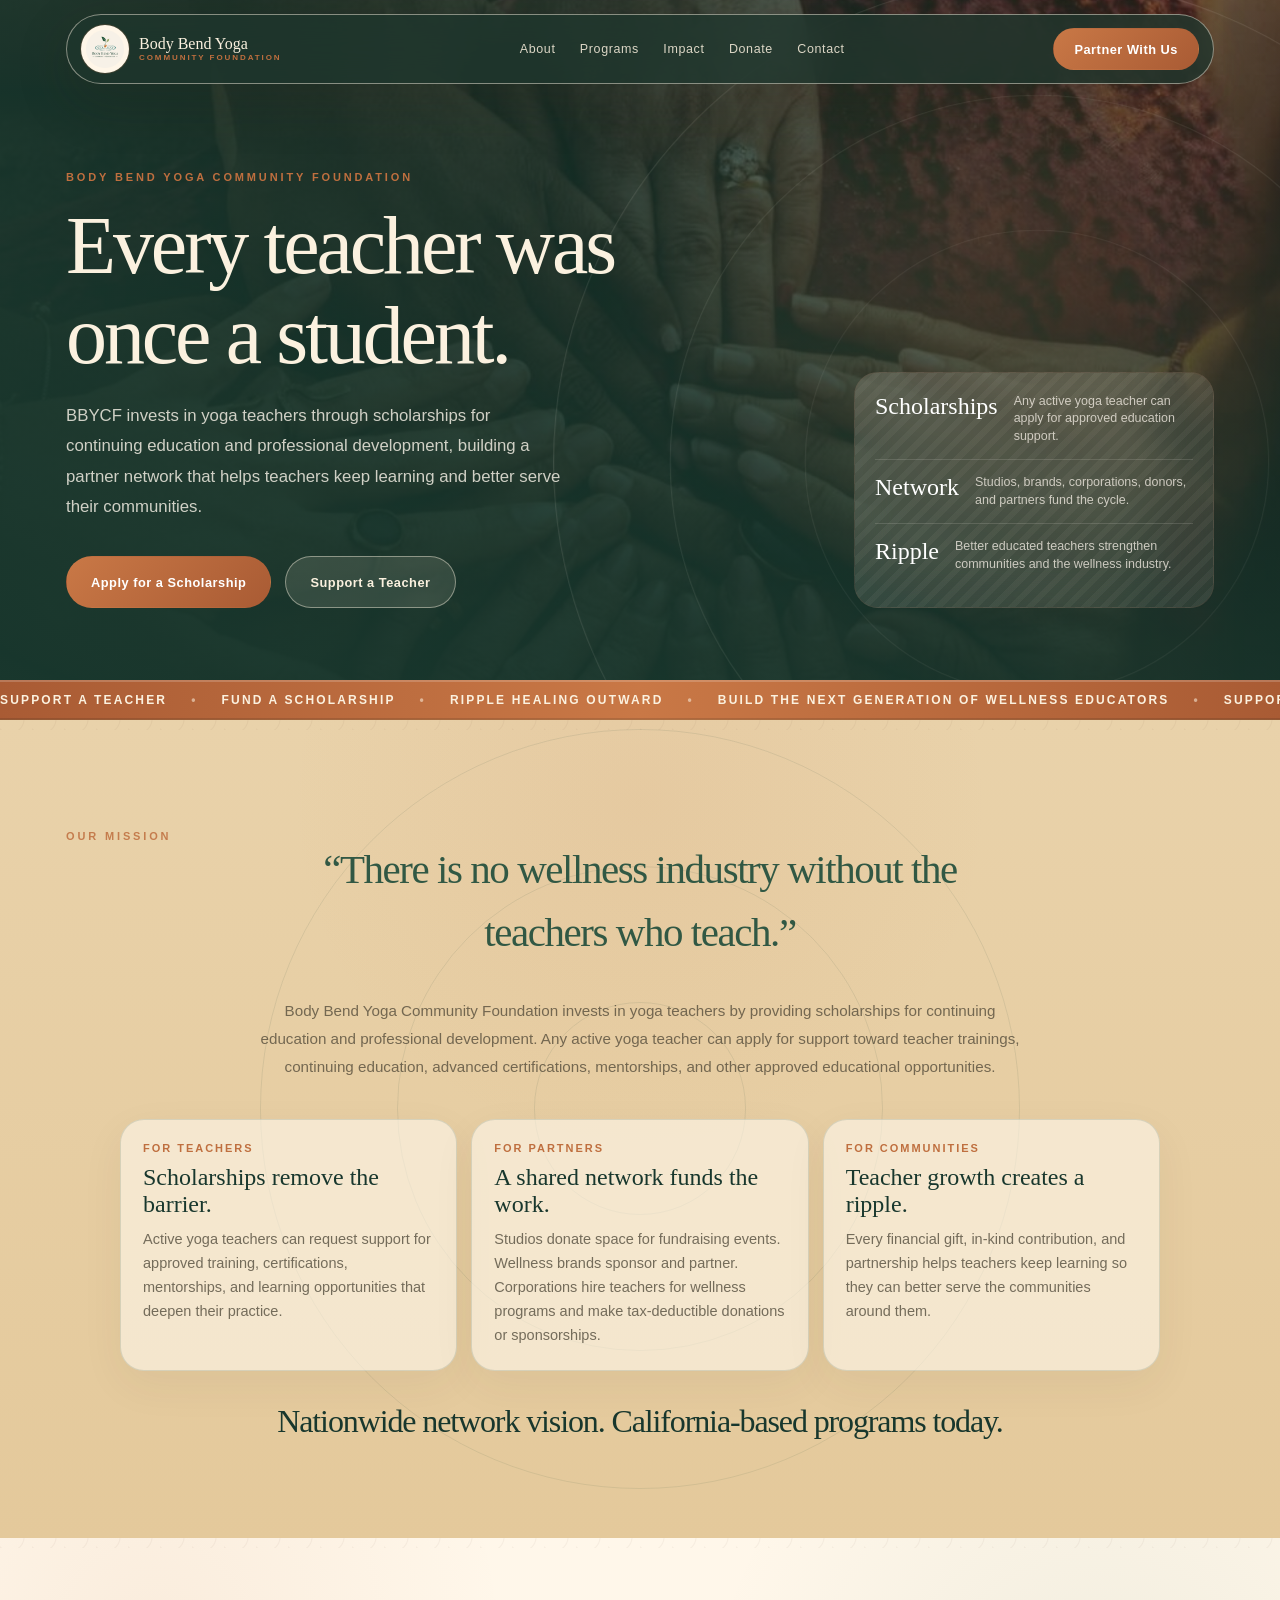
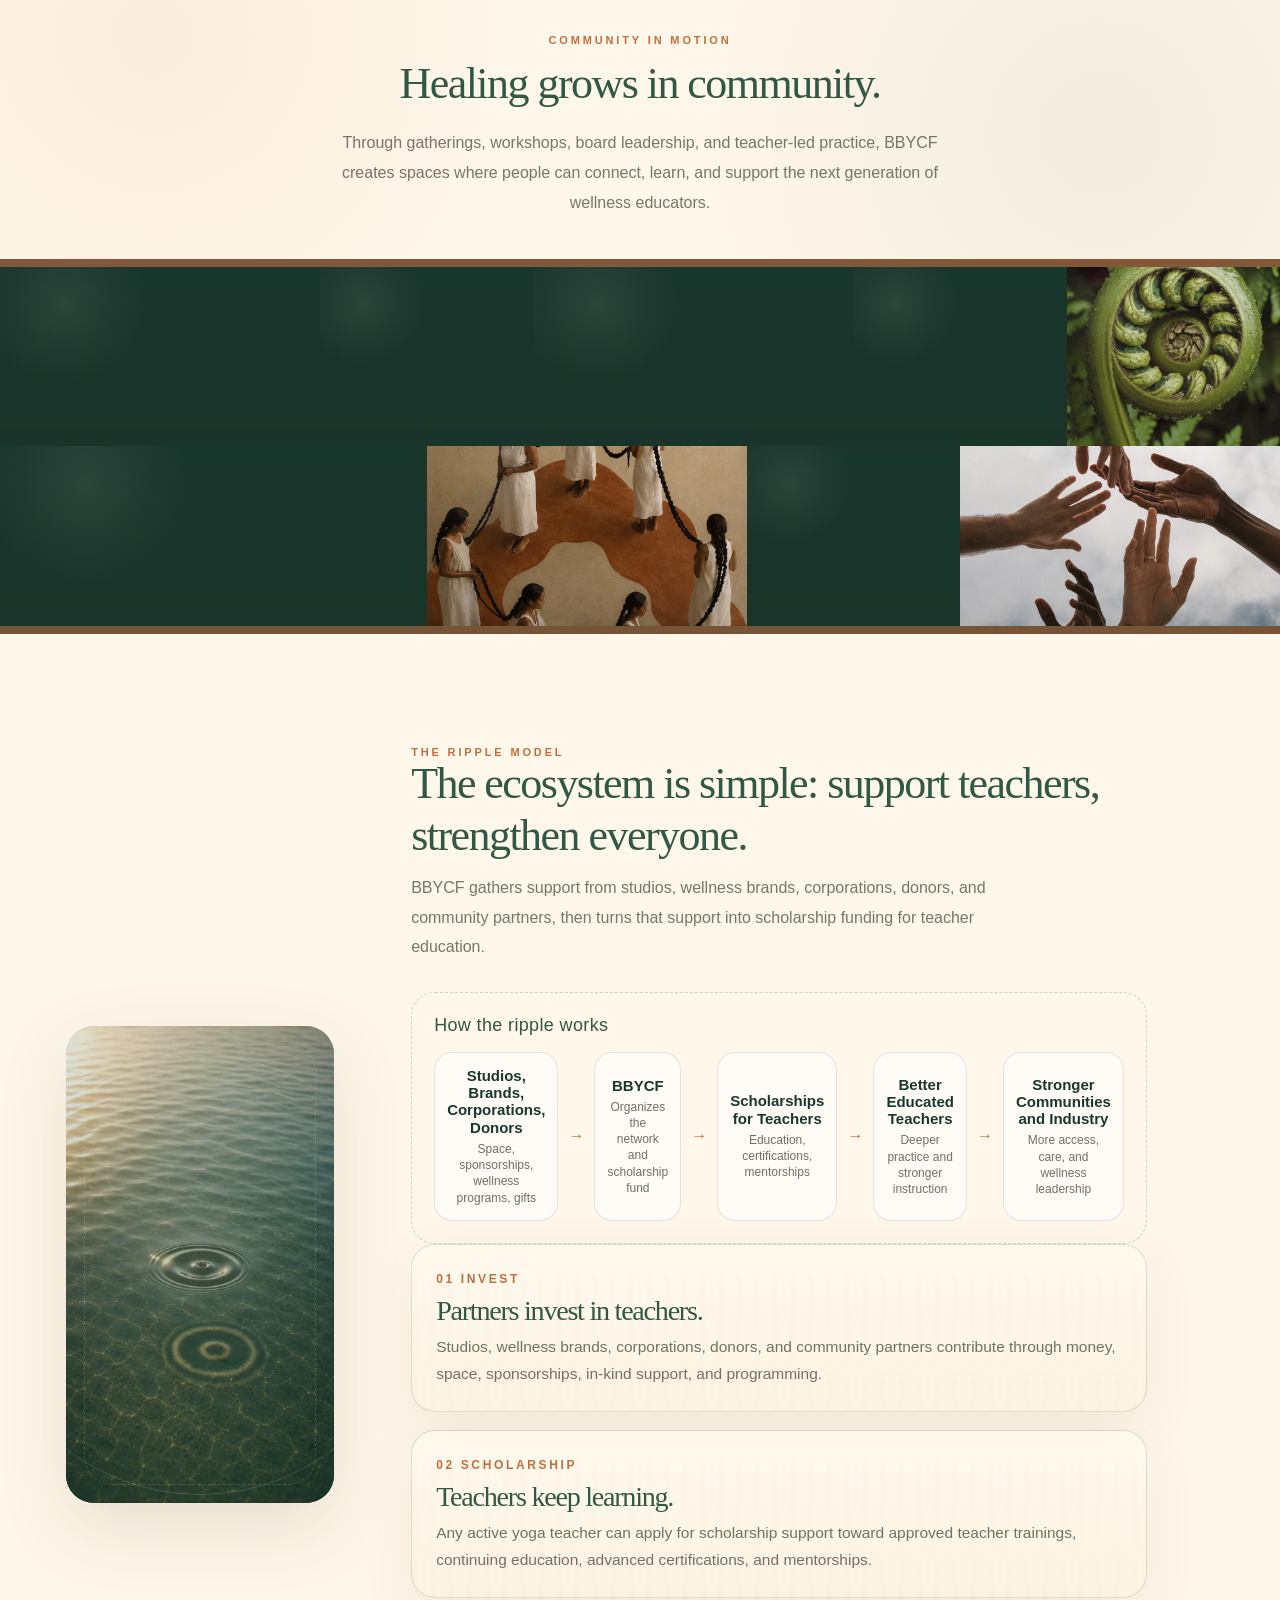
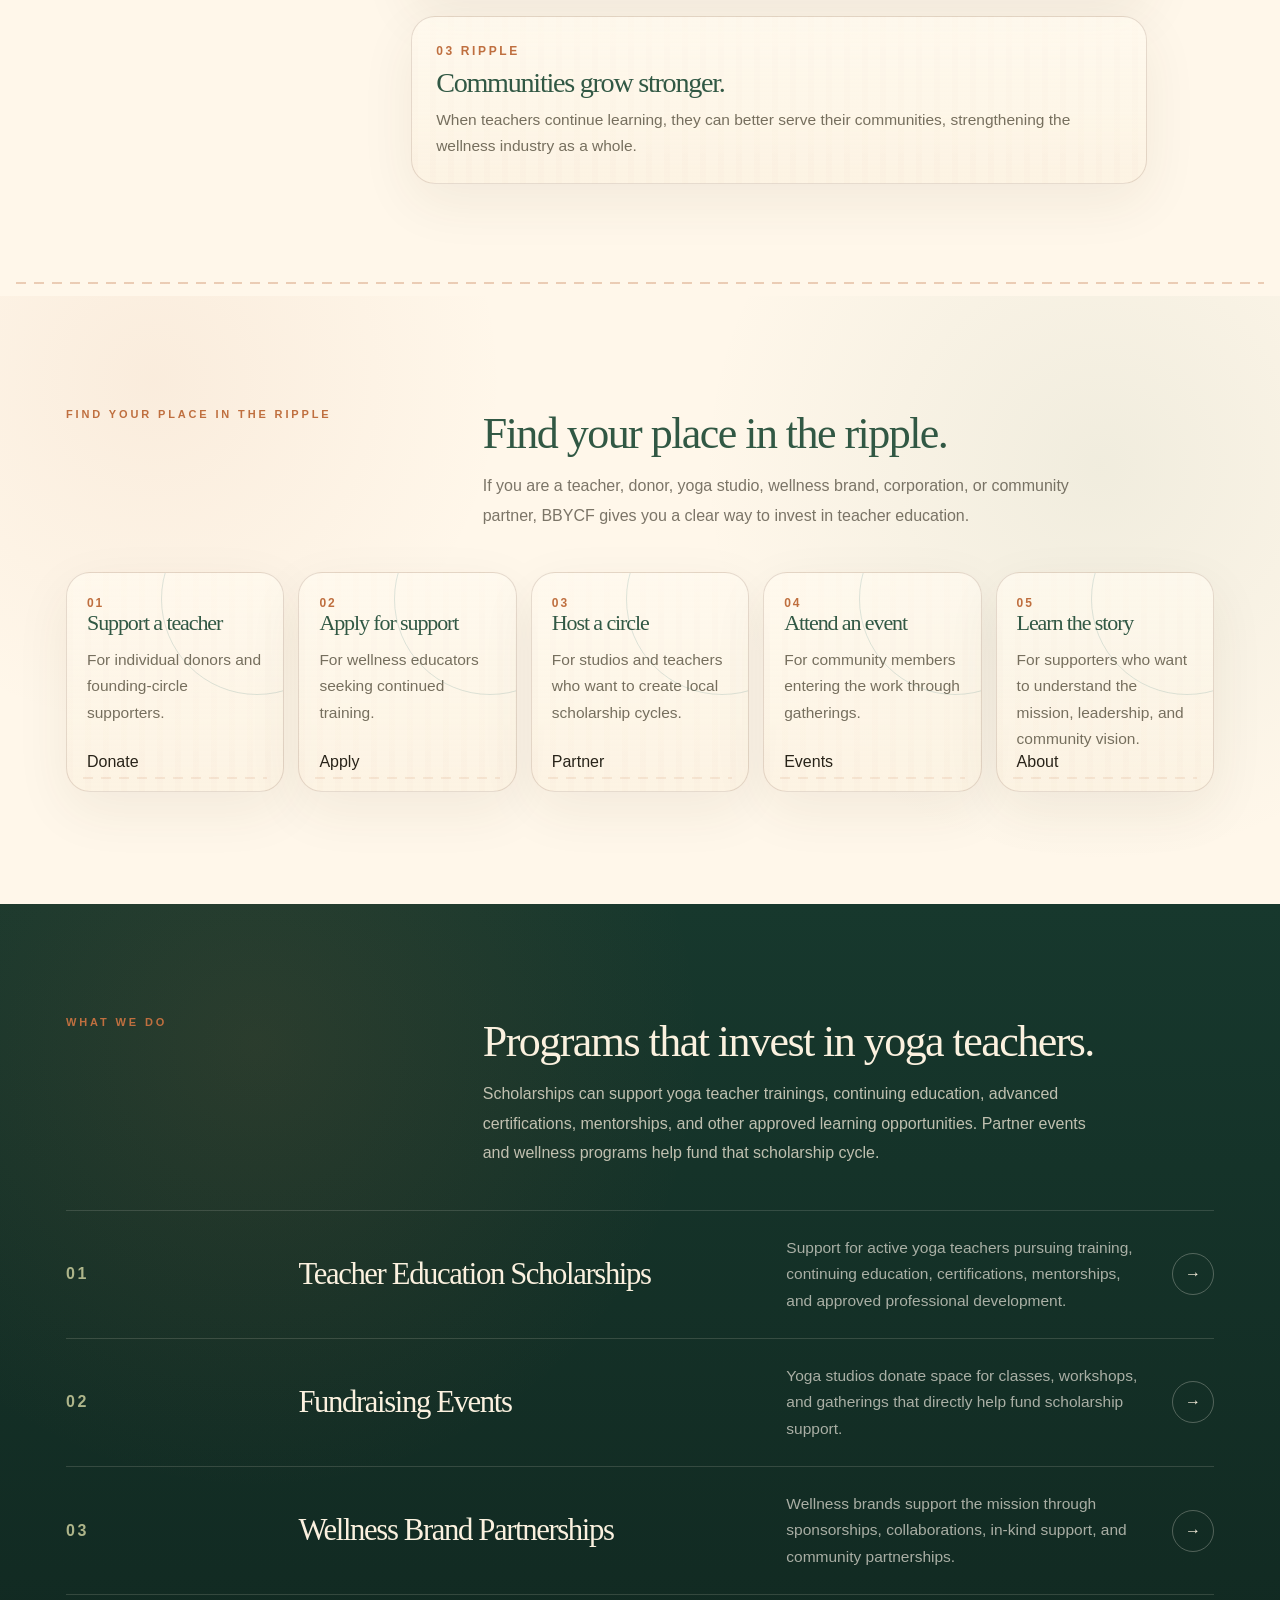
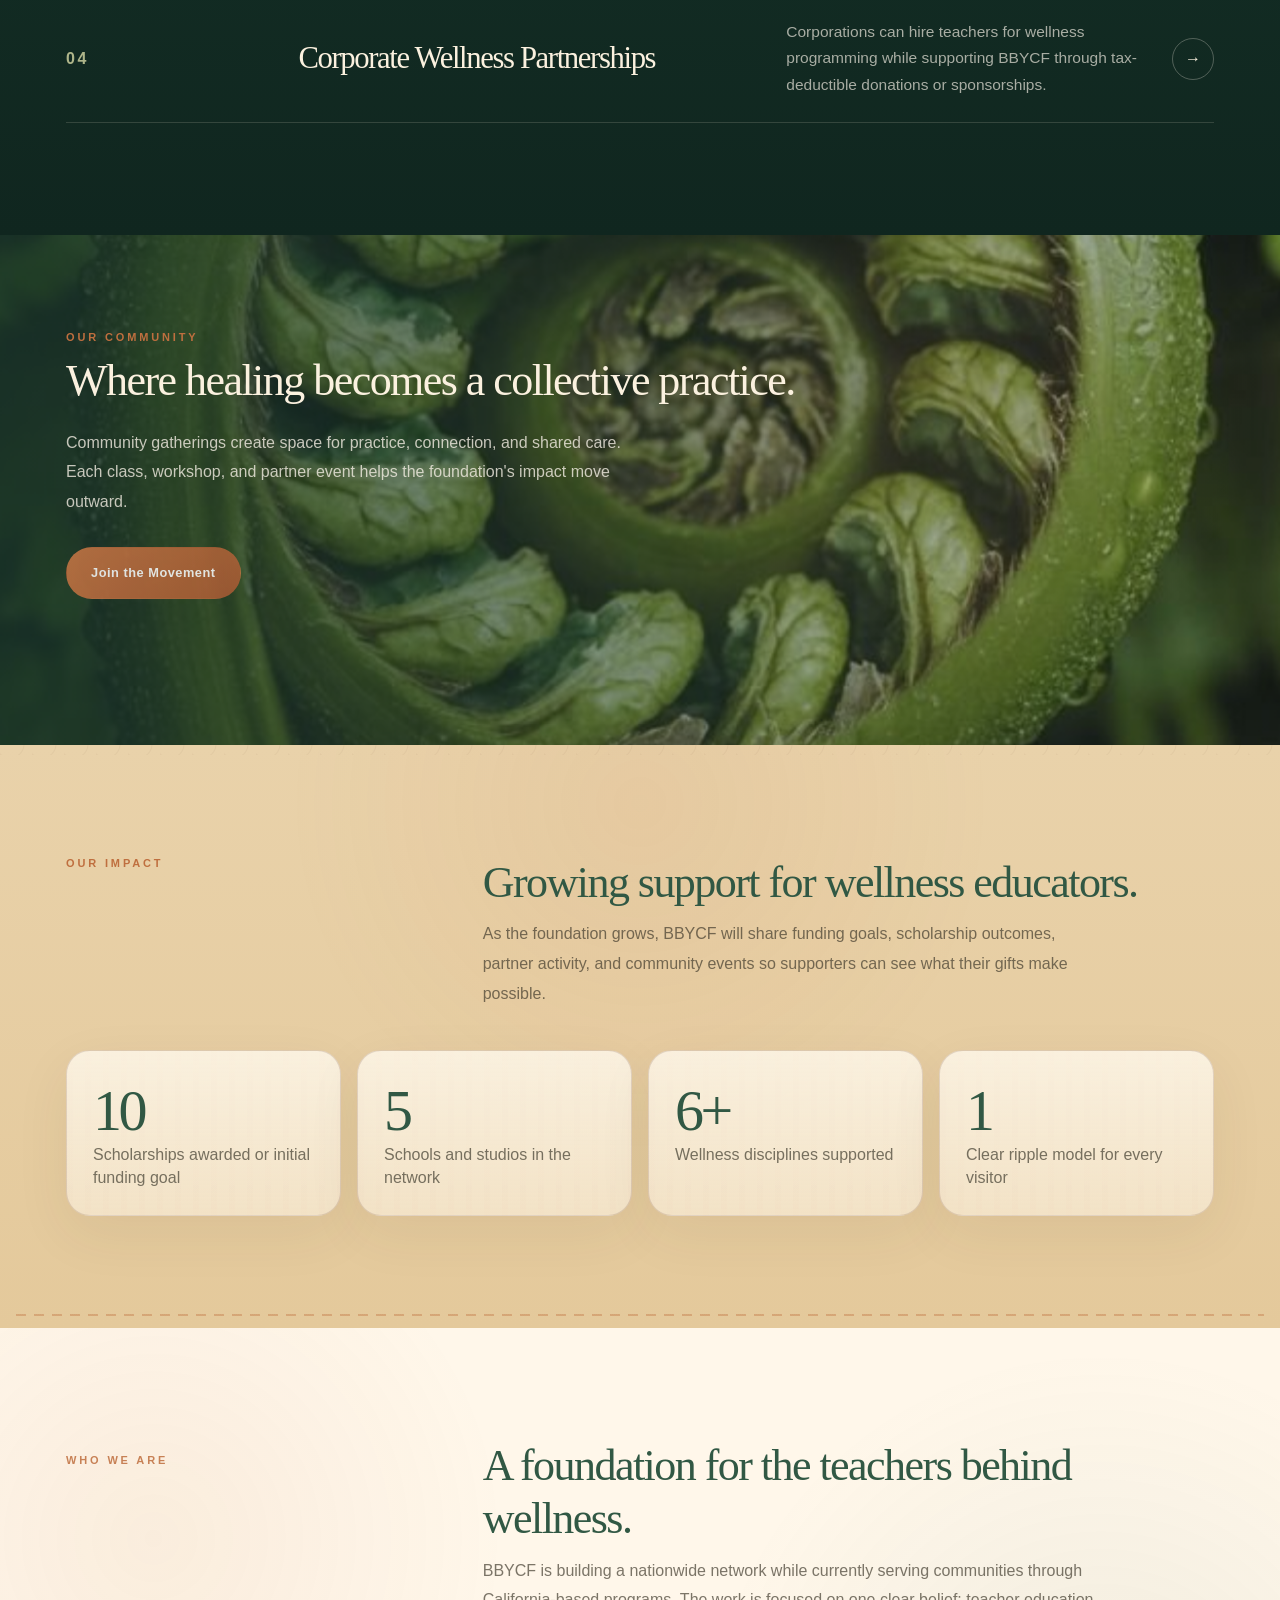
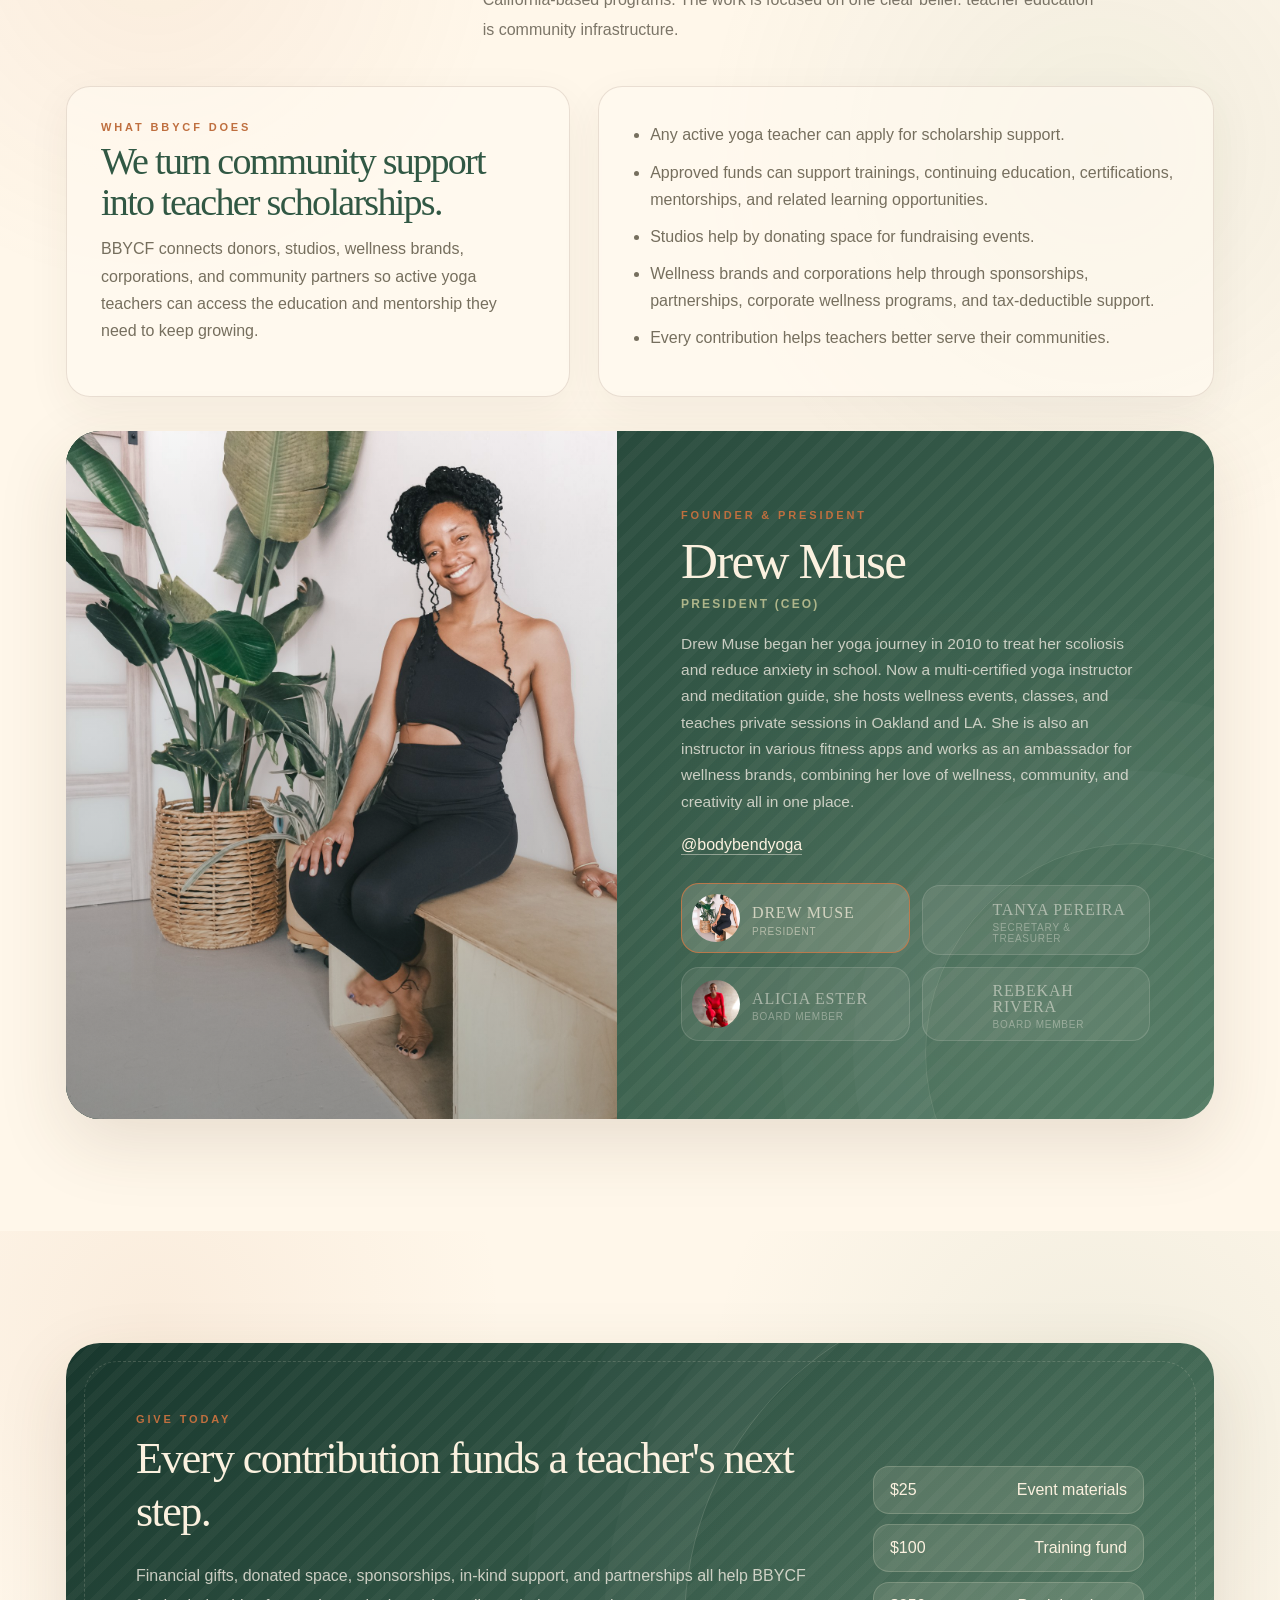
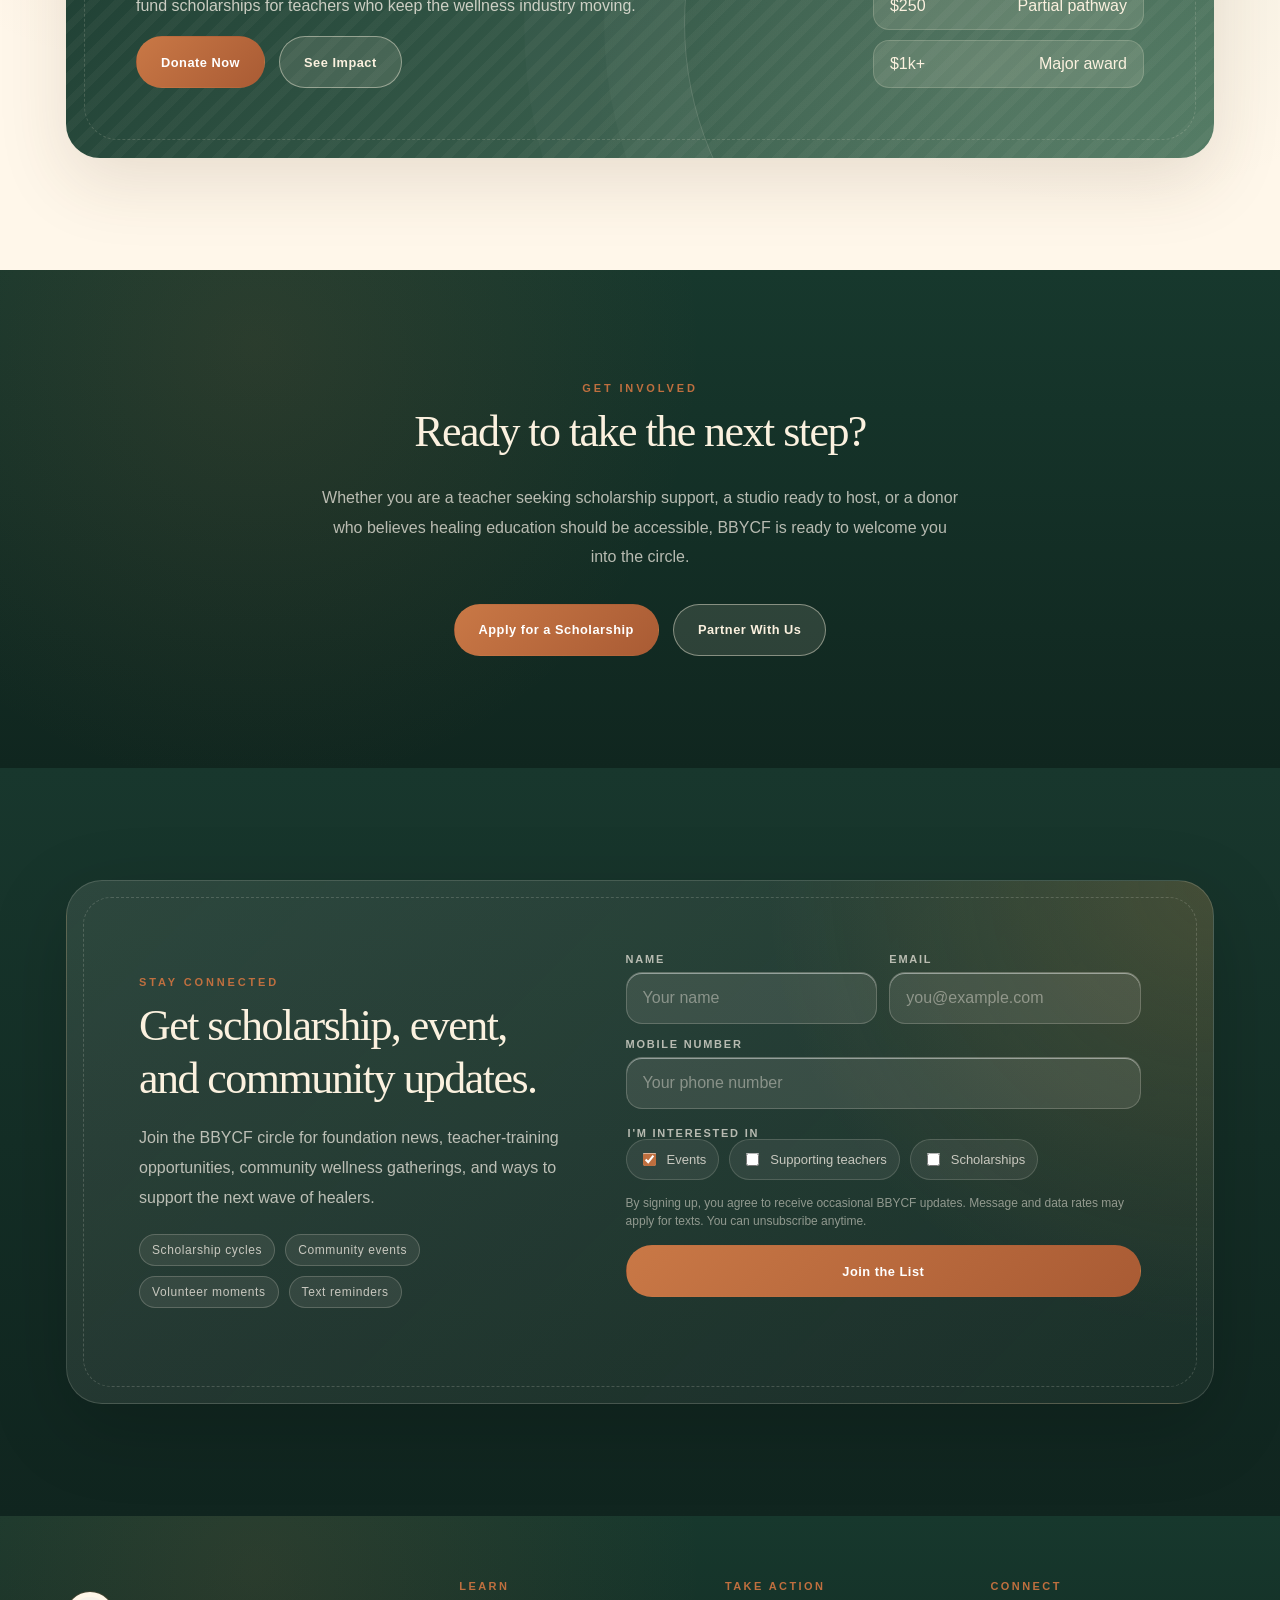
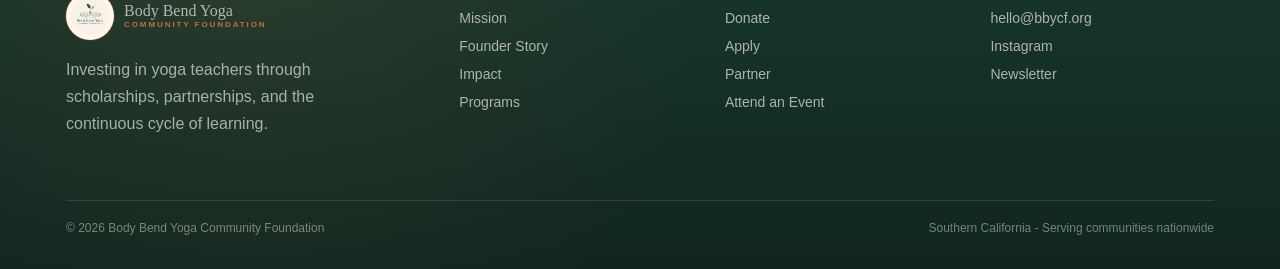
==== index.html @ c027ea84 "Clarify BBYCF mission and ecosystem" ====
<!doctype html>
<html lang="en">
<head>
  <meta charset="utf-8" />
  <meta name="viewport" content="width=device-width, initial-scale=1" />
  <title>Body Bend Yoga Community Foundation</title>
  <style>
    :root {
      --forest: #1F4939;
      --forest-deep: #162f27;
      --canopy: #2F6B55;
      --sage: #9CAF88;
      --clay: #B8643A;
      --ochre: #D49A39;
      --bark: #6F4B36;
      --sand: #E7D4B4;
      --cream: #F7F1E7;
      --paper: #fbf7ee;
      --teal: #2F6F73;
      --sky: #8EB8B1;
      --ink: #1D211D;
      --muted: #6c776c;
      --line: rgba(31, 73, 57, .16);
      --shadow: 0 26px 80px rgba(31, 73, 57, .12);
      --radius-xl: 34px;
      --radius-lg: 24px;
      --ease: cubic-bezier(.2,.8,.2,1);
    }

    * { box-sizing: border-box; }
    html { scroll-behavior: smooth; }
    body {
      margin: 0;
      background: var(--paper);
      color: var(--ink);
      font-family: Inter, Avenir, Segoe UI, Arial, sans-serif;
      overflow-x: hidden;
    }
    body::before {
      content: "";
      position: fixed;
      inset: 0;
      pointer-events: none;
      background:
        radial-gradient(circle at 8% 12%, rgba(212,154,57,.11), transparent 24rem),
        radial-gradient(circle at 86% 20%, rgba(47,111,115,.12), transparent 28rem),
        radial-gradient(circle at 50% 86%, rgba(156,175,136,.11), transparent 30rem);
      z-index: -2;
    }
    body::after {
      content: "";
      position: fixed;
      inset: 0;
      background-image: linear-gradient(rgba(31,73,57,.025) 1px, transparent 1px), linear-gradient(90deg, rgba(31,73,57,.025) 1px, transparent 1px);
      background-size: 42px 42px;
      pointer-events: none;
      z-index: -1;
    }

    a { color: inherit; }
    img { max-width: 100%; display: block; }
    .page-note {
      display: none;
    }

    .nav {
      position: fixed;
      top: 18px;
      left: 50%;
      transform: translateX(-50%);
      z-index: 20;
      width: min(1180px, calc(100vw - 36px));
      display: grid;
      grid-template-columns: 230px 1fr auto;
      align-items: center;
      gap: 22px;
      padding: 12px 14px 12px 18px;
      border: 1px solid rgba(247,241,231,.35);
      border-radius: 999px;
      background: rgba(22, 47, 39, .52);
      color: var(--cream);
      backdrop-filter: blur(20px);
      box-shadow: 0 18px 50px rgba(0,0,0,.16);
      transition: background .35s var(--ease), color .35s var(--ease), border-color .35s var(--ease);
    }
    .nav.scrolled {
      background: rgba(247,241,231,.9);
      color: var(--forest);
      border-color: rgba(31,73,57,.12);
    }
    .brand-lockup { display: flex; align-items: center; gap: 10px; text-decoration: none; min-width: 0; }
    .brand-lockup img { width: 54px; height: 54px; object-fit: contain; border-radius: 50%; background: rgba(247,241,231,.72); padding: 5px; }
    .brand-name { display: grid; gap: 2px; line-height: 1; }
    .brand-name strong { font-family: Georgia, 'Times New Roman', serif; font-size: 18px; font-weight: 500; white-space: nowrap; }
    .brand-name span { font-size: 8px; letter-spacing: .24em; color: var(--clay); font-weight: 800; }
    .nav-links { display: flex; align-items: center; justify-content: center; gap: clamp(14px, 2vw, 32px); font-size: 13px; letter-spacing: .05em; }
    .nav-links a { text-decoration: none; opacity: .86; position: relative; }
    .nav-links a::after { content: ""; position: absolute; left: 0; right: 0; bottom: -7px; height: 1px; background: currentColor; transform: scaleX(0); transform-origin: left; transition: transform .28s var(--ease); }
    .nav-links a:hover::after { transform: scaleX(1); }
    .nav-cta, .btn {
      display: inline-flex;
      align-items: center;
      justify-content: center;
      gap: 10px;
      min-height: 46px;
      padding: 0 22px;
      border-radius: 999px;
      border: 1px solid transparent;
      background: var(--clay);
      color: white;
      text-decoration: none;
      font-weight: 800;
      font-size: 13px;
      letter-spacing: .04em;
      transition: transform .25s var(--ease), background .25s var(--ease), box-shadow .25s var(--ease);
    }
    .btn:hover, .nav-cta:hover { transform: translateY(-2px); box-shadow: 0 16px 34px rgba(184,100,58,.26); }
    .btn.secondary { background: rgba(247,241,231,.12); color: var(--cream); border-color: rgba(247,241,231,.42); }
    .btn.secondary-dark { background: transparent; color: var(--forest); border-color: rgba(31,73,57,.24); }
    .btn.small { min-height: 38px; padding: 0 16px; font-size: 12px; }

    .hero {
      min-height: 100svh;
      position: relative;
      display: grid;
      align-items: end;
      color: var(--cream);
      overflow: hidden;
      background: var(--forest-deep);
    }
    .hero-media {
      position: absolute;
      inset: 0;
      background: var(--forest-deep);
      transform: scale(1.08);
      will-change: transform;
      overflow: hidden;
    }
    .hero-media::after {
      content: "";
      position: absolute;
      inset: 0;
      background:
        linear-gradient(90deg, rgba(15,34,28,.88) 0%, rgba(15,34,28,.54) 52%, rgba(15,34,28,.20) 100%),
        linear-gradient(180deg, rgba(15,34,28,.14) 0%, rgba(15,34,28,.86) 100%);
      z-index: 2;
    }
    .hero-media img {
      position: absolute;
      inset: 0;
      width: 100%;
      height: 100%;
      object-fit: cover;
      opacity: 0;
      transform: scale(1.05);
      animation: heroFilm 24s infinite;
      filter: saturate(.92) contrast(1.02);
    }
    .hero-media img:nth-child(1) { opacity: 1; animation-delay: 0s; }
    .hero-media img:nth-child(2) { animation-delay: 6s; }
    .hero-media img:nth-child(3) { animation-delay: 12s; }
    .hero-media img:nth-child(4) { animation-delay: 18s; }
    .hero-film-label {
      position: absolute;
      left: 50%;
      bottom: 28px;
      transform: translateX(-50%);
      z-index: 4;
      display: inline-flex;
      align-items: center;
      gap: 10px;
      padding: 9px 13px;
      border-radius: 999px;
      background: rgba(247,241,231,.12);
      border: 1px solid rgba(247,241,231,.22);
      color: rgba(247,241,231,.72);
      font-size: 11px;
      letter-spacing: .14em;
      text-transform: uppercase;
      backdrop-filter: blur(12px);
    }
    .hero-film-label::before { content: "▶"; color: var(--clay); font-size: 10px; }
    .hero-ripple {
      position: absolute;
      right: -16vw;
      bottom: -18vw;
      width: 70vw;
      aspect-ratio: 1;
      border-radius: 50%;
      border: 1px solid rgba(247,241,231,.16);
      opacity: .75;
    }
    .hero-ripple::before, .hero-ripple::after {
      content: "";
      position: absolute;
      inset: 12%;
      border: 1px solid rgba(247,241,231,.13);
      border-radius: 50%;
    }
    .hero-ripple::after { inset: 26%; opacity: .8; }
    .hero-inner {
      position: relative;
      width: min(1180px, calc(100vw - 44px));
      margin: 0 auto;
      padding: 180px 0 80px;
      display: grid;
      grid-template-columns: 1.1fr .9fr;
      gap: clamp(30px, 6vw, 90px);
      align-items: end;
    }
    .kicker {
      font-size: 12px;
      letter-spacing: .28em;
      color: var(--sage);
      font-weight: 900;
      text-transform: uppercase;
    }
    h1, h2, h3, .serif {
      font-family: Georgia, 'Times New Roman', serif;
      font-weight: 400;
      letter-spacing: -.045em;
    }
    h1 {
      font-size: clamp(68px, 10vw, 146px);
      line-height: .9;
      margin: 22px 0 22px;
      max-width: 780px;
    }
    .hero p {
      font-size: clamp(18px, 2vw, 24px);
      line-height: 1.58;
      color: rgba(247,241,231,.82);
      max-width: 620px;
      margin: 0 0 32px;
    }
    .hero-actions { display: flex; gap: 14px; flex-wrap: wrap; }
    .hero-proof {
      align-self: end;
      justify-self: end;
      width: min(380px, 100%);
      padding: 24px;
      border: 1px solid rgba(247,241,231,.18);
      border-radius: var(--radius-lg);
      background: rgba(247,241,231,.1);
      backdrop-filter: blur(18px);
    }
    .hero-proof .line { display: grid; grid-template-columns: auto 1fr; gap: 16px; padding: 14px 0; border-top: 1px solid rgba(247,241,231,.14); }
    .hero-proof .line:first-child { border-top: 0; padding-top: 0; }
    .hero-proof strong { font-size: 26px; color: white; font-family: Georgia, 'Times New Roman', serif; font-weight: 500; }
    .hero-proof span { color: rgba(247,241,231,.76); font-size: 13px; line-height: 1.4; }

    .ticker {
      position: relative;
      overflow: hidden;
      background: var(--clay);
      color: var(--cream);
      border-top: 1px solid rgba(255,255,255,.18);
      border-bottom: 1px solid rgba(31,73,57,.16);
      white-space: nowrap;
    }
    .ticker-track {
      display: inline-flex;
      gap: 24px;
      padding: 14px 0;
      animation: ticker 32s linear infinite;
      font-size: 13px;
      letter-spacing: .18em;
      font-weight: 900;
      text-transform: uppercase;
    }
    .ticker-track span::after { content: "•"; margin-left: 24px; opacity: .55; }

    section { position: relative; padding: clamp(80px, 9vw, 142px) 0; }
    .wrap { width: min(1180px, calc(100vw - 44px)); margin: 0 auto; }
    .section-head { display: grid; grid-template-columns: .36fr .64fr; gap: 44px; align-items: start; margin-bottom: 48px; }
    .section-head h2 { margin: 0; color: var(--forest); font-size: clamp(46px, 6.6vw, 92px); line-height: .94; max-width: 760px; }
    .section-head p { margin: 10px 0 0; color: var(--muted); font-size: 18px; line-height: 1.7; max-width: 620px; }
    .eyebrow { font-size: 12px; letter-spacing: .28em; text-transform: uppercase; color: var(--clay); font-weight: 900; }

    .mission { background: var(--sand); overflow: hidden; }
    .mission .rings {
      position: absolute;
      inset: auto auto 6% 50%;
      width: min(760px, 76vw);
      aspect-ratio: 1;
      transform: translateX(-50%);
      border-radius: 50%;
      border: 1px solid rgba(31,73,57,.10);
      opacity: .92;
    }
    .mission .rings::before, .mission .rings::after { content: ""; position: absolute; border: 1px solid rgba(31,73,57,.10); border-radius: 50%; }
    .mission .rings::before { inset: 18%; }
    .mission .rings::after { inset: 36%; }
    .mission-quote {
      position: relative;
      z-index: 1;
      text-align: center;
      max-width: 940px;
      margin: 0 auto;
      padding: 20px 0;
      font-size: clamp(36px, 5vw, 72px);
      line-height: 1.12;
      color: var(--forest-deep);
      font-family: Georgia, 'Times New Roman', serif;
      letter-spacing: -.05em;
    }
    .mission-copy { position: relative; z-index: 1; max-width: 750px; margin: 28px auto 0; text-align: center; color: rgba(29,33,29,.62); line-height: 1.7; font-size: 17px; }

    .mission-clarity {
      position: relative;
      z-index: 1;
      max-width: 1040px;
      margin: 38px auto 0;
      display: grid;
      grid-template-columns: repeat(3, minmax(0, 1fr));
      gap: 14px;
    }
    .clarity-card {
      padding: 22px;
      border-radius: var(--radius-lg);
      border: 1px solid rgba(31,73,57,.14);
      background: rgba(255,250,239,.58);
      text-align: left;
      box-shadow: 0 14px 44px rgba(76,55,32,.06);
    }
    .clarity-card span {
      display: block;
      color: var(--clay);
      font-size: 11px;
      letter-spacing: .18em;
      text-transform: uppercase;
      font-weight: 900;
      margin-bottom: 10px;
    }
    .clarity-card strong {
      display: block;
      color: var(--forest-deep);
      font-family: Georgia, 'Times New Roman', serif;
      font-size: 24px;
      font-weight: 500;
      line-height: 1.12;
      margin-bottom: 10px;
    }
    .clarity-card p { margin: 0; color: rgba(61,55,42,.70); line-height: 1.65; font-size: 14.5px; }
    .ecosystem-cycle {
      margin-top: 28px;
      padding: 22px;
      border-radius: var(--radius-lg);
      border: 1px dashed rgba(49,88,68,.22);
      background: rgba(255,247,234,.62);
    }
    .ecosystem-cycle h3 {
      margin: 0 0 16px;
      color: var(--forest);
      font-size: 18px;
      letter-spacing: .02em;
      font-family: Inter, Avenir, Segoe UI, Arial, sans-serif;
    }
    .cycle-track {
      display: grid;
      grid-template-columns: 1.15fr auto 1fr auto 1fr auto 1fr auto 1fr;
      gap: 10px;
      align-items: stretch;
    }
    .cycle-node {
      min-height: 92px;
      padding: 14px 12px;
      border-radius: 18px;
      background: rgba(255,255,255,.64);
      border: 1px solid rgba(117,81,61,.16);
      display: grid;
      align-content: center;
      gap: 5px;
      text-align: center;
    }
    .cycle-node strong { color: var(--forest-deep); font-size: 15px; line-height: 1.15; }
    .cycle-node span { color: var(--muted); font-size: 12px; line-height: 1.35; }
    .cycle-arrow { display: grid; place-items: center; color: var(--clay); font-weight: 900; }
    .truth-line {
      position: relative;
      z-index: 1;
      max-width: 860px;
      margin: 30px auto 0;
      text-align: center;
      color: var(--forest-deep);
      font-family: Georgia, 'Times New Roman', serif;
      font-size: clamp(24px, 2.5vw, 34px);
      line-height: 1.28;
      letter-spacing: -.035em;
    }
    .who-intro {
      display: grid;
      grid-template-columns: .9fr 1.1fr;
      gap: 28px;
      align-items: stretch;
      margin-bottom: 34px;
    }
    .who-card, .who-list {
      padding: clamp(24px, 3vw, 34px);
      border-radius: var(--radius-lg);
      border: 1px solid rgba(117,81,61,.16);
      background: rgba(255,250,239,.70);
      box-shadow: 0 14px 44px rgba(76,55,32,.06);
    }
    .who-card h3 { margin: 8px 0 12px; color: var(--forest); font-size: clamp(28px, 3vw, 38px); line-height: 1.08; }
    .who-card p, .who-list li { color: var(--muted); line-height: 1.7; }
    .who-card p { margin: 0; }
    .who-list { margin: 0; padding-left: clamp(42px, 4vw, 54px); }
    .who-list li { margin: 0 0 10px; }

    .ripple-model { background: var(--paper); overflow: hidden; }
    .model-grid { display: grid; grid-template-columns: .8fr 1.2fr; gap: clamp(36px, 7vw, 90px); align-items: center; }
    .model-visual {
      position: sticky;
      top: 120px;
      aspect-ratio: 9 / 16;
      min-height: 0;
      width: min(100%, 460px);
      justify-self: center;
      border-radius: var(--radius-xl);
      background:
        linear-gradient(135deg, rgba(31,73,57,.42), rgba(47,107,85,.32)),
        url("assets/video/ripple-scroll-poster.jpg") center / cover no-repeat,
        linear-gradient(135deg, rgba(31,73,57,.96), rgba(47,107,85,.88));
      overflow: hidden;
      box-shadow: var(--shadow);
    }
    .ripple-poster,
    .ripple-video {
      position: absolute;
      inset: 0;
      width: 100%;
      height: 100%;
      aspect-ratio: 9 / 16;
      object-fit: cover;
      filter: saturate(.92) contrast(1.05);
    }
    .ripple-poster {
      z-index: 0;
      opacity: .86;
    }
    .ripple-video {
      z-index: 1;
      opacity: .82;
      transition: opacity .25s var(--ease);
    }
    .model-visual:not(.video-ready) .ripple-video {
      opacity: 0;
    }
    .model-visual::before {
      content: "";
      position: absolute;
      inset: 0;
      z-index: 2;
      background:
        radial-gradient(circle at 50% 48%, rgba(251,241,223,.12), transparent 28%),
        linear-gradient(180deg, rgba(31,73,57,.08), rgba(31,73,57,.48));
      pointer-events: none;
    }
    .model-visual .ring {
      position: absolute;
      left: 50%; top: 52%;
      border: 1px solid rgba(247,241,231,.20);
      border-radius: 50%;
      transform: translate(-50%, -50%) scale(var(--scale, 1));
      opacity: var(--opacity, .7);
      width: var(--size); height: var(--size);
      transition: transform .7s var(--ease), opacity .7s var(--ease);
      z-index: 3;
    }
    .model-steps { display: grid; gap: 18px; }
    .step-card {
      padding: 28px;
      border: 1px solid var(--line);
      border-radius: var(--radius-lg);
      background: rgba(255,255,255,.56);
      box-shadow: 0 10px 44px rgba(31,73,57,.05);
      transition: transform .35s var(--ease), background .35s var(--ease), border-color .35s var(--ease);
    }
    .step-card:hover { transform: translateY(-4px); background: white; border-color: rgba(184,100,58,.28); }
    .step-card span { color: var(--clay); font-size: 12px; letter-spacing: .22em; text-transform: uppercase; font-weight: 900; }
    .step-card h3 { margin: 8px 0 8px; font-size: clamp(28px, 3vw, 44px); color: var(--forest); }
    .step-card p { margin: 0; color: var(--muted); line-height: 1.65; }

    .pathways { background: var(--cream); }
    .path-grid { display: grid; grid-template-columns: repeat(5, 1fr); gap: 14px; }
    .path-card {
      min-height: 260px;
      padding: 22px;
      border-radius: var(--radius-lg);
      border: 1px solid rgba(31,73,57,.12);
      background: linear-gradient(180deg, rgba(255,255,255,.68), rgba(247,241,231,.56));
      text-decoration: none;
      display: grid;
      align-content: space-between;
      overflow: hidden;
      position: relative;
    }
    .path-card::before {
      content: "";
      position: absolute;
      width: 190px; height: 190px;
      border: 1px solid rgba(47,111,115,.16);
      border-radius: 50%;
      right: -70px; top: -70px;
      transition: transform .45s var(--ease);
    }
    .path-card:hover::before { transform: scale(1.25); }
    .path-card .num { color: var(--clay); font-size: 12px; letter-spacing: .16em; font-weight: 900; }
    .path-card h3 { margin: 0; font-size: 27px; line-height: 1; color: var(--forest); letter-spacing: -.05em; }
    .path-card p { margin: 12px 0 0; color: var(--muted); font-size: 14px; line-height: 1.5; }

    .living-gallery {
      background: linear-gradient(180deg, var(--sand) 0%, var(--cream) 100%);
      padding-top: clamp(70px, 8vw, 120px);
      padding-bottom: 0;
      overflow: hidden;
    }
    .gallery-intro { text-align: center; max-width: 760px; margin: 0 auto 48px; }
    .gallery-intro h2 { margin: 12px 0 18px; color: var(--forest); font-size: clamp(44px, 6vw, 88px); line-height: .92; }
    .gallery-intro p { margin: 0 auto; color: var(--muted); line-height: 1.7; font-size: 17px; max-width: 620px; }
    .photo-grid {
      width: 100vw;
      position: relative;
      left: 50%;
      margin-left: -50vw;
      margin-right: -50vw;
      display: grid;
      grid-template-columns: repeat(12, 1fr);
      grid-auto-rows: clamp(150px, 18vw, 260px);
      gap: 0;
      background: var(--forest);
    }
    .photo-grid figure { margin: 0; position: relative; overflow: hidden; background: var(--forest-deep); }
    .photo-grid figure:nth-child(1) { grid-column: span 3; }
    .photo-grid figure:nth-child(2) { grid-column: span 2; }
    .photo-grid figure:nth-child(3) { grid-column: span 3; }
    .photo-grid figure:nth-child(4) { grid-column: span 2; }
    .photo-grid figure:nth-child(5) { grid-column: span 2; }
    .photo-grid figure:nth-child(6) { grid-column: span 4; }
    .photo-grid figure:nth-child(7) { grid-column: span 3; }
    .photo-grid figure:nth-child(8) { grid-column: span 2; }
    .photo-grid figure:nth-child(9) { grid-column: span 3; }
    .photo-grid img { width: 100%; height: 100%; object-fit: cover; filter: saturate(.9) contrast(.98); transform: scale(1.015); transition: transform .65s var(--ease), filter .65s var(--ease); }
    .photo-grid figure:hover img { transform: scale(1.08); filter: saturate(1.05) contrast(1.04); }
    .photo-grid figcaption {
      position: absolute;
      left: 14px;
      bottom: 12px;
      padding: 7px 9px;
      border-radius: 999px;
      background: rgba(22,47,39,.62);
      color: rgba(247,241,231,.82);
      font-size: 10px;
      letter-spacing: .14em;
      text-transform: uppercase;
      opacity: 0;
      transform: translateY(8px);
      transition: opacity .35s var(--ease), transform .35s var(--ease);
      backdrop-filter: blur(10px);
    }
    .photo-grid figure:hover figcaption { opacity: 1; transform: none; }

    .programs { background: var(--forest-deep); color: var(--cream); overflow: hidden; }
    .programs .section-head h2, .programs .section-head p { color: var(--cream); }
    .programs .section-head p { opacity: .74; }
    .program-list { display: grid; border-top: 1px solid rgba(247,241,231,.14); }
    .program-row {
      display: grid;
      grid-template-columns: .2fr .45fr .35fr auto;
      gap: 28px;
      align-items: center;
      padding: 28px 0;
      border-bottom: 1px solid rgba(247,241,231,.14);
      text-decoration: none;
      color: inherit;
    }
    .program-row .index { color: var(--sage); letter-spacing: .16em; font-weight: 900; }
    .program-row h3 { margin: 0; color: white; font-size: clamp(28px, 3vw, 48px); }
    .program-row p { margin: 0; color: rgba(247,241,231,.66); line-height: 1.55; }
    .program-row .arrow { width: 42px; height: 42px; border: 1px solid rgba(247,241,231,.28); border-radius: 50%; display: grid; place-items: center; transition: transform .3s var(--ease), background .3s var(--ease); }
    .program-row:hover .arrow { transform: translateX(8px); background: var(--clay); }

    .story-band {
      min-height: 620px;
      color: var(--cream);
      display: grid;
      align-items: end;
      overflow: hidden;
      background: var(--forest);
    }
    .story-image {
      position: absolute;
      inset: 0;
      background-image: linear-gradient(90deg, rgba(22,47,39,.78), rgba(22,47,39,.16)), url('assets/img/fern-growth.jpg');
      background-size: cover;
      background-position: center;
      transform: scale(1.08);
    }
    .story-band .wrap { position: relative; z-index: 1; padding-bottom: 78px; }
    .story-band h2 { max-width: 780px; font-size: clamp(52px, 8vw, 118px); line-height: .92; margin: 12px 0 20px; }
    .story-band p { max-width: 560px; color: rgba(247,241,231,.78); font-size: 18px; line-height: 1.65; }

    .impact { background: var(--sand); }
    .impact-grid { display: grid; grid-template-columns: repeat(4,1fr); gap: 16px; }
    .metric { padding: 28px; border-radius: var(--radius-lg); background: rgba(247,241,231,.64); border: 1px solid rgba(31,73,57,.12); }
    .metric strong { display: block; font-size: clamp(42px, 6vw, 78px); color: var(--forest); font-family: Georgia, 'Times New Roman', serif; font-weight: 400; letter-spacing: -.06em; }
    .metric span { color: var(--muted); line-height: 1.4; }

    .leadership { background: var(--paper); overflow: hidden; }
    .team-stage {
      display: grid;
      grid-template-columns: minmax(320px, .48fr) minmax(0, .52fr);
      gap: 0;
      align-items: stretch;
      border-radius: 42px;
      overflow: hidden;
      background: var(--forest);
      color: var(--cream);
      box-shadow: var(--shadow);
      min-height: 680px;
      position: relative;
    }
    .team-portrait {
      position: relative;
      overflow: hidden;
      background: var(--forest-deep);
    }
    .team-portrait::after {
      content: "";
      position: absolute;
      inset: 0;
      background: linear-gradient(180deg, rgba(22,47,39,.02), rgba(22,47,39,.34));
      pointer-events: none;
    }
    .team-portrait img {
      width: 100%;
      height: 100%;
      min-height: 680px;
      object-fit: cover;
      object-position: center;
      filter: saturate(.9) contrast(.98);
      transform: scale(1.01);
      transition: opacity .32s var(--ease), transform .58s var(--ease), filter .4s var(--ease);
    }
    .team-portrait.switching img { opacity: .18; transform: scale(1.08); filter: blur(8px) saturate(.7); }
    .team-copy {
      padding: clamp(34px, 5.8vw, 82px);
      align-self: center;
      position: relative;
      z-index: 1;
    }
    .team-copy::before {
      content: "";
      position: absolute;
      right: -22%;
      bottom: -24%;
      width: 70%;
      aspect-ratio: 1;
      border: 1px solid rgba(247,241,231,.12);
      border-radius: 50%;
      box-shadow: 0 0 0 72px rgba(247,241,231,.025), 0 0 0 144px rgba(247,241,231,.018);
      pointer-events: none;
    }
    .team-copy h2 { margin: 12px 0 8px; font-size: clamp(52px, 7vw, 96px); line-height: .9; position: relative; }
    .team-role { color: var(--sage); font-size: 13px; letter-spacing: .18em; text-transform: uppercase; font-weight: 900; margin-bottom: 26px; position: relative; }
    .team-copy p { color: rgba(247,241,231,.76); line-height: 1.75; font-size: 17px; max-width: 680px; position: relative; }
    .team-social { color: var(--cream); text-decoration: none; display: inline-flex; margin-top: 6px; border-bottom: 1px solid rgba(247,241,231,.44); position: relative; }
    .team-picker {
      display: grid;
      grid-template-columns: repeat(2, minmax(0, 1fr));
      gap: 12px;
      margin-top: 36px;
      position: relative;
    }
    .team-tab {
      appearance: none;
      text-align: left;
      cursor: pointer;
      border: 1px solid rgba(247,241,231,.14);
      border-radius: 18px;
      background: rgba(247,241,231,.08);
      color: rgba(247,241,231,.72);
      padding: 10px;
      display: grid;
      grid-template-columns: 48px 1fr;
      gap: 12px;
      align-items: center;
      transition: transform .25s var(--ease), background .25s var(--ease), border-color .25s var(--ease), color .25s var(--ease);
    }
    .team-tab:hover, .team-tab.active { transform: translateY(-2px); background: rgba(247,241,231,.15); border-color: rgba(184,100,58,.65); color: var(--cream); }
    .team-tab img { width: 48px; height: 48px; border-radius: 50%; object-fit: cover; }
    .team-tab strong { display: block; font-family: Georgia, 'Times New Roman', serif; font-size: 18px; line-height: .95; font-weight: 400; }
    .team-tab span { display: block; font-size: 10px; letter-spacing: .08em; text-transform: uppercase; opacity: .72; margin-top: 5px; }

    .donate-panel { background: var(--cream); }
    .donate-card {
      position: relative;
      overflow: hidden;
      border-radius: 42px;
      background: linear-gradient(135deg, var(--forest-deep), var(--canopy));
      color: var(--cream);
      padding: clamp(44px, 8vw, 90px);
      display: grid;
      grid-template-columns: .72fr .28fr;
      gap: 40px;
      box-shadow: var(--shadow);
    }
    .donate-card::after { content: ""; position: absolute; right: -12%; bottom: -48%; width: 58%; aspect-ratio: 1; border-radius: 50%; border: 1px solid rgba(247,241,231,.16); box-shadow: 0 0 0 80px rgba(247,241,231,.025), 0 0 0 160px rgba(247,241,231,.02); }
    .donate-card h2 { font-size: clamp(54px, 7vw, 110px); line-height: .9; margin: 8px 0 22px; max-width: 760px; }
    .donate-card p { color: rgba(247,241,231,.78); line-height: 1.75; font-size: 18px; max-width: 680px; }
    .giving-list { position: relative; z-index: 1; display: grid; gap: 10px; align-content: end; }
    .giving-list div { padding: 14px 16px; border-radius: 16px; background: rgba(247,241,231,.10); display: flex; justify-content: space-between; gap: 16px; border: 1px solid rgba(247,241,231,.12); }

    .final-cta { background: var(--forest-deep); color: var(--cream); text-align: center; }
    .final-cta h2 { font-size: clamp(54px, 7vw, 104px); line-height: .92; margin: 12px auto 24px; max-width: 900px; }
    .final-cta p { margin: 0 auto 32px; max-width: 640px; color: rgba(247,241,231,.72); line-height: 1.7; }

    .signup-section {
      background: linear-gradient(180deg, var(--forest-deep), #10251f);
      color: var(--cream);
      padding-top: 112px;
      scroll-margin-top: 118px;
    }
    .signup-card {
      position: relative;
      overflow: hidden;
      display: grid;
      grid-template-columns: .82fr 1fr;
      gap: clamp(28px, 5vw, 72px);
      align-items: center;
      padding: clamp(34px, 6vw, 72px);
      border-radius: 36px;
      border: 1px solid rgba(247,241,231,.16);
      background:
        radial-gradient(circle at 100% 0%, rgba(200,138,61,.20), transparent 28rem),
        linear-gradient(135deg, rgba(247,241,231,.10), rgba(247,241,231,.04));
      box-shadow: 0 24px 80px rgba(0,0,0,.18);
    }
    .signup-card::before {
      content: "";
      position: absolute;
      inset: 16px;
      border-radius: 28px;
      border: 1px dashed rgba(247,241,231,.18);
      pointer-events: none;
    }
    .signup-copy, .signup-form { position: relative; z-index: 1; }
    .signup-copy h2 { font-size: clamp(35px, 3.55vw, 44px); line-height: 1.2; letter-spacing: -.035em; margin: 12px 0 18px; color: var(--cream); }
    .signup-copy p { color: rgba(247,241,231,.72); line-height: 1.85; font-size: 16px; max-width: 560px; margin: 0; }
    .signup-options { display: flex; flex-wrap: wrap; gap: 10px; margin-top: 22px; }
    .signup-pill { padding: 8px 12px; border-radius: 999px; border: 1px solid rgba(247,241,231,.20); background: rgba(247,241,231,.08); color: rgba(247,241,231,.76); font-size: 12px; letter-spacing: .05em; }
    .signup-form { display: grid; gap: 14px; }
    .signup-row { display: grid; grid-template-columns: 1fr 1fr; gap: 12px; }
    .signup-field { display: grid; gap: 7px; text-align: left; }
    .signup-field label, .signup-consent legend { color: rgba(247,241,231,.70); font-size: 11px; letter-spacing: .16em; text-transform: uppercase; font-weight: 800; }
    .signup-field input {
      width: 100%;
      min-height: 52px;
      border: 1px solid rgba(247,241,231,.20);
      border-radius: 16px;
      padding: 0 16px;
      background: rgba(247,241,231,.10);
      color: var(--cream);
      font: inherit;
      outline: none;
    }
    .signup-field input::placeholder { color: rgba(247,241,231,.42); }
    .signup-field input:focus { border-color: rgba(200,138,61,.85); box-shadow: 0 0 0 3px rgba(200,138,61,.18); }
    .signup-consent { border: 0; margin: 4px 0 0; padding: 0; display: grid; gap: 10px; }
    .signup-checks { display: flex; flex-wrap: wrap; gap: 10px; }
    .signup-check { display: inline-flex; align-items: center; gap: 8px; padding: 10px 12px; border-radius: 999px; border: 1px solid rgba(247,241,231,.16); background: rgba(247,241,231,.07); color: rgba(247,241,231,.76); font-size: 13px; }
    .signup-check input { accent-color: var(--clay); }
    .signup-note { color: rgba(247,241,231,.52); font-size: 12px; line-height: 1.55; margin: 0; }
    .signup-status { min-height: 20px; color: var(--sand); font-size: 13px; margin: 0; }

    footer { background: #10251f; color: var(--cream); padding: 68px 0 34px; }
    .footer-grid { display: grid; grid-template-columns: 1.1fr repeat(3, .7fr); gap: 42px; }
    footer h4 { color: var(--clay); letter-spacing: .22em; font-size: 11px; text-transform: uppercase; margin: 0 0 18px; }
    footer a { display: block; color: rgba(247,241,231,.68); text-decoration: none; margin: 12px 0; font-size: 14px; }
    footer p { color: rgba(247,241,231,.65); line-height: 1.7; max-width: 310px; }
    .footer-bottom { border-top: 1px solid rgba(247,241,231,.12); margin-top: 46px; padding-top: 20px; display: flex; justify-content: space-between; color: rgba(247,241,231,.45); font-size: 12px; }

    .reveal { opacity: .86; transform: translateY(14px); transition: opacity .85s var(--ease), transform .85s var(--ease); }
    .reveal.in { opacity: 1; transform: none; }
    .reveal[data-delay="1"] { transition-delay: .08s; }
    .reveal[data-delay="2"] { transition-delay: .14s; }
    .reveal[data-delay="3"] { transition-delay: .20s; }

    @keyframes ticker { from { transform: translateX(0); } to { transform: translateX(-50%); } }
    @keyframes heroFilm {
      0% { opacity: 0; transform: scale(1.04) translateX(0); }
      6% { opacity: 1; }
      24% { opacity: 1; }
      31% { opacity: 0; transform: scale(1.12) translateX(-1.4%); }
      100% { opacity: 0; }
    }


    /* Original-site rhythm calibration: keep the redesigned look, but match bbycf.org's calmer section scale and type sizing. */
    .nav { width: min(1148px, calc(100vw - 56px)); top: 14px; padding: 10px 14px; }
    .brand-lockup img { width: 48px; height: 48px; }
    .brand-name strong { font-size: 16px; }
    .nav-links { font-size: 12.5px; gap: clamp(14px, 1.9vw, 28px); }
    .nav-cta, .btn { min-height: 52px; padding: 0 24px; font-size: 12.8px; font-weight: 700; }
    .nav-cta { min-height: 42px; padding: 0 20px; }
    .hero { min-height: 680px; }
    .hero-inner { width: min(1148px, calc(100vw - 56px)); padding: 150px 0 72px; grid-template-columns: 1.08fr .92fr; }
    h1 { font-size: clamp(58px, 6.5vw, 82px); line-height: 1.1; letter-spacing: -.038em; max-width: 700px; margin: 18px 0 20px; }
    .hero p { font-size: 16.8px; line-height: 1.8; max-width: 500px; margin-bottom: 34px; }
    .hero-proof { width: min(360px, 100%); padding: 20px; }
    .hero-proof strong { font-size: 24px; }
    .hero-proof span { font-size: 12.5px; }
    .ticker-track { padding: 12px 0; font-size: 12px; }
    section { padding: 96px 0; }
    .wrap { width: min(1148px, calc(100vw - 56px)); }
    .section-head { grid-template-columns: .34fr .66fr; gap: 40px; margin-bottom: 42px; }
    .section-head h2, .gallery-intro h2, .story-band h2, .donate-card h2, .final-cta h2 { font-size: clamp(35px, 3.55vw, 44px); line-height: 1.2; letter-spacing: -.035em; }
    .section-head p, .gallery-intro p, .story-band p, .donate-card p, .final-cta p { font-size: 16px; line-height: 1.85; }
    .eyebrow, .kicker { font-size: 11px; letter-spacing: .26em; }
    .mission { padding: 96px 0; }
    .mission-quote { max-width: 760px; padding: 10px 0; font-size: clamp(28px, 3.2vw, 42px); line-height: 1.55; letter-spacing: -.035em; }
    .mission-copy { max-width: 760px; font-size: 15.2px; line-height: 1.85; margin-top: 22px; }
    .living-gallery { padding-top: 96px; }
    .gallery-intro { max-width: 760px; margin-bottom: 42px; }
    .photo-grid { grid-auto-rows: clamp(132px, 14vw, 210px); }
    .ripple-model, .pathways, .programs, .impact, .leadership, .donate-panel, .final-cta { padding-top: 112px; padding-bottom: 112px; }
    .signup-section { padding-bottom: 112px; }
    .model-grid { gap: clamp(34px, 6vw, 78px); }
    .model-visual { border-radius: 28px; }
    .step-card { padding: 24px; }
    .step-card h3 { font-size: clamp(22px, 2.2vw, 30px); line-height: 1.12; }
    .step-card p, .path-card p, .program-row p, .team-copy p { font-size: 15.5px; line-height: 1.7; }
    .path-card { min-height: 220px; padding: 20px; }
    .path-card h3 { font-size: 22px; line-height: 1.08; }
    .program-row { padding: 24px 0; }
    .program-row h3 { font-size: clamp(22px, 2.4vw, 32px); line-height: 1.12; }
    .story-band { min-height: 420px; }
    .story-band .wrap { padding-bottom: 64px; }
    .metric { padding: 26px; }
    .metric strong { font-size: clamp(38px, 4.6vw, 58px); }
    .team-stage { min-height: 600px; border-radius: 34px; }
    .team-portrait img { min-height: 600px; }
    .team-copy { padding: clamp(34px, 5vw, 64px); }
    .team-copy h2 { font-size: clamp(35px, 4vw, 52px); line-height: 1.08; letter-spacing: -.035em; }
    .team-role { font-size: 12px; margin-bottom: 20px; }
    .team-picker { margin-top: 30px; }
    .team-tab strong { font-size: 16px; }
    .donate-card { padding: clamp(42px, 6vw, 70px); border-radius: 34px; }
    footer { padding: 64px 0 34px; }


    /* Bohemian layer: earthy, tactile, handmade, global-but-grounded for BBYCF. */
    :root {
      --forest: #315844;
      --forest-deep: #18372d;
      --canopy: #5f8463;
      --sage: #aeb58a;
      --clay: #bf6f3f;
      --ochre: #c88a3d;
      --bark: #75513d;
      --sand: #e6d1aa;
      --cream: #fbf1df;
      --paper: #fff7ea;
      --teal: #3f7172;
      --sky: #94b6a9;
      --ink: #282319;
      --muted: #766f5e;
      --line: rgba(102, 76, 48, .18);
      --shadow: 0 24px 70px rgba(76, 55, 32, .13);
    }
    body {
      background:
        radial-gradient(circle at 14% 12%, rgba(191,111,63,.12), transparent 25rem),
        radial-gradient(circle at 88% 18%, rgba(95,132,99,.14), transparent 28rem),
        linear-gradient(180deg, #fff7ea 0%, #f7ead5 100%);
    }
    body::after {
      background-image:
        radial-gradient(circle, rgba(117,81,61,.055) 1px, transparent 1.4px),
        linear-gradient(45deg, rgba(191,111,63,.035) 25%, transparent 25%, transparent 75%, rgba(191,111,63,.035) 75%),
        linear-gradient(-45deg, rgba(49,88,68,.025) 25%, transparent 25%, transparent 75%, rgba(49,88,68,.025) 75%);
      background-size: 18px 18px, 44px 44px, 44px 44px;
      opacity: .72;
    }
    .nav {
      background: rgba(31, 55, 45, .76);
      border-color: rgba(251,241,223,.48);
      box-shadow: 0 18px 54px rgba(54,38,24,.2);
    }
    .nav.scrolled { background: rgba(255,247,234,.92); color: var(--forest-deep); }
    .brand-lockup img { background: #fff6e8; box-shadow: 0 0 0 1px rgba(191,111,63,.2); }
    .brand-name span, .eyebrow, .kicker, footer h4 { color: var(--clay); }
    .hero-media::after {
      background:
        radial-gradient(circle at 78% 38%, rgba(191,111,63,.18), transparent 22rem),
        linear-gradient(90deg, rgba(24,55,45,.91) 0%, rgba(24,55,45,.62) 55%, rgba(24,55,45,.25) 100%),
        linear-gradient(180deg, rgba(24,55,45,.14) 0%, rgba(24,55,45,.88) 100%);
    }
    .hero-proof, .path-card, .step-card, .metric {
      border-color: rgba(117,81,61,.18);
    }
    .hero-proof {
      background:
        linear-gradient(135deg, rgba(251,241,223,.16), rgba(251,241,223,.08)),
        repeating-linear-gradient(135deg, rgba(251,241,223,.045) 0 6px, transparent 6px 13px);
    }
    .btn, .nav-cta { background: linear-gradient(135deg, #c97846, #a95b34); }
    .btn.secondary, .btn.secondary-dark { background: rgba(251,241,223,.12); border-color: rgba(251,241,223,.44); }
    .ticker {
      background:
        linear-gradient(90deg, #a95b34, #c97846, #a95b34),
        repeating-linear-gradient(90deg, rgba(255,255,255,.16) 0 10px, transparent 10px 20px);
      box-shadow: inset 0 1px rgba(255,255,255,.18), inset 0 -1px rgba(0,0,0,.12);
    }
    .mission, .impact {
      background:
        radial-gradient(circle at 50% 10%, rgba(191,111,63,.08), transparent 22rem),
        linear-gradient(180deg, #e9d2aa, #e4c99b);
    }
    .mission::before, .living-gallery::before, .impact::before {
      content: "";
      position: absolute;
      left: 0; right: 0; top: 0;
      height: 10px;
      background:
        radial-gradient(circle at 10px -1px, transparent 13px, rgba(117,81,61,.12) 14px, transparent 15px) 0 0 / 32px 10px repeat-x;
      opacity: .55;
      pointer-events: none;
    }
    .mission-quote::before, .mission-quote::after { color: rgba(191,111,63,.55); }
    .mission-copy, .gallery-intro p, .section-head p { color: rgba(61,55,42,.68); }
    .living-gallery, .pathways, .leadership, .donate-panel {
      background:
        radial-gradient(circle at 12% 14%, rgba(191,111,63,.08), transparent 22rem),
        radial-gradient(circle at 86% 28%, rgba(95,132,99,.09), transparent 25rem),
        var(--paper);
    }
    .gallery-intro h2, .section-head h2, .mission-quote, .path-card h3, .step-card h3 { color: var(--forest); }
    .programs .section-head h2, .program-row h3, .team-copy h2, .donate-card h2, .final-cta h2 { color: var(--cream); }
    .photo-grid {
      background: #5d4b35;
      border-top: 8px solid rgba(191,111,63,.38);
      border-bottom: 8px solid rgba(191,111,63,.25);
    }
    .photo-grid figure::after {
      content: "";
      position: absolute;
      inset: 0;
      background: radial-gradient(circle at 20% 20%, rgba(251,241,223,.08), transparent 28%), linear-gradient(180deg, transparent, rgba(40,35,25,.14));
      pointer-events: none;
    }
    .photo-grid img { filter: saturate(.95) sepia(.08) contrast(.98); }
    .team-stage, .donate-card {
      background:
        radial-gradient(circle at 80% 80%, rgba(251,241,223,.08), transparent 25rem),
        repeating-linear-gradient(135deg, rgba(251,241,223,.035) 0 8px, transparent 8px 18px),
        linear-gradient(135deg, var(--forest-deep), #4f7861);
    }
    .model-visual::after, .donate-card::before {
      content: "";
      position: absolute;
      inset: 18px;
      border-radius: inherit;
      border: 1px dashed rgba(251,241,223,.16);
      z-index: 4;
      pointer-events: none;
    }
    .step-card, .path-card, .metric {
      background:
        linear-gradient(180deg, rgba(255,250,239,.78), rgba(251,241,223,.62)),
        repeating-linear-gradient(90deg, rgba(191,111,63,.04) 0 6px, transparent 6px 18px);
      box-shadow: 0 18px 55px rgba(76,55,32,.07);
    }
    .path-card::after, .step-card::after, .metric::after {
      content: "";
      position: absolute;
      left: 16px; right: 16px; bottom: 12px;
      height: 2px;
      background: repeating-linear-gradient(90deg, rgba(191,111,63,.42) 0 10px, transparent 10px 18px);
      opacity: .28;
      pointer-events: none;
    }
    .programs, .final-cta, footer {
      background:
        radial-gradient(circle at 20% 15%, rgba(191,111,63,.12), transparent 28rem),
        linear-gradient(180deg, #17382d, #10261f);
    }
    .program-row { border-color: rgba(251,241,223,.15); }
    .story-image {
      background-image:
        linear-gradient(90deg, rgba(24,55,45,.78), rgba(24,55,45,.18)),
        radial-gradient(circle at 72% 34%, rgba(191,111,63,.16), transparent 18rem),
        url('assets/img/fern-growth.jpg');
    }
    .team-tab.active, .team-tab:hover { border-color: rgba(201,120,70,.86); background: rgba(251,241,223,.18); }
    .giving-list div { background: rgba(251,241,223,.12); border-color: rgba(251,241,223,.18); }
    input { box-shadow: inset 0 1px 0 rgba(255,255,255,.45); }

    @media (prefers-reduced-motion: reduce) {
      *, *::before, *::after { animation: none !important; transition: none !important; scroll-behavior: auto !important; }
      .reveal { opacity: 1; transform: none; }
      .hero-media, .story-image { transform: none !important; }
    }

    @media (max-width: 980px) {
      .nav { grid-template-columns: 1fr auto; border-radius: 26px; }
      .nav-links { display: none; }
      .brand-lockup img { width: 46px; height: 46px; }
      .hero-inner, .model-grid, .section-head, .team-stage, .donate-card, .signup-card, .footer-grid { grid-template-columns: 1fr; }
      .mission-clarity, .who-intro { grid-template-columns: 1fr; }
      .cycle-track { grid-template-columns: 1fr; }
      .cycle-arrow { transform: rotate(90deg); min-height: 22px; }
      .hero-proof { justify-self: start; }
      .path-grid { grid-template-columns: 1fr 1fr; }
      .photo-grid { grid-template-columns: repeat(6, 1fr); }
      .photo-grid figure { grid-column: span 2 !important; }
      .program-row { grid-template-columns: 1fr; gap: 12px; }
      .impact-grid { grid-template-columns: 1fr 1fr; }
      .model-visual { position: relative; top: auto; width: min(100%, 420px); }
    }
    @media (max-width: 640px) {
      .page-note { display: none; }
      .nav { top: 10px; width: calc(100vw - 20px); padding: 10px; }
      .nav-cta { min-height: 40px; padding: 0 14px; font-size: 11px; }
      .brand-name strong { font-size: 15px; }
      h1 { font-size: 62px; }
      .hero-inner { padding-top: 150px; }
      .ripple-model { padding-top: 96px; }
      .model-grid { gap: 34px; }
      .model-visual {
        aspect-ratio: 1 / 1;
        width: 100vw;
        max-width: none;
        margin: 28px calc(50% - 50vw) 20px;
        border-radius: 0;
        scroll-margin-top: 170px;
      }
      .model-visual::after { inset: 20px; border-radius: 28px; }
      .path-grid, .impact-grid, .team-picker { grid-template-columns: 1fr; }
      .photo-grid { grid-template-columns: 1fr 1fr; grid-auto-rows: 210px; }
      .photo-grid figure { grid-column: span 1 !important; }
      .signup-row { grid-template-columns: 1fr; }
      .footer-bottom { display: grid; gap: 8px; }
    }
  </style>
</head>
<body>
  <div class="page-note">Website design exploration - existing structure preserved</div>

  <nav class="nav" aria-label="Main navigation">
    <a class="brand-lockup" href="#hero">
      <img src="assets/bbycf-ripple-seed-mark.png" alt="BBYCF Ripple Seed mark" />
      <span class="brand-name"><strong>Body Bend Yoga</strong><span>COMMUNITY FOUNDATION</span></span>
    </a>
    <div class="nav-links">
      <a href="#about">About</a>
      <a href="#programs">Programs</a>
      <a href="#impact">Impact</a>
      <a href="#donate">Donate</a>
      <a href="#contact">Contact</a>
    </div>
    <a class="nav-cta" href="#partner">Partner With Us</a>
  </nav>

  <header class="hero" id="hero">
    <div class="hero-media" data-parallax=".18" aria-label="Community film montage">
      <img src="assets/img/hero-hands.jpg" alt="Community hands gathered together" loading="eager" decoding="async" />
      <img src="assets/img/community.jpg" alt="Women gathered in community" loading="eager" decoding="async" />
      <img src="assets/img/outdoor-yoga.jpg" alt="Yoga teacher leading an outdoor class" loading="eager" decoding="async" />
      <img src="assets/img/hands-light.jpg" alt="Hands holding light" loading="eager" decoding="async" />
    </div>
    <div class="hero-ripple" data-parallax="-.08"></div>
    <div class="hero-inner">
      <div>
        <div class="kicker reveal">Body Bend Yoga Community Foundation</div>
        <h1 class="reveal" data-delay="1">Every teacher was once a student.</h1>
        <p class="reveal" data-delay="2">BBYCF invests in yoga teachers through scholarships for continuing education and professional development, building a partner network that helps teachers keep learning and better serve their communities.</p>
        <div class="hero-actions reveal" data-delay="3">
          <a class="btn" href="#scholarship">Apply for a Scholarship</a>
          <a class="btn secondary" href="#donate">Support a Teacher</a>
        </div>
      </div>
      <aside class="hero-proof reveal" data-delay="2" aria-label="Brand model summary">
        <div class="line"><strong>Scholarships</strong><span>Any active yoga teacher can apply for approved education support.</span></div>
        <div class="line"><strong>Network</strong><span>Studios, brands, corporations, donors, and partners fund the cycle.</span></div>
        <div class="line"><strong>Ripple</strong><span>Better educated teachers strengthen communities and the wellness industry.</span></div>
      </aside>
    </div>
  </header>

  <div class="ticker" aria-label="Support ribbon">
    <div class="ticker-track">
      <span>Support a teacher</span><span>Fund a scholarship</span><span>Ripple healing outward</span><span>Build the next generation of wellness educators</span>
      <span>Support a teacher</span><span>Fund a scholarship</span><span>Ripple healing outward</span><span>Build the next generation of wellness educators</span>
    </div>
  </div>

  <section class="mission" id="mission" aria-label="Mission">
    <div class="rings" data-ripple></div>
    <div class="wrap">
      <div class="eyebrow reveal">Our Mission</div>
      <div class="mission-quote reveal" data-delay="1">“There is no wellness industry without the teachers who teach.”</div>
      <p class="mission-copy reveal" data-delay="2">Body Bend Yoga Community Foundation invests in yoga teachers by providing scholarships for continuing education and professional development. Any active yoga teacher can apply for support toward teacher trainings, continuing education, advanced certifications, mentorships, and other approved educational opportunities.</p>
      <div class="mission-clarity" aria-label="BBYCF mission clarity points">
        <article class="clarity-card reveal"><span>For Teachers</span><strong>Scholarships remove the barrier.</strong><p>Active yoga teachers can request support for approved training, certifications, mentorships, and learning opportunities that deepen their practice.</p></article>
        <article class="clarity-card reveal" data-delay="1"><span>For Partners</span><strong>A shared network funds the work.</strong><p>Studios donate space for fundraising events. Wellness brands sponsor and partner. Corporations hire teachers for wellness programs and make tax-deductible donations or sponsorships.</p></article>
        <article class="clarity-card reveal" data-delay="2"><span>For Communities</span><strong>Teacher growth creates a ripple.</strong><p>Every financial gift, in-kind contribution, and partnership helps teachers keep learning so they can better serve the communities around them.</p></article>
      </div>
      <div class="truth-line reveal" data-delay="3">Nationwide network vision. California-based programs today.</div>
    </div>
  </section>

  <section class="living-gallery" aria-label="Community photo grid">
    <div class="wrap gallery-intro">
      <div class="eyebrow reveal">Community in motion</div>
      <h2 class="reveal" data-delay="1">Healing grows in community.</h2>
      <p class="reveal" data-delay="2">Through gatherings, workshops, board leadership, and teacher-led practice, BBYCF creates spaces where people can connect, learn, and support the next generation of wellness educators.</p>
    </div>
    <div class="photo-grid reveal" data-delay="2">
      <figure><img src="assets/img/community.jpg" loading="eager" decoding="async" alt="Women in community" /><figcaption>Community</figcaption></figure>
      <figure><img src="assets/img/ripple-water.jpg" loading="eager" decoding="async" alt="Water spiral" /><figcaption>Ripple</figcaption></figure>
      <figure><img src="assets/img/hands-light.jpg" alt="Hands holding light" loading="eager" decoding="async" /><figcaption>Care</figcaption></figure>
      <figure><img src="assets/img/outdoor-yoga.jpg" alt="Yoga teacher leading an outdoor class" loading="eager" decoding="async" /><figcaption>Practice</figcaption></figure>
      <figure><img src="assets/img/fern-growth.jpg" loading="eager" decoding="async" alt="Koru fern spiral" /><figcaption>Growth</figcaption></figure>
      <figure><img src="assets/img/gallery-movement-circle.png" loading="eager" decoding="async" alt="Wellness class moving in warm light" /><figcaption>Movement</figcaption></figure>
      <figure><img src="assets/img/gallery-ripple-circle.png" loading="eager" decoding="async" alt="Community circle connected through a shared braid" /><figcaption>Circle</figcaption></figure>
      <figure><img src="assets/img/gallery-water-care.png" loading="eager" decoding="async" alt="Hands holding water" /><figcaption>Water</figcaption></figure>
      <figure><img src="assets/img/gallery-hands-support.png" loading="eager" decoding="async" alt="Hands reaching toward each other" /><figcaption>Support</figcaption></figure>
    </div>
  </section>

  <section class="ripple-model" id="impact" aria-label="Ripple model">
    <div class="wrap model-grid">
      <div class="model-visual reveal" aria-hidden="true">
        <img class="ripple-poster" src="assets/video/ripple-scroll-poster.jpg" alt="" loading="eager" decoding="async" />
        <video class="ripple-video" data-ripple-video src="assets/video/ripple-scroll-scrub.mp4" poster="assets/video/ripple-scroll-poster.jpg" muted playsinline preload="auto"></video>
        <div class="ring" style="--size: 440px; --scale: 1.0; --opacity:.32"></div>
      </div>
      <div>
        <div class="eyebrow reveal">The Ripple Model</div>
        <div class="section-head" style="display:block;margin-bottom:30px;">
          <h2 class="reveal" data-delay="1">The ecosystem is simple: support teachers, strengthen everyone.</h2>
          <p class="reveal" data-delay="2">BBYCF gathers support from studios, wellness brands, corporations, donors, and community partners, then turns that support into scholarship funding for teacher education.</p>
        </div>
        <div class="ecosystem-cycle reveal" data-delay="2" aria-label="BBYCF ecosystem cycle">
          <h3>How the ripple works</h3>
          <div class="cycle-track">
            <div class="cycle-node"><strong>Studios, Brands, Corporations, Donors</strong><span>Space, sponsorships, wellness programs, gifts</span></div>
            <div class="cycle-arrow">→</div>
            <div class="cycle-node"><strong>BBYCF</strong><span>Organizes the network and scholarship fund</span></div>
            <div class="cycle-arrow">→</div>
            <div class="cycle-node"><strong>Scholarships for Teachers</strong><span>Education, certifications, mentorships</span></div>
            <div class="cycle-arrow">→</div>
            <div class="cycle-node"><strong>Better Educated Teachers</strong><span>Deeper practice and stronger instruction</span></div>
            <div class="cycle-arrow">→</div>
            <div class="cycle-node"><strong>Stronger Communities and Industry</strong><span>More access, care, and wellness leadership</span></div>
          </div>
        </div>
        <div class="model-steps">
          <article class="step-card reveal"><span>01 Invest</span><h3>Partners invest in teachers.</h3><p>Studios, wellness brands, corporations, donors, and community partners contribute through money, space, sponsorships, in-kind support, and programming.</p></article>
          <article class="step-card reveal" data-delay="1"><span>02 Scholarship</span><h3>Teachers keep learning.</h3><p>Any active yoga teacher can apply for scholarship support toward approved teacher trainings, continuing education, advanced certifications, and mentorships.</p></article>
          <article class="step-card reveal" data-delay="2"><span>03 Ripple</span><h3>Communities grow stronger.</h3><p>When teachers continue learning, they can better serve their communities, strengthening the wellness industry as a whole.</p></article>
        </div>
      </div>
    </div>
  </section>

  <section class="pathways" aria-label="Audience pathways">
    <div class="wrap">
      <div class="section-head">
        <div class="eyebrow reveal">Find Your Place in the Ripple</div>
        <div>
          <h2 class="reveal" data-delay="1">Find your place in the ripple.</h2>
          <p class="reveal" data-delay="2">If you are a teacher, donor, yoga studio, wellness brand, corporation, or community partner, BBYCF gives you a clear way to invest in teacher education.</p>
        </div>
      </div>
      <div class="path-grid">
        <a class="path-card reveal" href="#donate"><div><span class="num">01</span><h3>Support a teacher</h3><p>For individual donors and founding-circle supporters.</p></div><span>Donate</span></a>
        <a class="path-card reveal" data-delay="1" href="#scholarship"><div><span class="num">02</span><h3>Apply for support</h3><p>For wellness educators seeking continued training.</p></div><span>Apply</span></a>
        <a class="path-card reveal" data-delay="2" href="#partner"><div><span class="num">03</span><h3>Host a circle</h3><p>For studios and teachers who want to create local scholarship cycles.</p></div><span>Partner</span></a>
        <a class="path-card reveal" data-delay="3" href="#programs"><div><span class="num">04</span><h3>Attend an event</h3><p>For community members entering the work through gatherings.</p></div><span>Events</span></a>
        <a class="path-card reveal" data-delay="3" href="#about"><div><span class="num">05</span><h3>Learn the story</h3><p>For supporters who want to understand the mission, leadership, and community vision.</p></div><span>About</span></a>
      </div>
    </div>
  </section>

  <section class="programs" id="programs" aria-label="Programs and services">
    <div class="wrap">
      <div class="section-head">
        <div class="eyebrow reveal">What We Do</div>
        <div>
          <h2 class="reveal" data-delay="1">Programs that invest in yoga teachers.</h2>
          <p class="reveal" data-delay="2">Scholarships can support yoga teacher trainings, continuing education, advanced certifications, mentorships, and other approved learning opportunities. Partner events and wellness programs help fund that scholarship cycle.</p>
        </div>
      </div>
      <div class="program-list">
        <a class="program-row reveal" href="#scholarship"><span class="index">01</span><h3>Teacher Education Scholarships</h3><p>Support for active yoga teachers pursuing training, continuing education, certifications, mentorships, and approved professional development.</p><span class="arrow">→</span></a>
        <a class="program-row reveal" href="#events"><span class="index">02</span><h3>Fundraising Events</h3><p>Yoga studios donate space for classes, workshops, and gatherings that directly help fund scholarship support.</p><span class="arrow">→</span></a>
        <a class="program-row reveal" href="#partner"><span class="index">03</span><h3>Wellness Brand Partnerships</h3><p>Wellness brands support the mission through sponsorships, collaborations, in-kind support, and community partnerships.</p><span class="arrow">→</span></a>
        <a class="program-row reveal" href="#partner"><span class="index">04</span><h3>Corporate Wellness Partnerships</h3><p>Corporations can hire teachers for wellness programming while supporting BBYCF through tax-deductible donations or sponsorships.</p><span class="arrow">→</span></a>
      </div>
    </div>
  </section>

  <section class="story-band" id="events" aria-label="Community story band">
    <div class="story-image" data-parallax=".12"></div>
    <div class="wrap">
      <div class="eyebrow reveal">Our Community</div>
      <h2 class="reveal" data-delay="1">Where healing becomes a collective practice.</h2>
      <p class="reveal" data-delay="2">Community gatherings create space for practice, connection, and shared care. Each class, workshop, and partner event helps the foundation's impact move outward.</p>
      <a class="btn reveal" data-delay="3" href="#partner">Join the Movement</a>
    </div>
  </section>

  <section class="impact" aria-label="Impact metrics">
    <div class="wrap">
      <div class="section-head">
        <div class="eyebrow reveal">Our Impact</div>
        <div>
          <h2 class="reveal" data-delay="1">Growing support for wellness educators.</h2>
          <p class="reveal" data-delay="2">As the foundation grows, BBYCF will share funding goals, scholarship outcomes, partner activity, and community events so supporters can see what their gifts make possible.</p>
        </div>
      </div>
      <div class="impact-grid">
        <div class="metric reveal"><strong>10</strong><span>Scholarships awarded or initial funding goal</span></div>
        <div class="metric reveal" data-delay="1"><strong>5</strong><span>Schools and studios in the network</span></div>
        <div class="metric reveal" data-delay="2"><strong>6+</strong><span>Wellness disciplines supported</span></div>
        <div class="metric reveal" data-delay="3"><strong>1</strong><span>Clear ripple model for every visitor</span></div>
      </div>
    </div>
  </section>

  <section class="leadership" id="about" aria-label="Leadership and board">
    <div class="wrap">
      <div class="section-head">
        <div class="eyebrow reveal">Who We Are</div>
        <div>
          <h2 class="reveal" data-delay="1">A foundation for the teachers behind wellness.</h2>
          <p class="reveal" data-delay="2">BBYCF is building a nationwide network while currently serving communities through California-based programs. The work is focused on one clear belief: teacher education is community infrastructure.</p>
        </div>
      </div>
      <div class="who-intro reveal" data-delay="1">
        <article class="who-card">
          <div class="eyebrow">What BBYCF Does</div>
          <h3>We turn community support into teacher scholarships.</h3>
          <p>BBYCF connects donors, studios, wellness brands, corporations, and community partners so active yoga teachers can access the education and mentorship they need to keep growing.</p>
        </article>
        <ul class="who-list" aria-label="Who BBYCF serves and how partners help">
          <li>Any active yoga teacher can apply for scholarship support.</li>
          <li>Approved funds can support trainings, continuing education, certifications, mentorships, and related learning opportunities.</li>
          <li>Studios help by donating space for fundraising events.</li>
          <li>Wellness brands and corporations help through sponsorships, partnerships, corporate wellness programs, and tax-deductible support.</li>
          <li>Every contribution helps teachers better serve their communities.</li>
        </ul>
      </div>
      <div class="team-stage reveal" data-team-stage>
        <div class="team-portrait" aria-live="polite">
          <img id="teamImage" src="assets/img/drew.jpg" alt="Drew Muse" />
        </div>
        <div class="team-copy">
          <div class="eyebrow" id="teamEyebrow">Founder & President</div>
          <h2 id="teamName">Drew Muse</h2>
          <div class="team-role" id="teamRole">President (CEO)</div>
          <p id="teamBio">Drew Muse began her yoga journey in 2010 to treat her scoliosis and reduce anxiety in school. Now a multi-certified yoga instructor and meditation guide, she hosts wellness events, classes, and teaches private sessions in Oakland and LA. She is also an instructor in various fitness apps and works as an ambassador for wellness brands, combining her love of wellness, community, and creativity all in one place.</p>
          <a class="team-social" id="teamSocial" href="https://www.instagram.com/bodybendyoga/">@bodybendyoga</a>
          <div class="team-picker" role="tablist" aria-label="Select team member">
            <button class="team-tab active" type="button" data-member="drew" role="tab" aria-selected="true"><img src="assets/img/drew.jpg" loading="eager" decoding="async" alt="" /><span><strong>Drew Muse</strong><span>President</span></span></button>
            <button class="team-tab" type="button" data-member="tanya" role="tab" aria-selected="false"><img src="assets/img/tanya.jpg" loading="eager" decoding="async" alt="" /><span><strong>Tanya Pereira</strong><span>Secretary & Treasurer</span></span></button>
            <button class="team-tab" type="button" data-member="alicia" role="tab" aria-selected="false"><img src="assets/img/alicia.jpg" loading="eager" decoding="async" alt="" /><span><strong>Alicia Ester</strong><span>Board Member</span></span></button>
            <button class="team-tab" type="button" data-member="rebekah" role="tab" aria-selected="false"><img src="assets/img/rebekah.jpg" loading="eager" decoding="async" alt="" /><span><strong>Rebekah Rivera</strong><span>Board Member</span></span></button>
          </div>
        </div>
      </div>
    </div>
  </section>

  <section class="donate-panel" id="donate" aria-label="Donate">
    <div class="wrap donate-card reveal">
      <div>
        <div class="eyebrow">Give Today</div>
        <h2>Every contribution funds a teacher's next step.</h2>
        <p>Financial gifts, donated space, sponsorships, in-kind support, and partnerships all help BBYCF fund scholarships for teachers who keep the wellness industry moving.</p>
        <div class="hero-actions"><a class="btn" href="https://givebutter.com/body-bend-yoga-community-foundation-rwigjq">Donate Now</a><a class="btn secondary" href="#impact">See Impact</a></div>
      </div>
      <div class="giving-list" aria-label="Example giving ladder">
        <div><span>$25</span><span>Event materials</span></div>
        <div><span>$100</span><span>Training fund</span></div>
        <div><span>$250</span><span>Partial pathway</span></div>
        <div><span>$1k+</span><span>Major award</span></div>
      </div>
    </div>
  </section>

  <section class="final-cta" id="scholarship" aria-label="Final call to action">
    <div class="wrap">
      <div class="eyebrow reveal">Get Involved</div>
      <h2 class="reveal" data-delay="1">Ready to take the next step?</h2>
      <p class="reveal" data-delay="2">Whether you are a teacher seeking scholarship support, a studio ready to host, or a donor who believes healing education should be accessible, BBYCF is ready to welcome you into the circle.</p>
      <div class="hero-actions reveal" data-delay="3" style="justify-content:center;"><a class="btn" href="#scholarship">Apply for a Scholarship</a><a class="btn secondary" href="#partner">Partner With Us</a></div>
    </div>
  </section>

  <section class="signup-section" id="signup" aria-label="Newsletter and text signup">
    <div class="wrap signup-card reveal">
      <div class="signup-copy">
        <div class="eyebrow">Stay Connected</div>
        <h2>Get scholarship, event, and community updates.</h2>
        <p>Join the BBYCF circle for foundation news, teacher-training opportunities, community wellness gatherings, and ways to support the next wave of healers.</p>
        <div class="signup-options" aria-label="Update types">
          <span class="signup-pill">Scholarship cycles</span>
          <span class="signup-pill">Community events</span>
          <span class="signup-pill">Volunteer moments</span>
          <span class="signup-pill">Text reminders</span>
        </div>
      </div>
      <iframe name="googleFormSubmitFrame" id="googleFormSubmitFrame" title="Hidden Google Form submission frame" style="display:none;"></iframe>
      <form class="signup-form" id="signupForm" action="https://docs.google.com/forms/d/e/1FAIpQLSe1YK37f0qrWBLwo37v17ckT3-PMZ0u7ax-htdsKzgpeqZWzw/formResponse" method="POST" target="googleFormSubmitFrame">
        <div class="signup-row">
          <div class="signup-field">
            <label for="signupName">Name</label>
            <input id="signupName" name="entry.1461207565" type="text" autocomplete="name" placeholder="Your name" required />
          </div>
          <div class="signup-field">
            <label for="signupEmail">Email</label>
            <input id="signupEmail" name="entry.258055506" type="email" autocomplete="email" placeholder="you@example.com" />
          </div>
        </div>
        <div class="signup-field">
          <label for="signupPhone">Mobile number</label>
          <input id="signupPhone" name="entry.588949387" type="tel" autocomplete="tel" placeholder="Your phone number" required />
        </div>
        <fieldset class="signup-consent">
          <legend>I'm interested in</legend>
          <div class="signup-checks">
            <label class="signup-check"><input type="checkbox" name="entry.900692046" value="Events (Classes, fundraisers, retreats)" checked /> Events</label>
            <label class="signup-check"><input type="checkbox" name="entry.900692046" value="Scholarship Support (Support teachers)" /> Supporting teachers</label>
            <label class="signup-check"><input type="checkbox" name="entry.900692046" value="Scholarships (You are a teacher)" /> Scholarships</label>
          </div>
        </fieldset>
        <input id="signupSourceNote" name="entry.1855738125" type="hidden" value="Submitted from the branded BBYCF website signup section. Please follow up for any additional application or interest details." />
        <p class="signup-note">By signing up, you agree to receive occasional BBYCF updates. Message and data rates may apply for texts. You can unsubscribe anytime.</p>
        <button class="btn" type="submit">Join the List</button>
        <p class="signup-status" id="signupStatus" aria-live="polite"></p>
        <noscript><p class="signup-note">This branded form submits directly to BBYCF's Google Form. If submission does not work, use the full Google Form linked by the foundation.</p></noscript>
      </form>
    </div>
  </section>

  <footer id="contact">
    <div class="wrap footer-grid">
      <div>
        <a class="brand-lockup" href="#hero"><img src="assets/bbycf-ripple-seed-mark.png" alt="BBYCF Ripple Seed mark" /><span class="brand-name"><strong>Body Bend Yoga</strong><span>COMMUNITY FOUNDATION</span></span></a>
        <p>Investing in yoga teachers through scholarships, partnerships, and the continuous cycle of learning.</p>
      </div>
      <div><h4>Learn</h4><a href="#mission">Mission</a><a href="#about">Founder Story</a><a href="#impact">Impact</a><a href="#programs">Programs</a></div>
      <div><h4>Take Action</h4><a href="#donate">Donate</a><a href="#scholarship">Apply</a><a href="#partner">Partner</a><a href="#events">Attend an Event</a></div>
      <div><h4>Connect</h4><a href="mailto:hello@bbycf.org">hello@bbycf.org</a><a href="https://www.instagram.com/bodybendyoga/">Instagram</a><a href="#signup">Newsletter</a></div>
    </div>
    <div class="wrap footer-bottom"><span>© 2026 Body Bend Yoga Community Foundation</span><span>Southern California - Serving communities nationwide</span></div>
  </footer>

  <script>
    const nav = document.querySelector('.nav');
    const revealEls = document.querySelectorAll('.reveal');
    const parallaxEls = document.querySelectorAll('[data-parallax]');
    const rings = document.querySelectorAll('.model-visual .ring');
    const rippleVideo = document.querySelector('[data-ripple-video]');
    const rippleVisual = document.querySelector('.model-visual');
    let rippleVideoDuration = 0;
    let targetRippleTime = 0;
    let rippleScrubFrame = 0;
    const teamMembers = {
      drew: {
        eyebrow: 'Founder & President',
        name: 'Drew Muse',
        role: 'President (CEO)',
        image: 'assets/img/drew.jpg',
        bio: 'Drew Muse began her yoga journey in 2010 to treat her scoliosis and reduce anxiety in school. Now a multi-certified yoga instructor and meditation guide, she hosts wellness events, classes, and teaches private sessions in Oakland and LA. She is also an instructor in various fitness apps and works as an ambassador for wellness brands, combining her love of wellness, community, and creativity all in one place.',
        social: '@bodybendyoga',
        socialUrl: 'https://www.instagram.com/bodybendyoga/'
      },
      tanya: {
        eyebrow: 'Board of Directors',
        name: 'Tanya Pereira',
        role: 'Secretary & Treasurer',
        image: 'assets/img/tanya.jpg',
        bio: 'Tanya Pereira serves as Secretary and Treasurer for Body Bend Yoga Community Foundation, helping hold the operational, governance, and financial stewardship side of the circle. Her expanded approved bio can be added here once finalized.',
        social: 'Board profile pending',
        socialUrl: '#about'
      },
      alicia: {
        eyebrow: 'Board of Directors',
        name: 'Alicia Ester',
        role: 'Board Member',
        image: 'assets/img/alicia.jpg',
        bio: 'Alicia Ester serves on the BBYCF Board of Directors, supporting the foundation as it grows its scholarship, wellness, and community access work. Her expanded approved bio can be added here once finalized.',
        social: 'Board profile pending',
        socialUrl: '#about'
      },
      rebekah: {
        eyebrow: 'Board of Directors',
        name: 'Rebekah Rivera',
        role: 'Board Member',
        image: 'assets/img/rebekah.jpg',
        bio: 'Rebekah Rivera serves on the BBYCF Board of Directors, helping strengthen the community foundation and its support for wellness educators. Her expanded approved bio can be added here once finalized.',
        social: 'Board profile pending',
        socialUrl: '#about'
      }
    };

    const io = new IntersectionObserver((entries) => {
      entries.forEach(entry => {
        if (entry.isIntersecting) entry.target.classList.add('in');
      });
    }, { threshold: .12, rootMargin: '0px 0px -8% 0px' });
    revealEls.forEach(el => io.observe(el));

    function scrubRippleVideo(progress) {
      if (!rippleVideo || !rippleVideoDuration) return;
      targetRippleTime = Math.min(rippleVideoDuration - .02, Math.max(0, progress * rippleVideoDuration));
      if (rippleScrubFrame) return;
      const step = () => {
        const delta = targetRippleTime - rippleVideo.currentTime;
        if (Math.abs(delta) > .018) {
          try {
            rippleVideo.currentTime += delta * .38;
          } catch (error) {
            // Some mobile browsers briefly reject seeks before the first frame is ready.
          }
          rippleScrubFrame = requestAnimationFrame(step);
          return;
        }
        try {
          rippleVideo.currentTime = targetRippleTime;
        } catch (error) {}
        rippleScrubFrame = 0;
      };
      rippleScrubFrame = requestAnimationFrame(step);
    }

    if (rippleVideo) {
      rippleVideo.pause();
      rippleVideo.addEventListener('loadedmetadata', () => {
        rippleVideoDuration = Number.isFinite(rippleVideo.duration) ? rippleVideo.duration : 0;
        updateMotion();
      });
      rippleVideo.addEventListener('loadeddata', () => {
        rippleVisual?.classList.add('video-ready');
      }, { once: true });
      rippleVideo.addEventListener('canplay', () => {
        rippleVideo.pause();
        rippleVisual?.classList.add('video-ready');
      }, { once: true });
      rippleVideo.load();
    }

    function updateMotion() {
      const y = window.scrollY || 0;
      nav.classList.toggle('scrolled', y > 120);
      parallaxEls.forEach(el => {
        const speed = parseFloat(el.dataset.parallax || 0);
        el.style.transform = `translate3d(0, ${y * speed}px, 0) scale(1.08)`;
      });
      const model = document.querySelector('.ripple-model');
      if (model) {
        const rect = model.getBoundingClientRect();
        const progress = Math.min(1, Math.max(0, (window.innerHeight - rect.top) / (window.innerHeight + rect.height)));
        scrubRippleVideo(progress);
        rings.forEach((ring, i) => {
          ring.style.setProperty('--scale', 1 + progress * (.35 + i * .18));
          ring.style.setProperty('--opacity', Math.max(.16, .74 - progress * (.18 + i * .08)));
        });
      }
    }

    const signupForm = document.getElementById('signupForm');
    if (signupForm) {
      const status = document.getElementById('signupStatus');
      const submitFrame = document.getElementById('googleFormSubmitFrame');
      let pendingGoogleFormSubmission = false;

      signupForm.addEventListener('submit', () => {
        pendingGoogleFormSubmission = true;
        if (status) {
          status.textContent = 'Sending your information to BBYCF now...';
        }
      });

      if (submitFrame) {
        submitFrame.addEventListener('load', () => {
          if (!pendingGoogleFormSubmission) return;
          pendingGoogleFormSubmission = false;
          signupForm.reset();
          const defaultInterest = signupForm.querySelector('input[name="entry.900692046"]');
          if (defaultInterest) defaultInterest.checked = true;
          if (status) {
            status.textContent = 'Thank you. Your information was sent to BBYCF.';
          }
        });
      }
    }

    document.querySelectorAll('.team-tab').forEach(button => {
      button.addEventListener('click', () => {
        const member = teamMembers[button.dataset.member];
        if (!member) return;
        const portrait = document.querySelector('.team-portrait');
        const image = document.getElementById('teamImage');
        portrait.classList.add('switching');
        document.querySelectorAll('.team-tab').forEach(tab => {
          tab.classList.toggle('active', tab === button);
          tab.setAttribute('aria-selected', tab === button ? 'true' : 'false');
        });
        setTimeout(() => {
          image.src = member.image;
          image.alt = member.name;
          document.getElementById('teamEyebrow').textContent = member.eyebrow;
          document.getElementById('teamName').textContent = member.name;
          document.getElementById('teamRole').textContent = member.role;
          document.getElementById('teamBio').textContent = member.bio;
          const social = document.getElementById('teamSocial');
          social.textContent = member.social;
          social.href = member.socialUrl;
          portrait.classList.remove('switching');
        }, 180);
      });
    });

    updateMotion();
    window.addEventListener('scroll', updateMotion, { passive: true });
  </script>
</body>
</html>
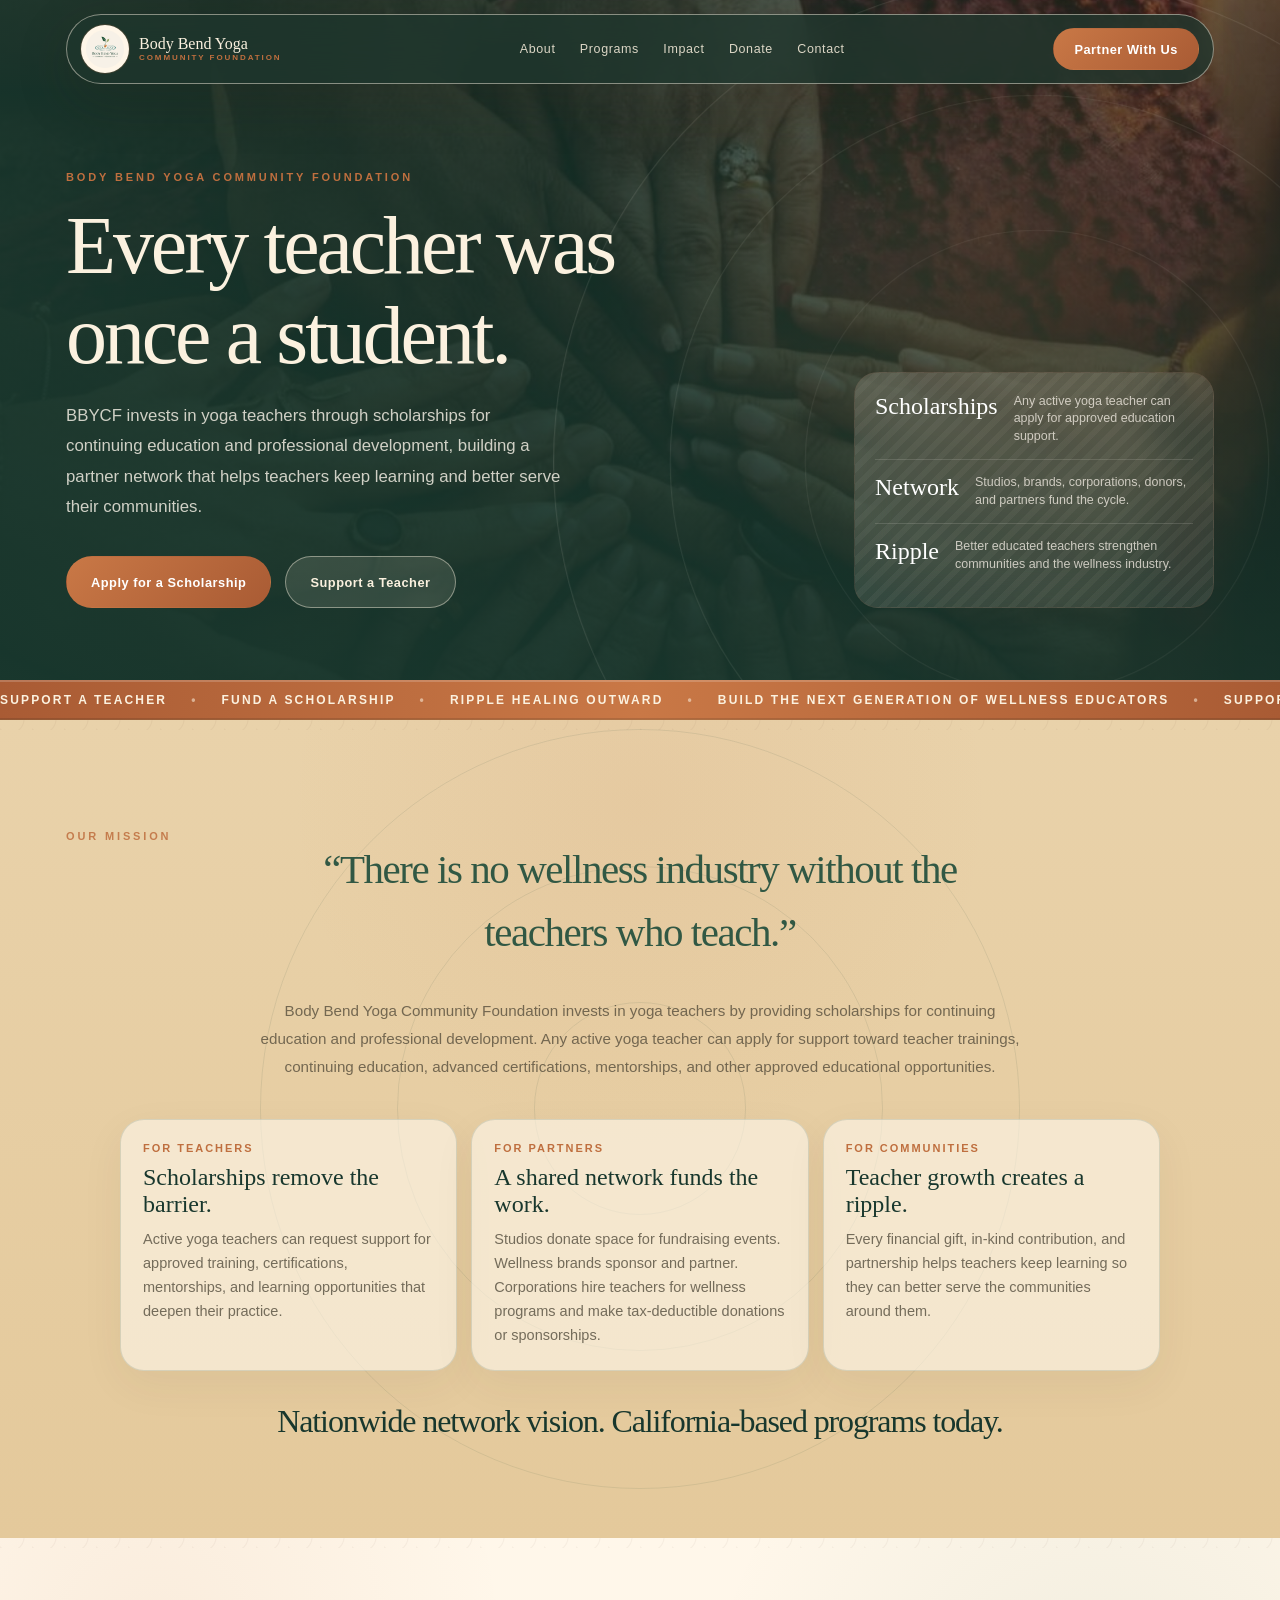
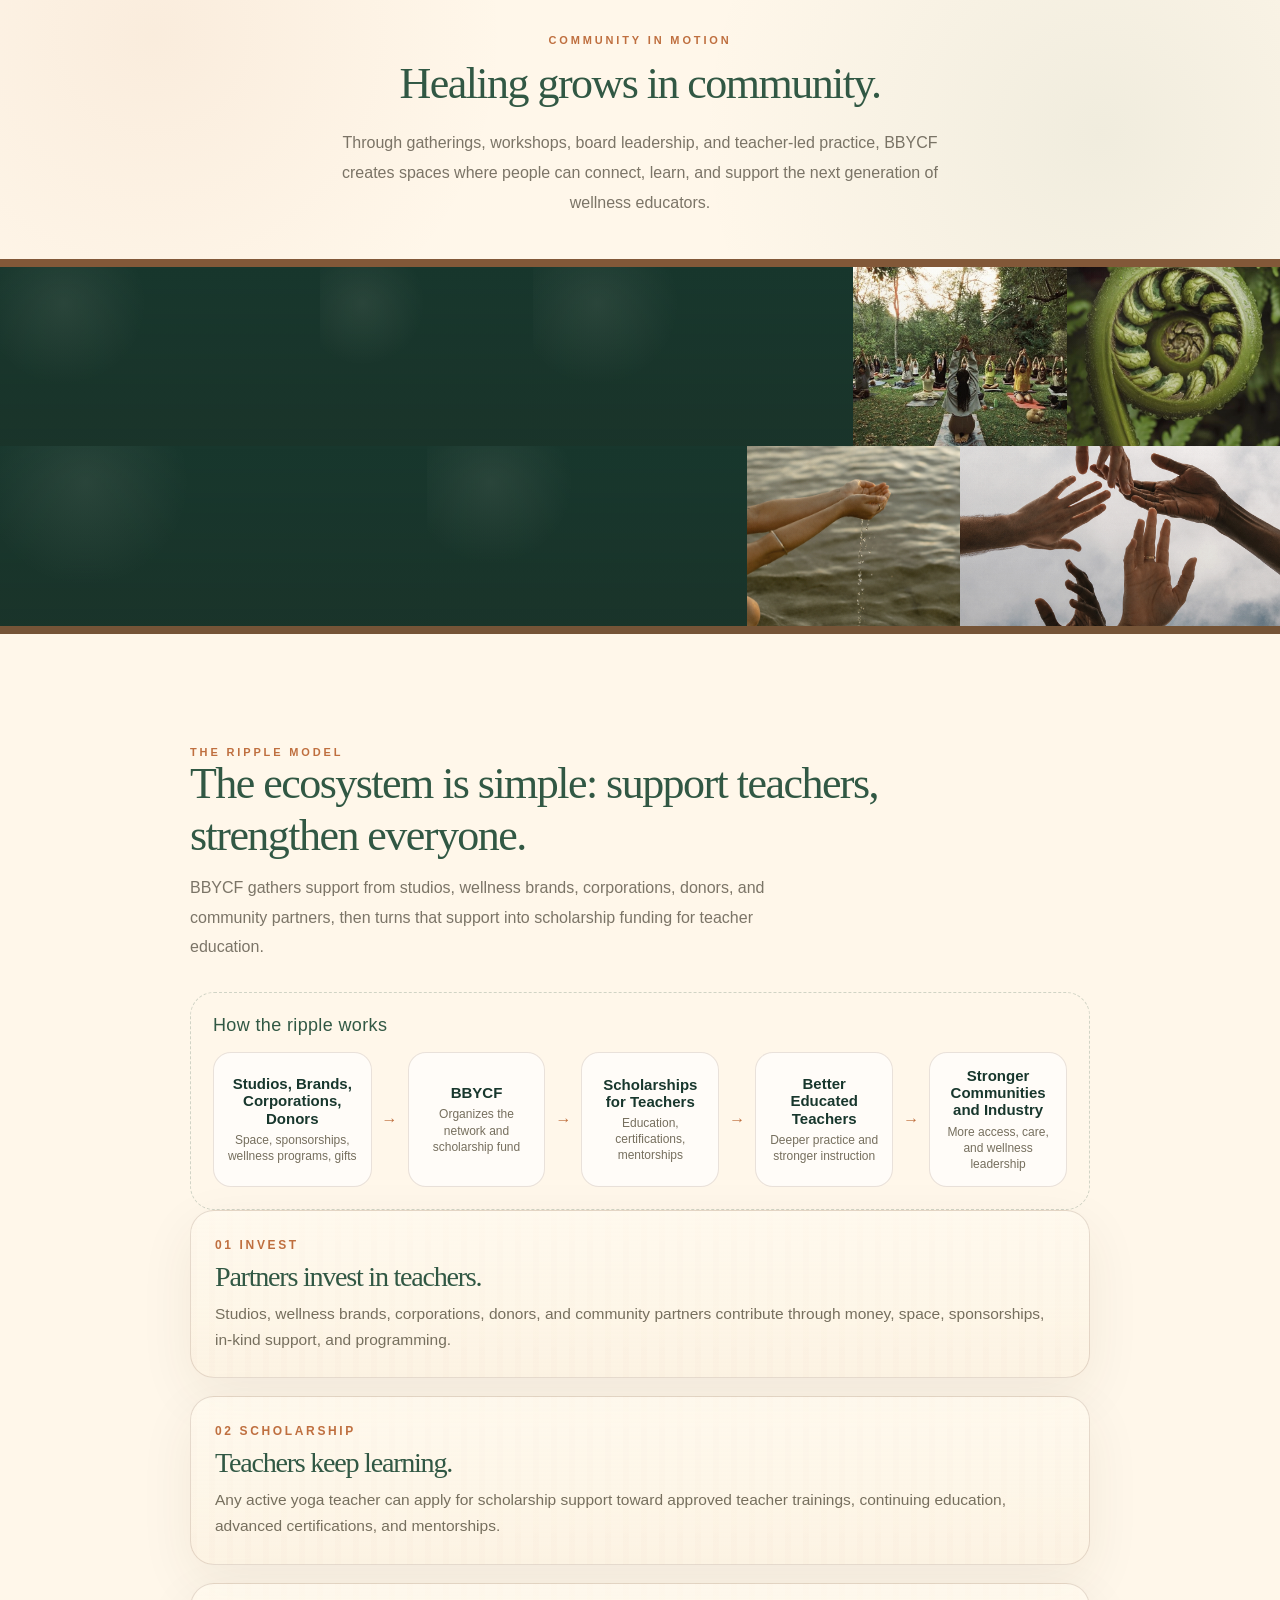
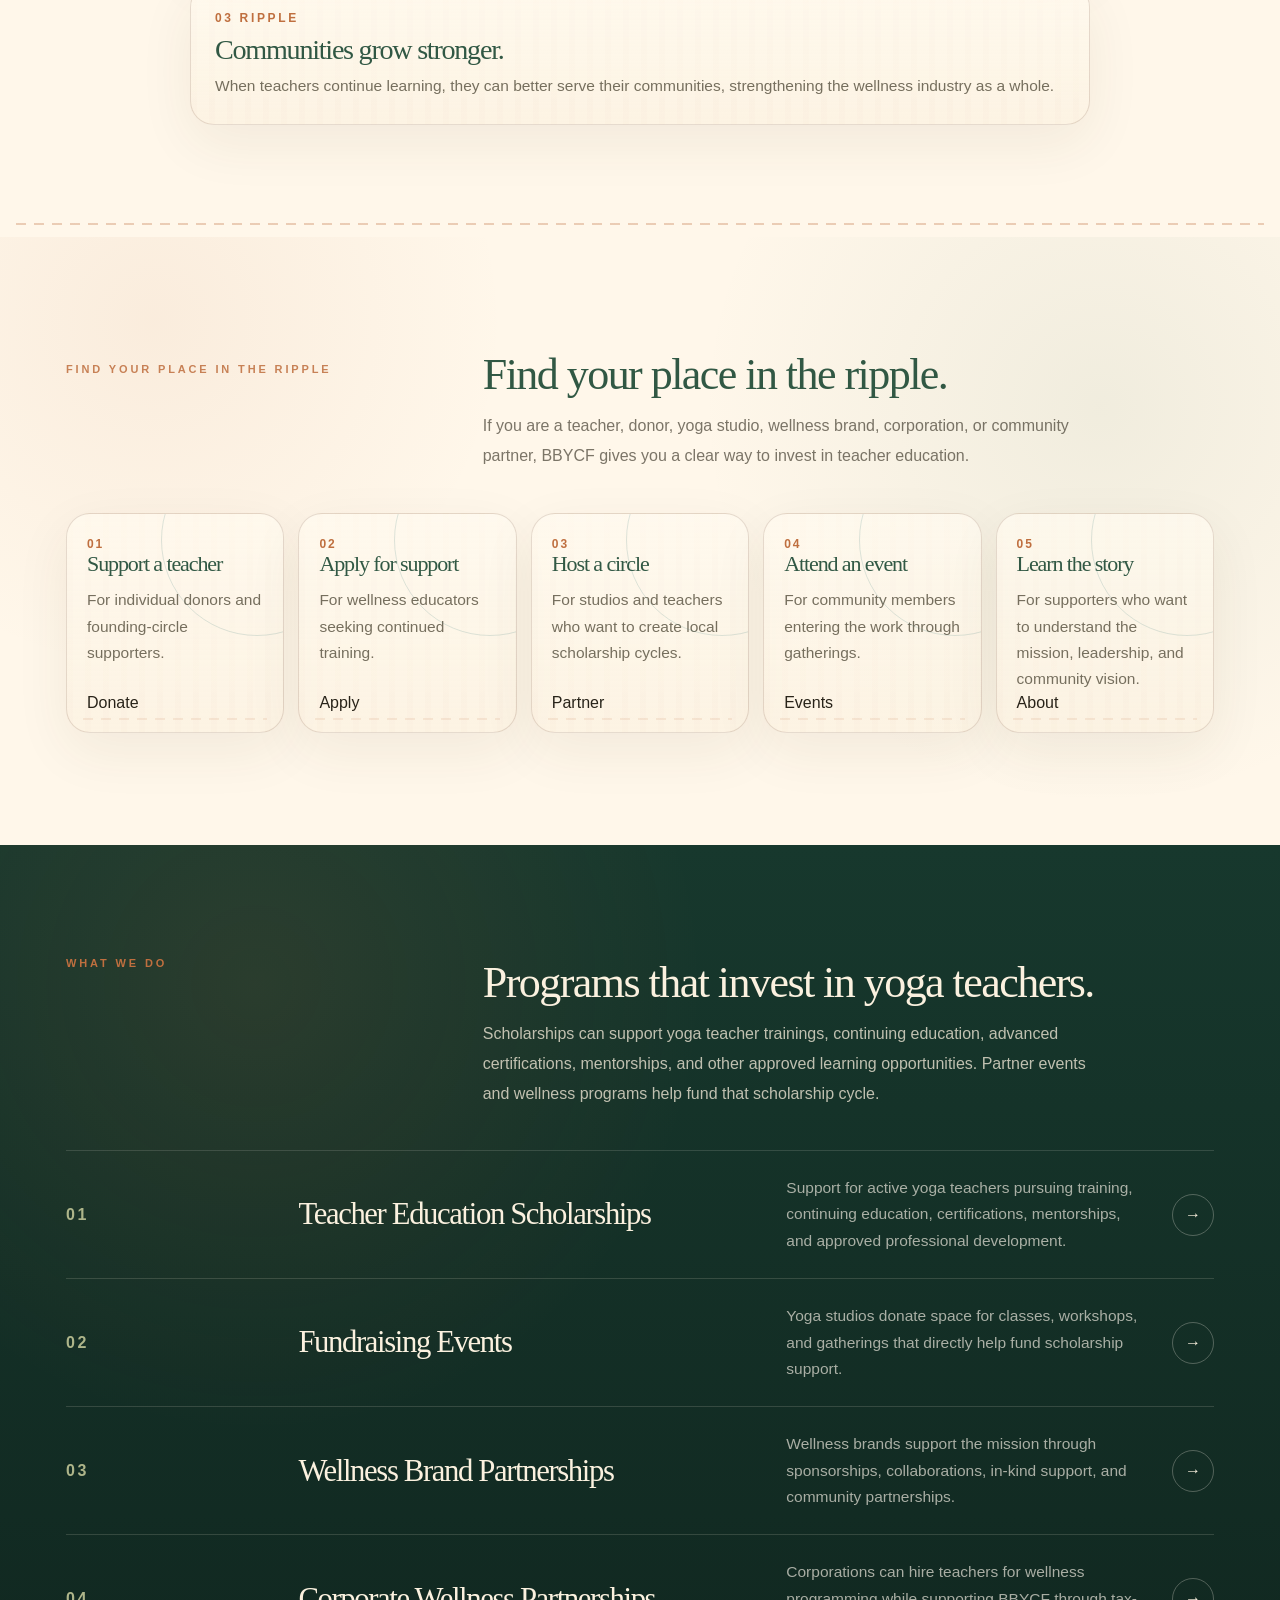
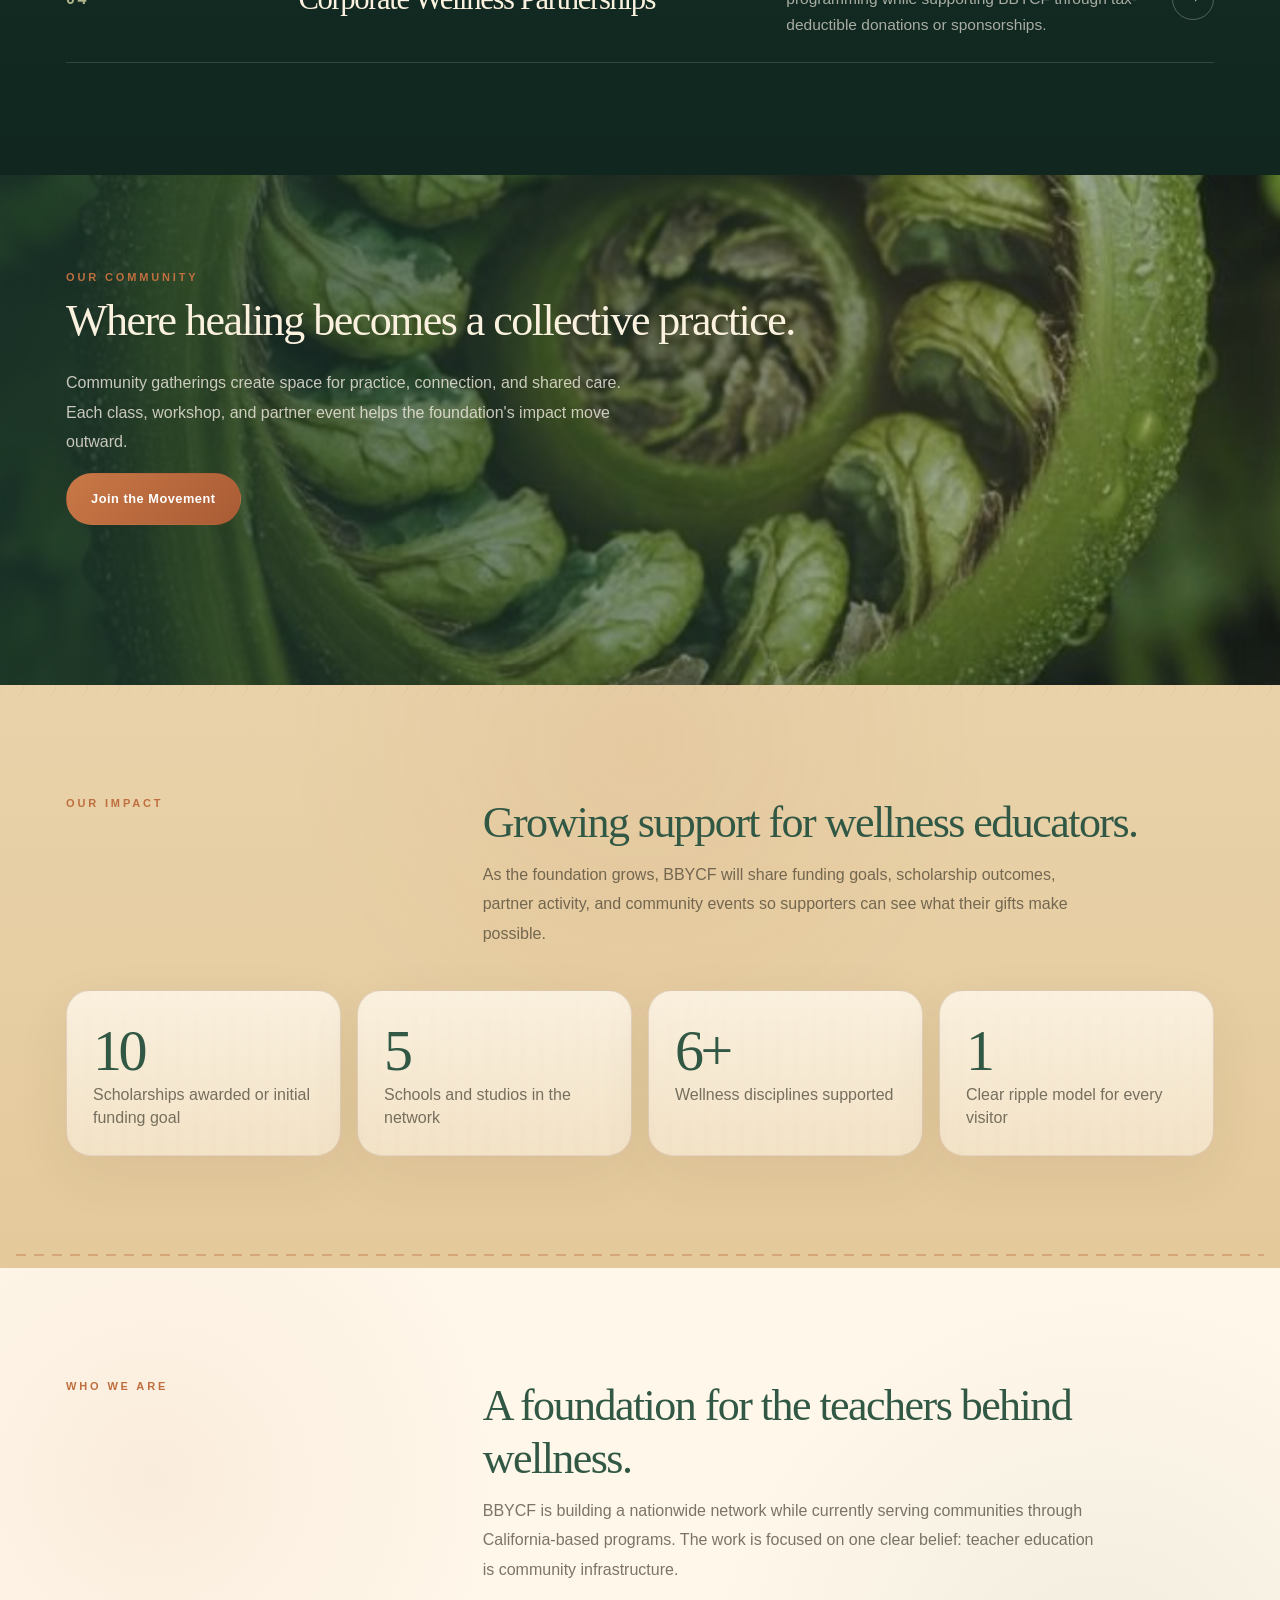
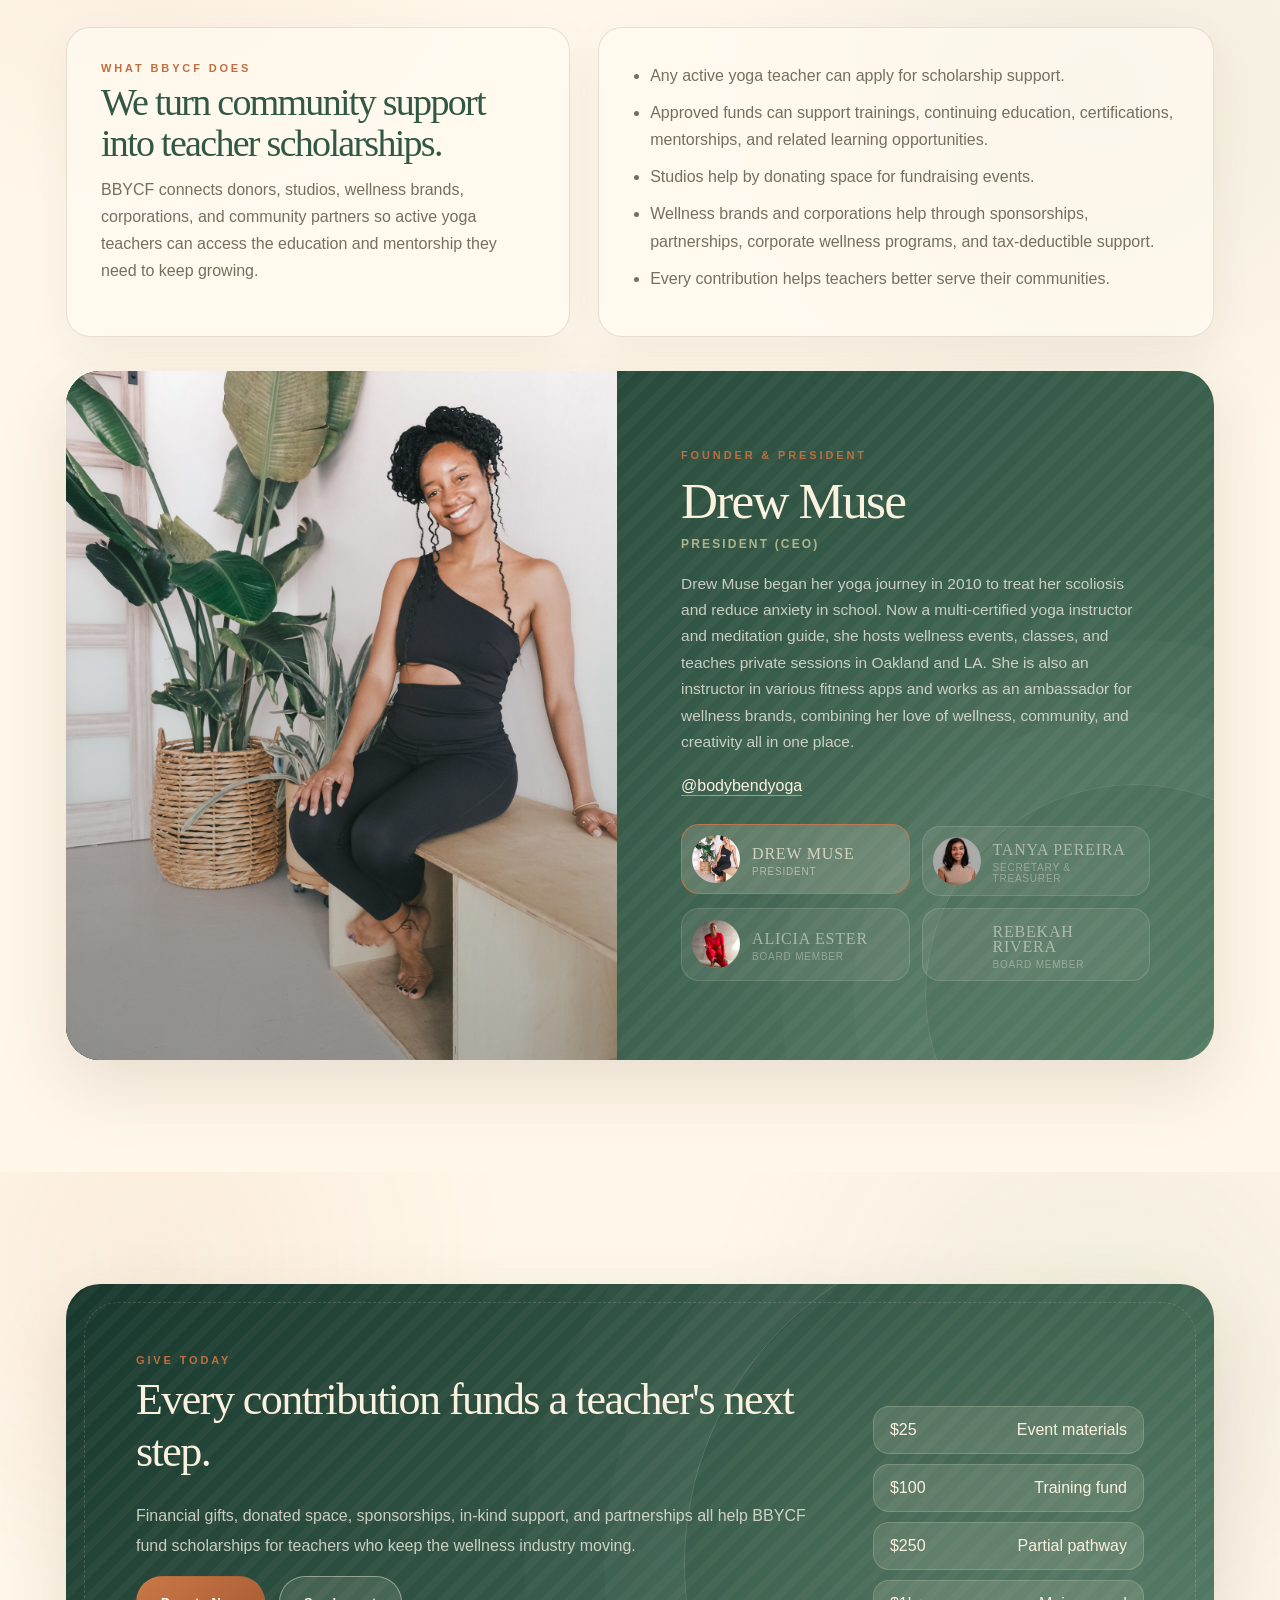
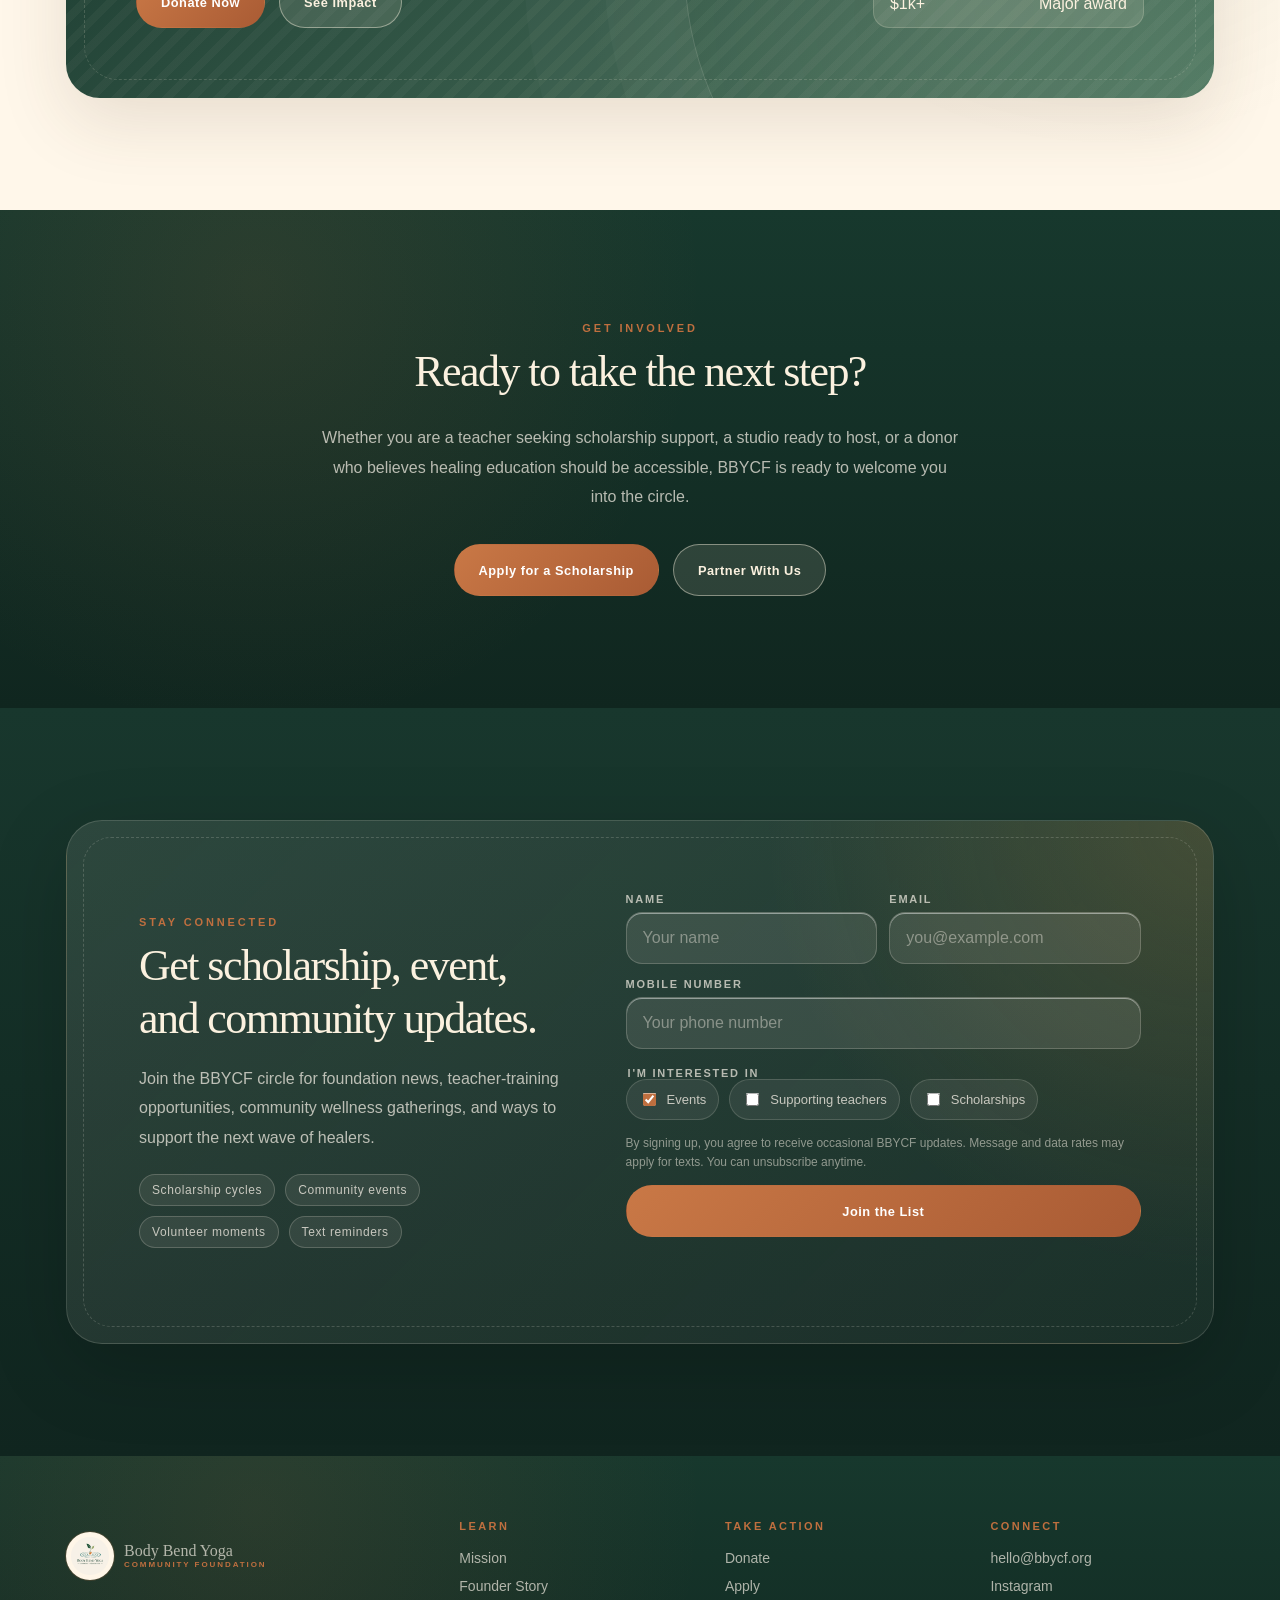
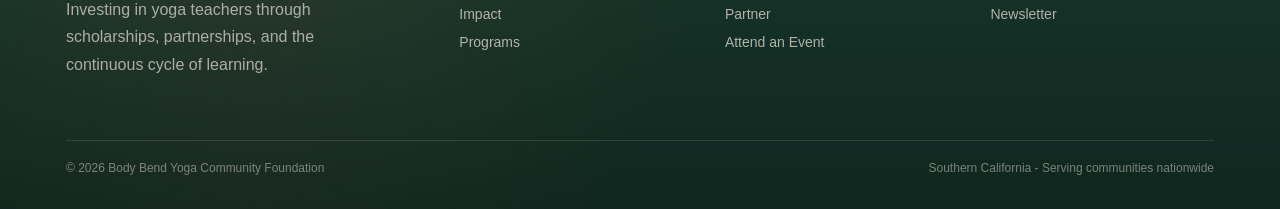
==== commit e2946c0a: "Remove ripple model video visual" ====
--- a/index.html
+++ b/index.html
@@ -409,65 +409,7 @@
     .who-list li { margin: 0 0 10px; }
 
     .ripple-model { background: var(--paper); overflow: hidden; }
-    .model-grid { display: grid; grid-template-columns: .8fr 1.2fr; gap: clamp(36px, 7vw, 90px); align-items: center; }
-    .model-visual {
-      position: sticky;
-      top: 120px;
-      aspect-ratio: 9 / 16;
-      min-height: 0;
-      width: min(100%, 460px);
-      justify-self: center;
-      border-radius: var(--radius-xl);
-      background:
-        linear-gradient(135deg, rgba(31,73,57,.42), rgba(47,107,85,.32)),
-        url("assets/video/ripple-scroll-poster.jpg") center / cover no-repeat,
-        linear-gradient(135deg, rgba(31,73,57,.96), rgba(47,107,85,.88));
-      overflow: hidden;
-      box-shadow: var(--shadow);
-    }
-    .ripple-poster,
-    .ripple-video {
-      position: absolute;
-      inset: 0;
-      width: 100%;
-      height: 100%;
-      aspect-ratio: 9 / 16;
-      object-fit: cover;
-      filter: saturate(.92) contrast(1.05);
-    }
-    .ripple-poster {
-      z-index: 0;
-      opacity: .86;
-    }
-    .ripple-video {
-      z-index: 1;
-      opacity: .82;
-      transition: opacity .25s var(--ease);
-    }
-    .model-visual:not(.video-ready) .ripple-video {
-      opacity: 0;
-    }
-    .model-visual::before {
-      content: "";
-      position: absolute;
-      inset: 0;
-      z-index: 2;
-      background:
-        radial-gradient(circle at 50% 48%, rgba(251,241,223,.12), transparent 28%),
-        linear-gradient(180deg, rgba(31,73,57,.08), rgba(31,73,57,.48));
-      pointer-events: none;
-    }
-    .model-visual .ring {
-      position: absolute;
-      left: 50%; top: 52%;
-      border: 1px solid rgba(247,241,231,.20);
-      border-radius: 50%;
-      transform: translate(-50%, -50%) scale(var(--scale, 1));
-      opacity: var(--opacity, .7);
-      width: var(--size); height: var(--size);
-      transition: transform .7s var(--ease), opacity .7s var(--ease);
-      z-index: 3;
-    }
+    .model-grid { display: block; max-width: 900px; }
     .model-steps { display: grid; gap: 18px; }
     .step-card {
       padding: 28px;
@@ -826,8 +768,6 @@
     .photo-grid { grid-auto-rows: clamp(132px, 14vw, 210px); }
     .ripple-model, .pathways, .programs, .impact, .leadership, .donate-panel, .final-cta { padding-top: 112px; padding-bottom: 112px; }
     .signup-section { padding-bottom: 112px; }
-    .model-grid { gap: clamp(34px, 6vw, 78px); }
-    .model-visual { border-radius: 28px; }
     .step-card { padding: 24px; }
     .step-card h3 { font-size: clamp(22px, 2.2vw, 30px); line-height: 1.12; }
     .step-card p, .path-card p, .program-row p, .team-copy p { font-size: 15.5px; line-height: 1.7; }
@@ -957,7 +897,7 @@
         repeating-linear-gradient(135deg, rgba(251,241,223,.035) 0 8px, transparent 8px 18px),
         linear-gradient(135deg, var(--forest-deep), #4f7861);
     }
-    .model-visual::after, .donate-card::before {
+    .donate-card::before {
       content: "";
       position: absolute;
       inset: 18px;
@@ -1017,7 +957,6 @@
       .photo-grid figure { grid-column: span 2 !important; }
       .program-row { grid-template-columns: 1fr; gap: 12px; }
       .impact-grid { grid-template-columns: 1fr 1fr; }
-      .model-visual { position: relative; top: auto; width: min(100%, 420px); }
     }
     @media (max-width: 640px) {
       .page-note { display: none; }
@@ -1027,16 +966,6 @@
       h1 { font-size: 62px; }
       .hero-inner { padding-top: 150px; }
       .ripple-model { padding-top: 96px; }
-      .model-grid { gap: 34px; }
-      .model-visual {
-        aspect-ratio: 1 / 1;
-        width: 100vw;
-        max-width: none;
-        margin: 28px calc(50% - 50vw) 20px;
-        border-radius: 0;
-        scroll-margin-top: 170px;
-      }
-      .model-visual::after { inset: 20px; border-radius: 28px; }
       .path-grid, .impact-grid, .team-picker { grid-template-columns: 1fr; }
       .photo-grid { grid-template-columns: 1fr 1fr; grid-auto-rows: 210px; }
       .photo-grid figure { grid-column: span 1 !important; }
@@ -1132,11 +1061,6 @@
 
   <section class="ripple-model" id="impact" aria-label="Ripple model">
     <div class="wrap model-grid">
-      <div class="model-visual reveal" aria-hidden="true">
-        <img class="ripple-poster" src="assets/video/ripple-scroll-poster.jpg" alt="" loading="eager" decoding="async" />
-        <video class="ripple-video" data-ripple-video src="assets/video/ripple-scroll-scrub.mp4" poster="assets/video/ripple-scroll-poster.jpg" muted playsinline preload="auto"></video>
-        <div class="ring" style="--size: 440px; --scale: 1.0; --opacity:.32"></div>
-      </div>
       <div>
         <div class="eyebrow reveal">The Ripple Model</div>
         <div class="section-head" style="display:block;margin-bottom:30px;">
@@ -1364,12 +1288,6 @@
     const nav = document.querySelector('.nav');
     const revealEls = document.querySelectorAll('.reveal');
     const parallaxEls = document.querySelectorAll('[data-parallax]');
-    const rings = document.querySelectorAll('.model-visual .ring');
-    const rippleVideo = document.querySelector('[data-ripple-video]');
-    const rippleVisual = document.querySelector('.model-visual');
-    let rippleVideoDuration = 0;
-    let targetRippleTime = 0;
-    let rippleScrubFrame = 0;
     const teamMembers = {
       drew: {
         eyebrow: 'Founder & President',
@@ -1416,45 +1334,6 @@
     }, { threshold: .12, rootMargin: '0px 0px -8% 0px' });
     revealEls.forEach(el => io.observe(el));
 
-    function scrubRippleVideo(progress) {
-      if (!rippleVideo || !rippleVideoDuration) return;
-      targetRippleTime = Math.min(rippleVideoDuration - .02, Math.max(0, progress * rippleVideoDuration));
-      if (rippleScrubFrame) return;
-      const step = () => {
-        const delta = targetRippleTime - rippleVideo.currentTime;
-        if (Math.abs(delta) > .018) {
-          try {
-            rippleVideo.currentTime += delta * .38;
-          } catch (error) {
-            // Some mobile browsers briefly reject seeks before the first frame is ready.
-          }
-          rippleScrubFrame = requestAnimationFrame(step);
-          return;
-        }
-        try {
-          rippleVideo.currentTime = targetRippleTime;
-        } catch (error) {}
-        rippleScrubFrame = 0;
-      };
-      rippleScrubFrame = requestAnimationFrame(step);
-    }
-
-    if (rippleVideo) {
-      rippleVideo.pause();
-      rippleVideo.addEventListener('loadedmetadata', () => {
-        rippleVideoDuration = Number.isFinite(rippleVideo.duration) ? rippleVideo.duration : 0;
-        updateMotion();
-      });
-      rippleVideo.addEventListener('loadeddata', () => {
-        rippleVisual?.classList.add('video-ready');
-      }, { once: true });
-      rippleVideo.addEventListener('canplay', () => {
-        rippleVideo.pause();
-        rippleVisual?.classList.add('video-ready');
-      }, { once: true });
-      rippleVideo.load();
-    }
-
     function updateMotion() {
       const y = window.scrollY || 0;
       nav.classList.toggle('scrolled', y > 120);
@@ -1462,16 +1341,6 @@
         const speed = parseFloat(el.dataset.parallax || 0);
         el.style.transform = `translate3d(0, ${y * speed}px, 0) scale(1.08)`;
       });
-      const model = document.querySelector('.ripple-model');
-      if (model) {
-        const rect = model.getBoundingClientRect();
-        const progress = Math.min(1, Math.max(0, (window.innerHeight - rect.top) / (window.innerHeight + rect.height)));
-        scrubRippleVideo(progress);
-        rings.forEach((ring, i) => {
-          ring.style.setProperty('--scale', 1 + progress * (.35 + i * .18));
-          ring.style.setProperty('--opacity', Math.max(.16, .74 - progress * (.18 + i * .08)));
-        });
-      }
     }
 
     const signupForm = document.getElementById('signupForm');
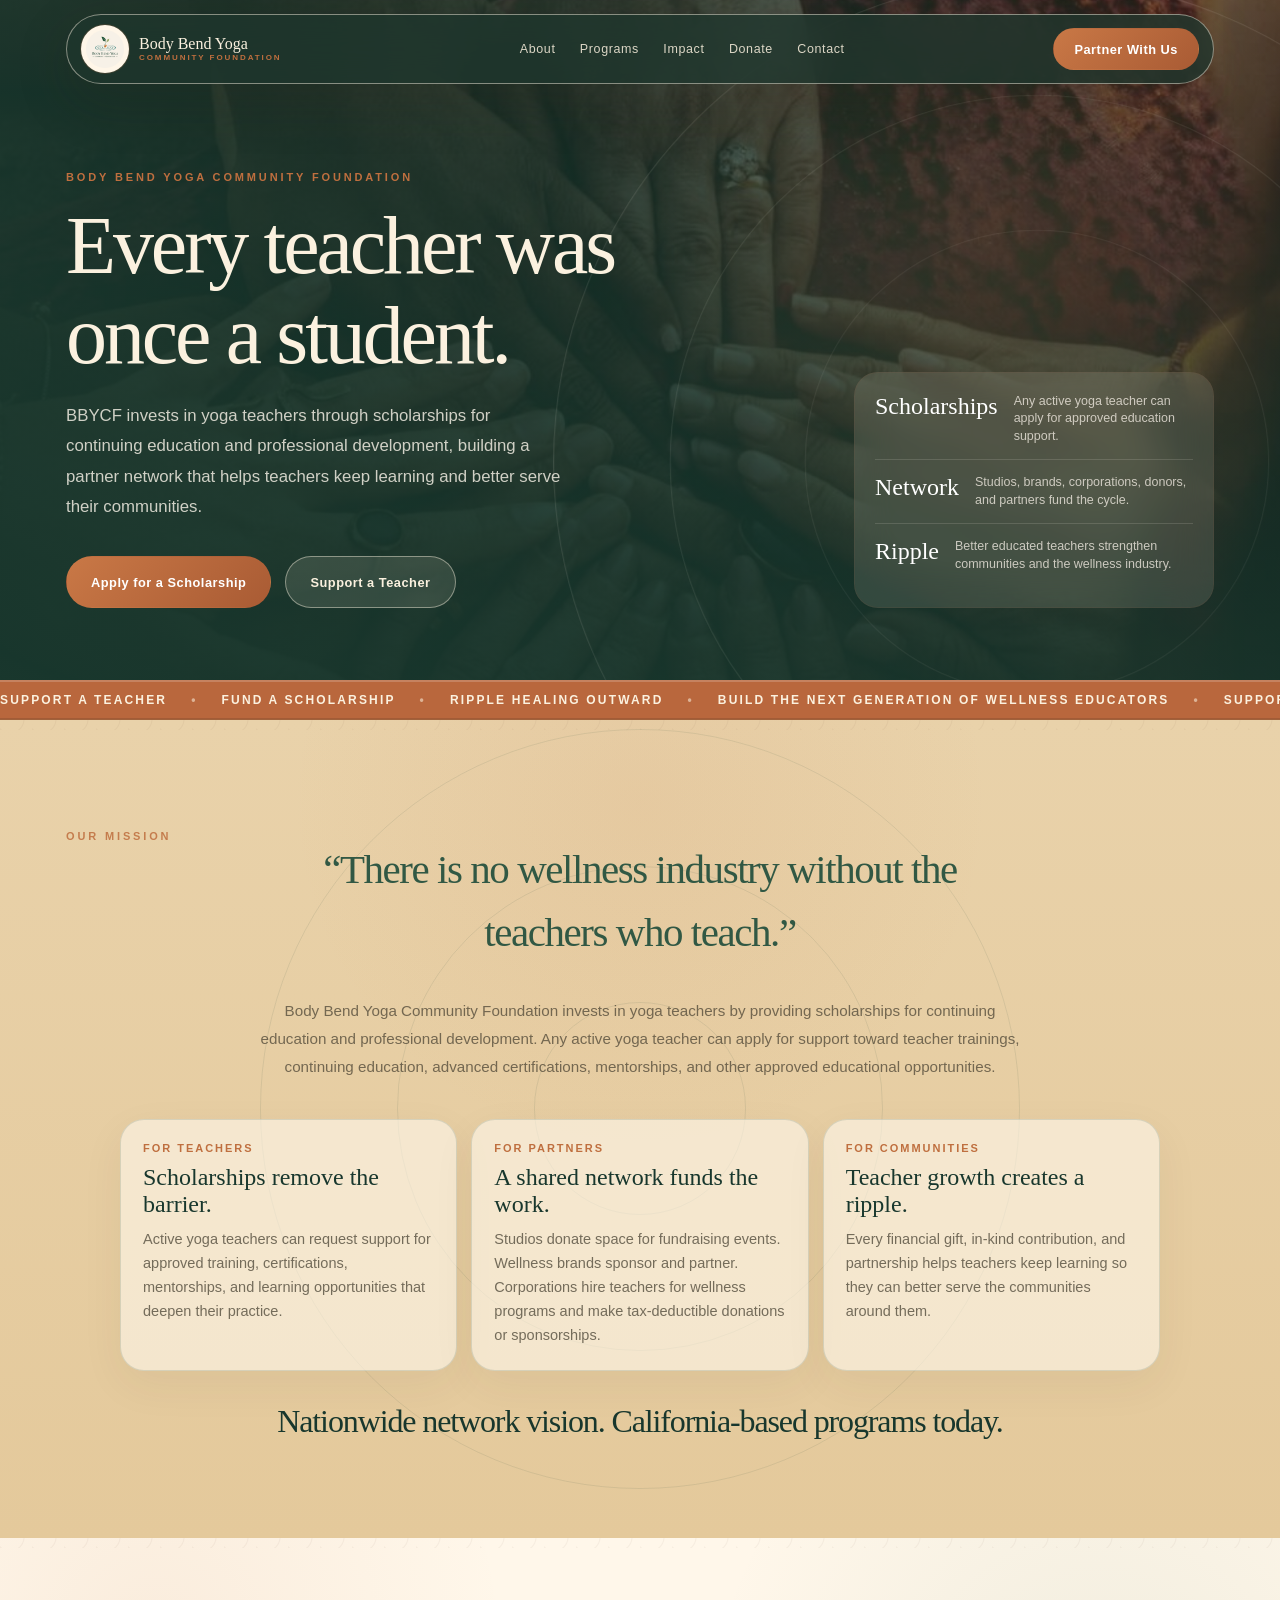
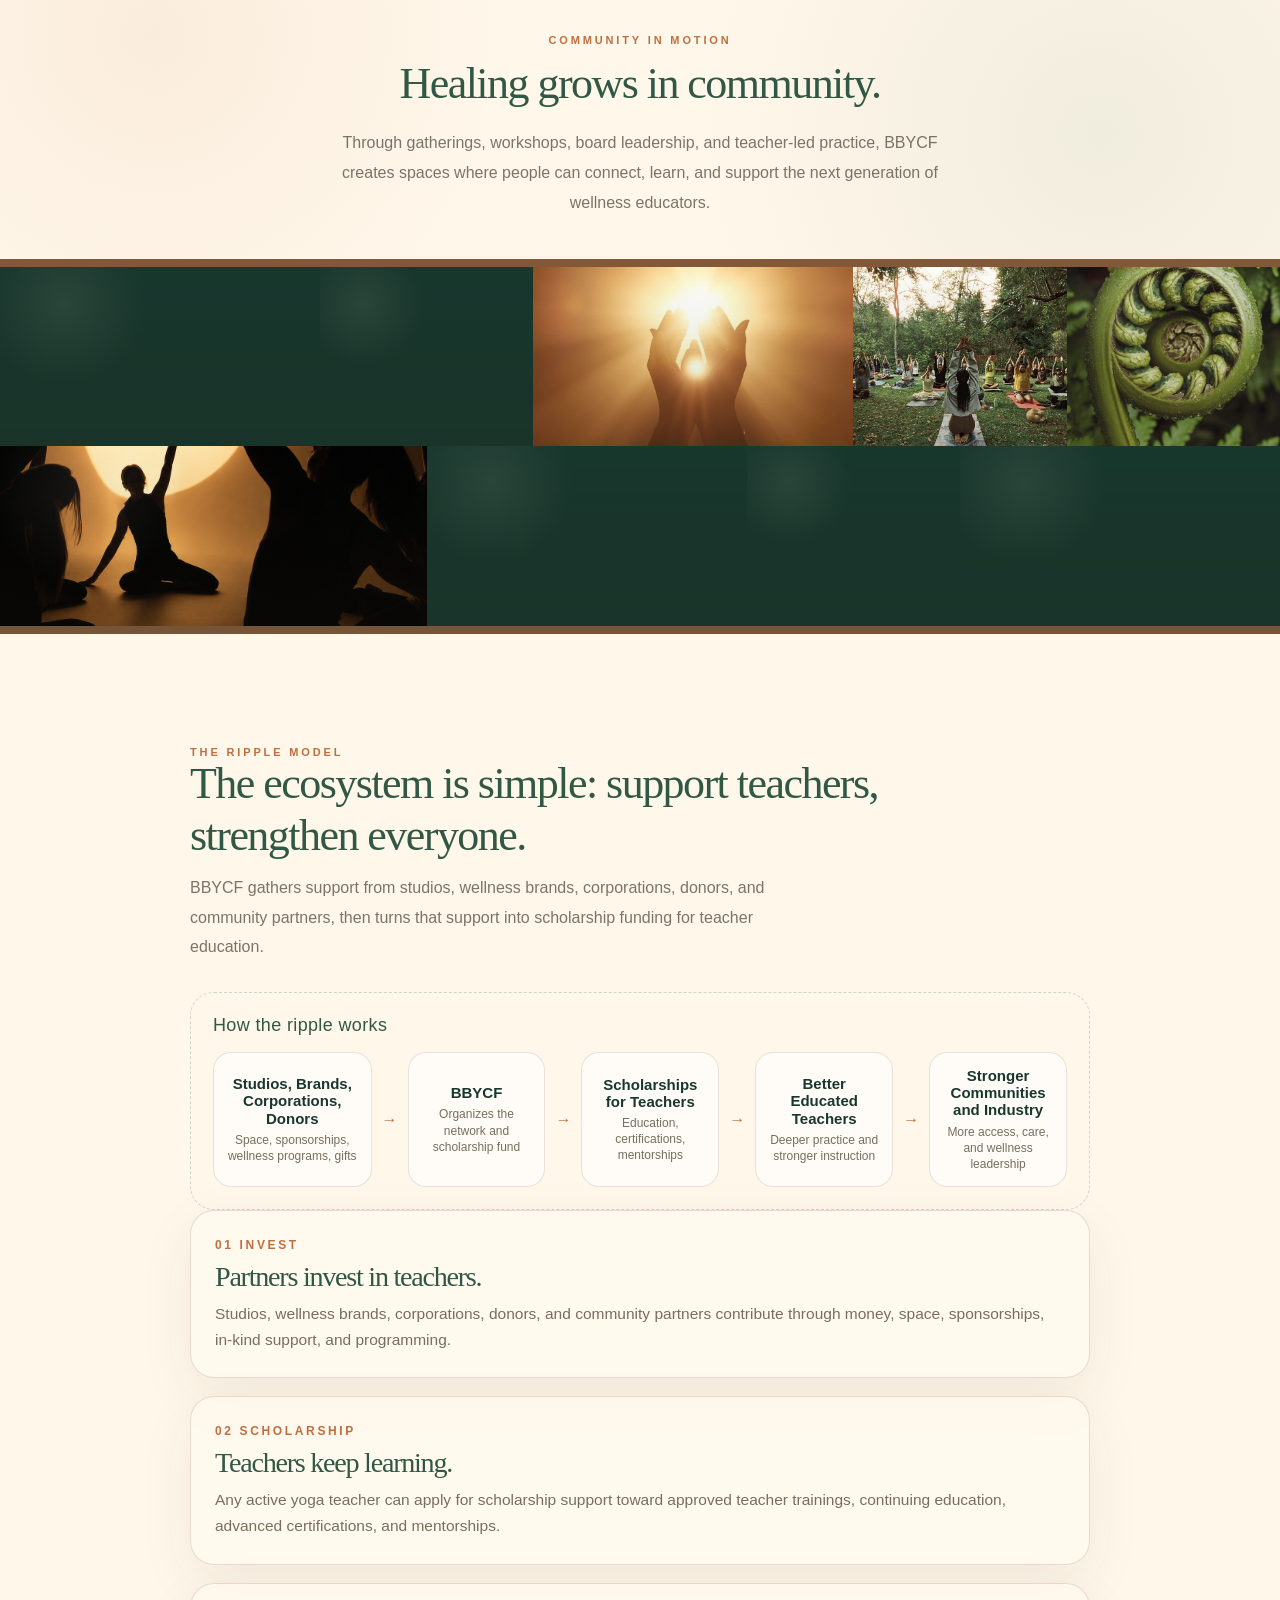
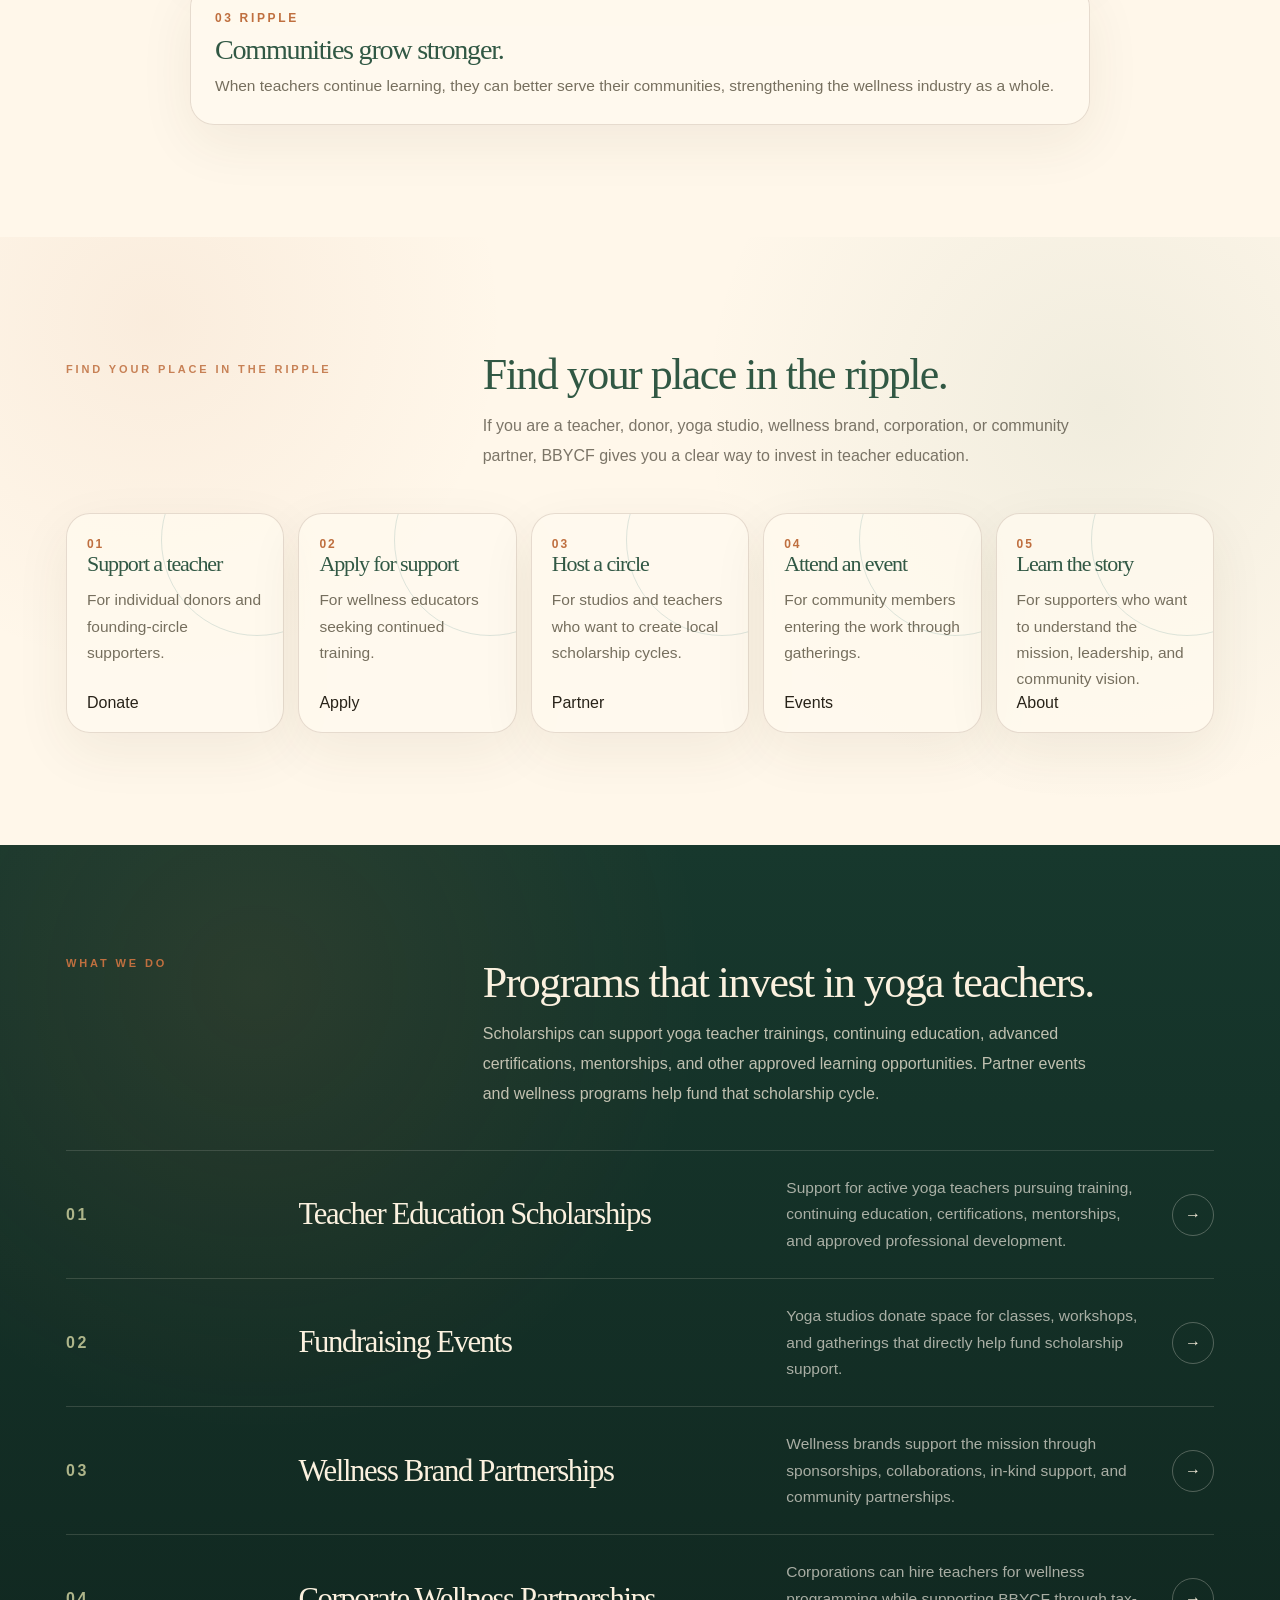
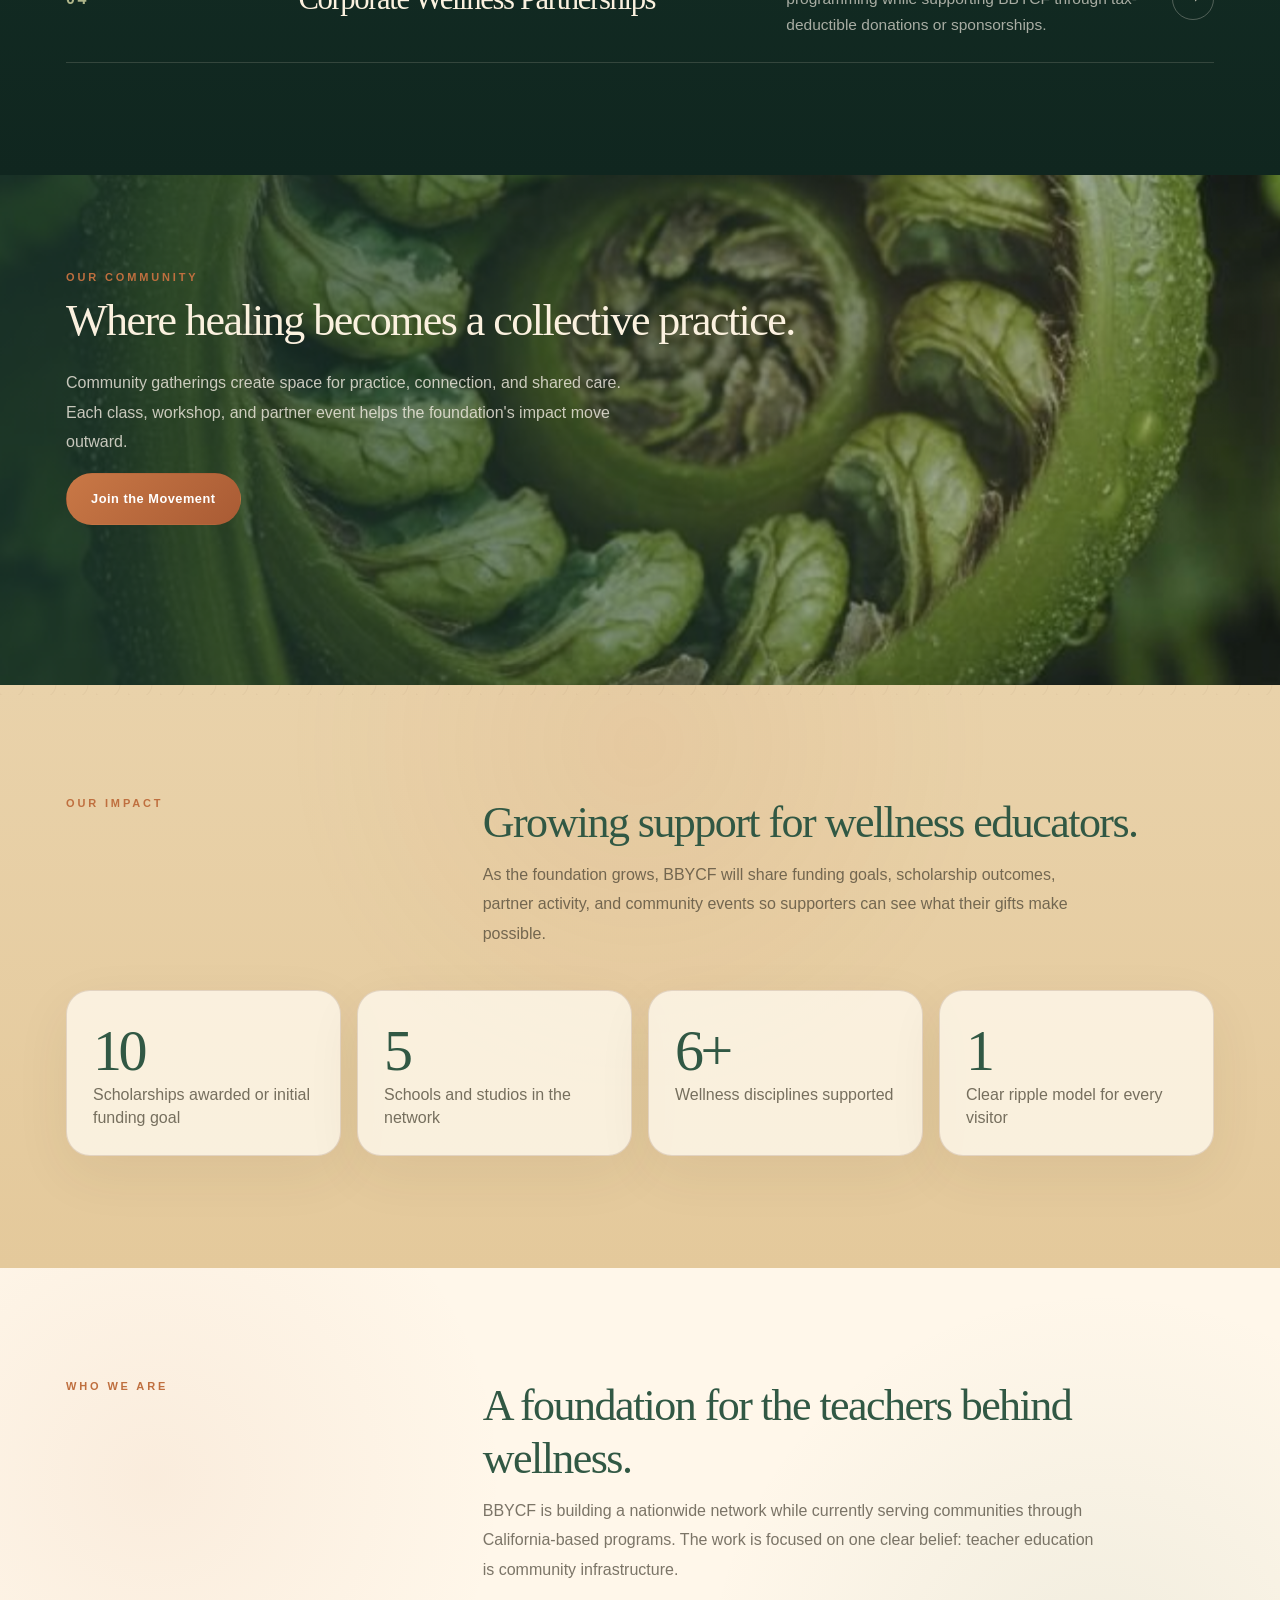
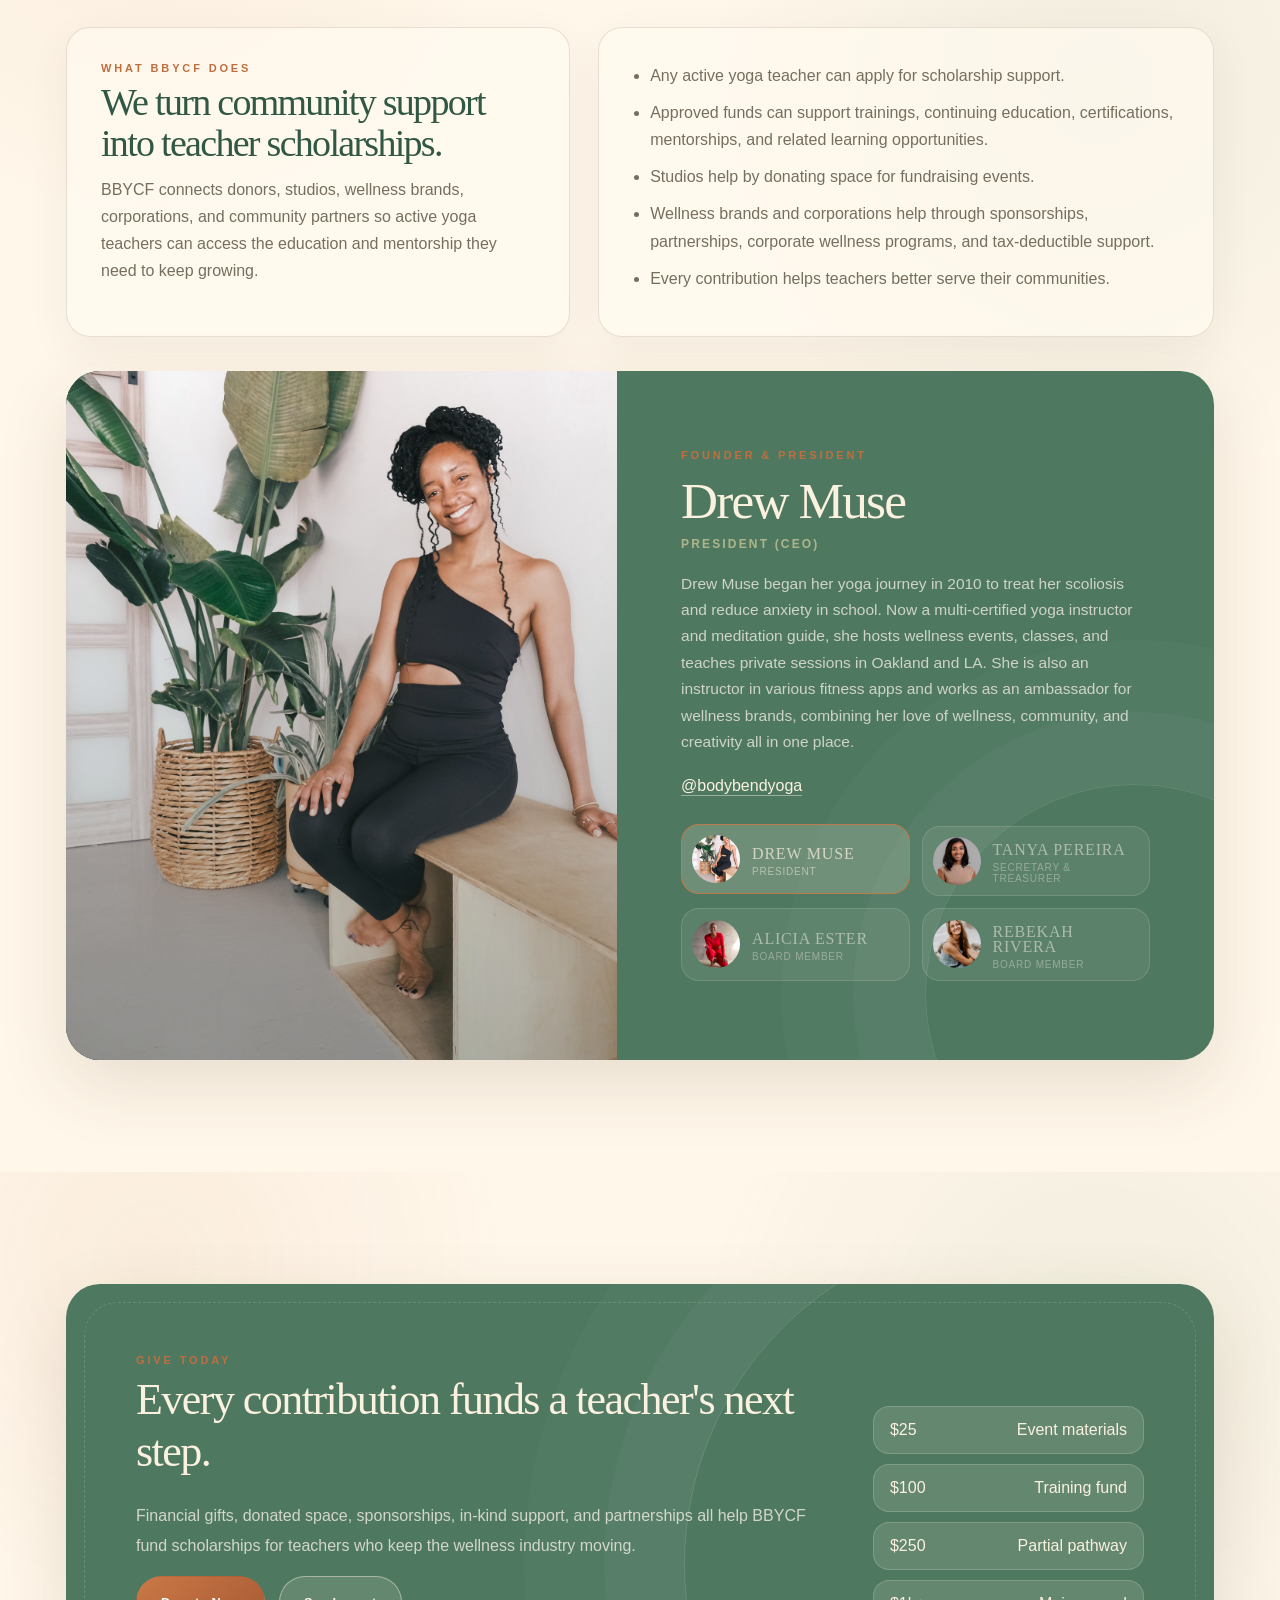
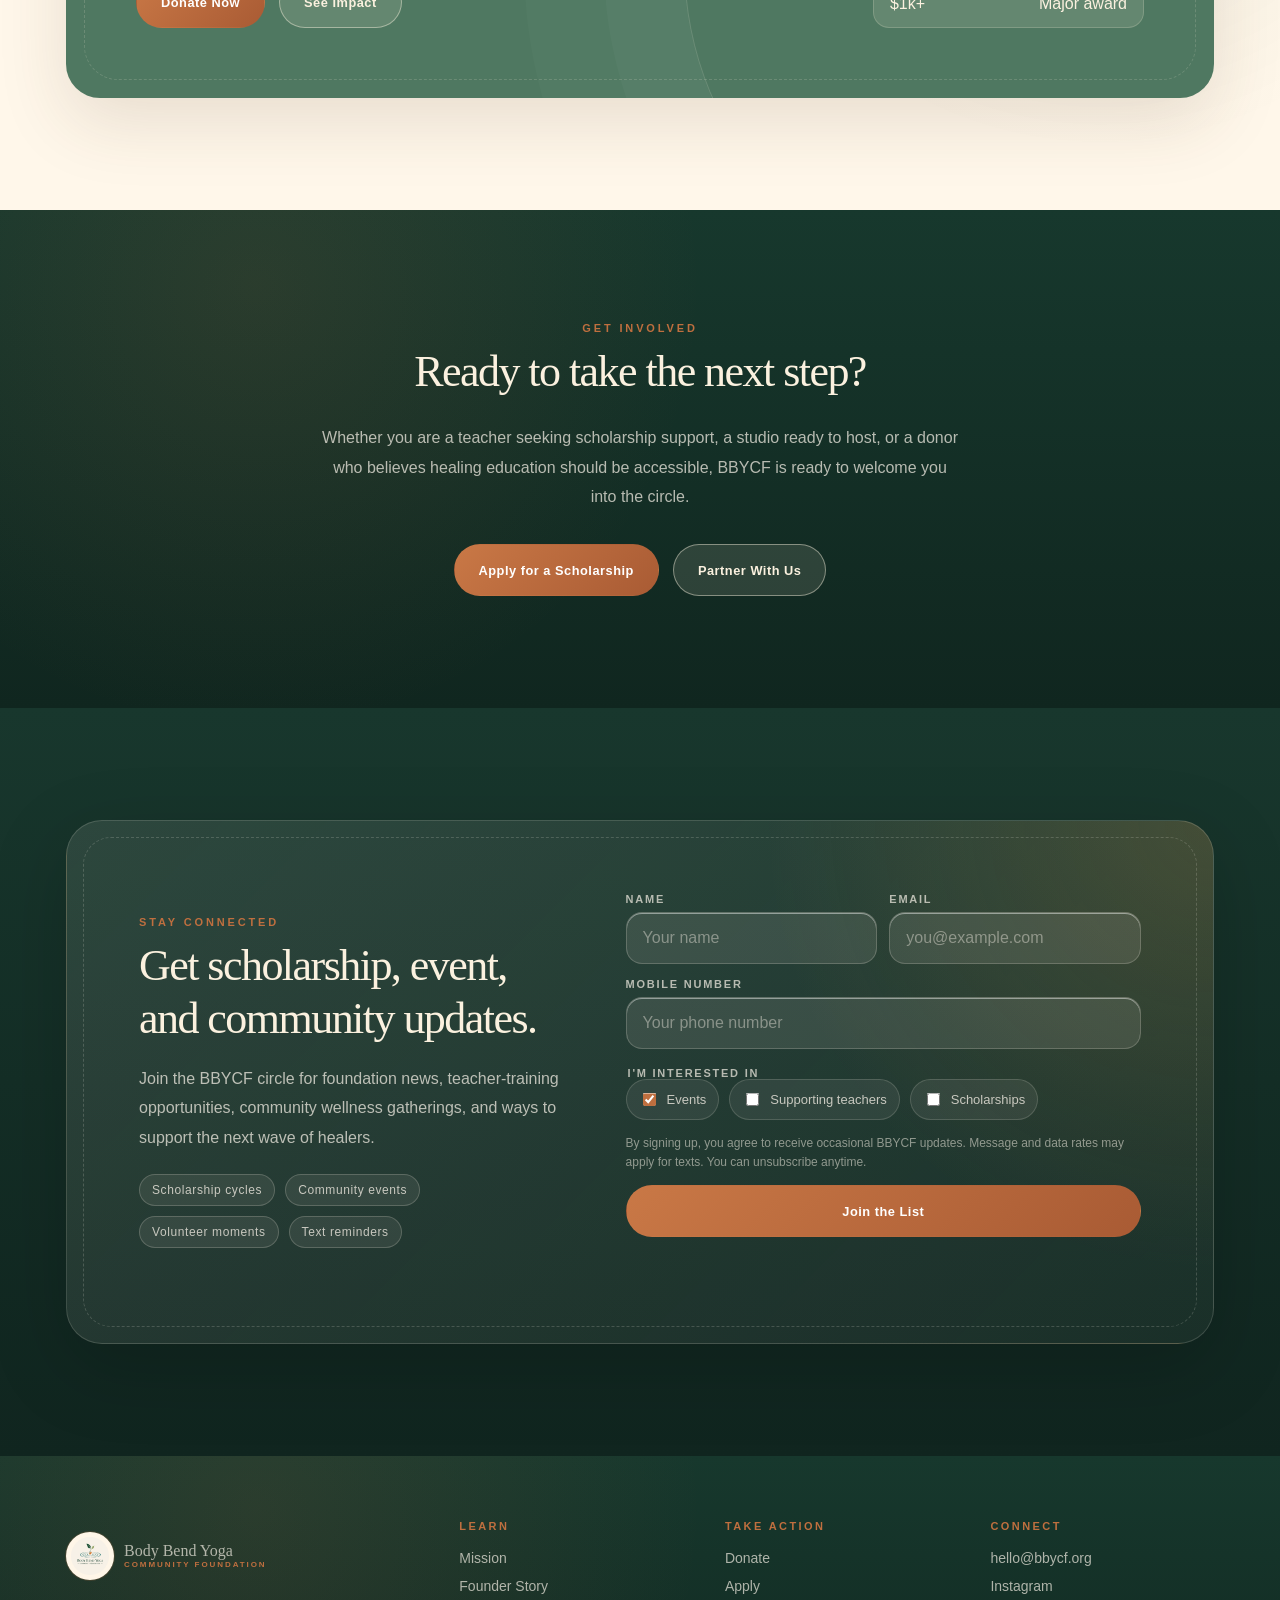
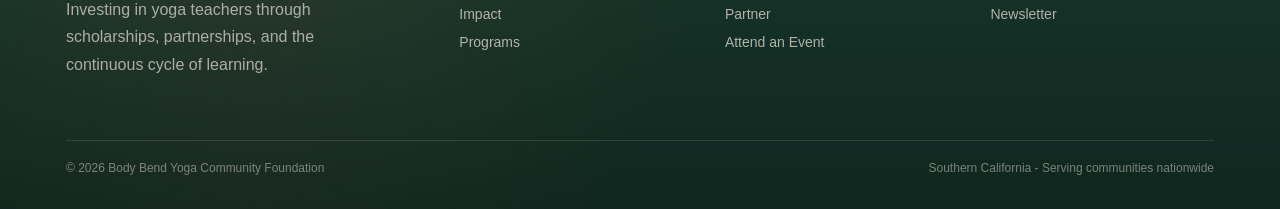
==== commit 842c5345: "Remove decorative striped background textures" ====
--- a/index.html
+++ b/index.html
@@ -815,14 +815,7 @@
         radial-gradient(circle at 88% 18%, rgba(95,132,99,.14), transparent 28rem),
         linear-gradient(180deg, #fff7ea 0%, #f7ead5 100%);
     }
-    body::after {
-      background-image:
-        radial-gradient(circle, rgba(117,81,61,.055) 1px, transparent 1.4px),
-        linear-gradient(45deg, rgba(191,111,63,.035) 25%, transparent 25%, transparent 75%, rgba(191,111,63,.035) 75%),
-        linear-gradient(-45deg, rgba(49,88,68,.025) 25%, transparent 25%, transparent 75%, rgba(49,88,68,.025) 75%);
-      background-size: 18px 18px, 44px 44px, 44px 44px;
-      opacity: .72;
-    }
+    body::after { display: none; }
     .nav {
       background: rgba(31, 55, 45, .76);
       border-color: rgba(251,241,223,.48);
@@ -840,17 +833,11 @@
     .hero-proof, .path-card, .step-card, .metric {
       border-color: rgba(117,81,61,.18);
     }
-    .hero-proof {
-      background:
-        linear-gradient(135deg, rgba(251,241,223,.16), rgba(251,241,223,.08)),
-        repeating-linear-gradient(135deg, rgba(251,241,223,.045) 0 6px, transparent 6px 13px);
-    }
+    .hero-proof { background: rgba(251,241,223,.12); }
     .btn, .nav-cta { background: linear-gradient(135deg, #c97846, #a95b34); }
     .btn.secondary, .btn.secondary-dark { background: rgba(251,241,223,.12); border-color: rgba(251,241,223,.44); }
     .ticker {
-      background:
-        linear-gradient(90deg, #a95b34, #c97846, #a95b34),
-        repeating-linear-gradient(90deg, rgba(255,255,255,.16) 0 10px, transparent 10px 20px);
+      background: #b9673d;
       box-shadow: inset 0 1px rgba(255,255,255,.18), inset 0 -1px rgba(0,0,0,.12);
     }
     .mission, .impact {
@@ -891,12 +878,7 @@
       pointer-events: none;
     }
     .photo-grid img { filter: saturate(.95) sepia(.08) contrast(.98); }
-    .team-stage, .donate-card {
-      background:
-        radial-gradient(circle at 80% 80%, rgba(251,241,223,.08), transparent 25rem),
-        repeating-linear-gradient(135deg, rgba(251,241,223,.035) 0 8px, transparent 8px 18px),
-        linear-gradient(135deg, var(--forest-deep), #4f7861);
-    }
+    .team-stage, .donate-card { background: #4f7861; }
     .donate-card::before {
       content: "";
       position: absolute;
@@ -907,19 +889,8 @@
       pointer-events: none;
     }
     .step-card, .path-card, .metric {
-      background:
-        linear-gradient(180deg, rgba(255,250,239,.78), rgba(251,241,223,.62)),
-        repeating-linear-gradient(90deg, rgba(191,111,63,.04) 0 6px, transparent 6px 18px);
+      background: rgba(255,250,239,.78);
       box-shadow: 0 18px 55px rgba(76,55,32,.07);
-    }
-    .path-card::after, .step-card::after, .metric::after {
-      content: "";
-      position: absolute;
-      left: 16px; right: 16px; bottom: 12px;
-      height: 2px;
-      background: repeating-linear-gradient(90deg, rgba(191,111,63,.42) 0 10px, transparent 10px 18px);
-      opacity: .28;
-      pointer-events: none;
     }
     .programs, .final-cta, footer {
       background:
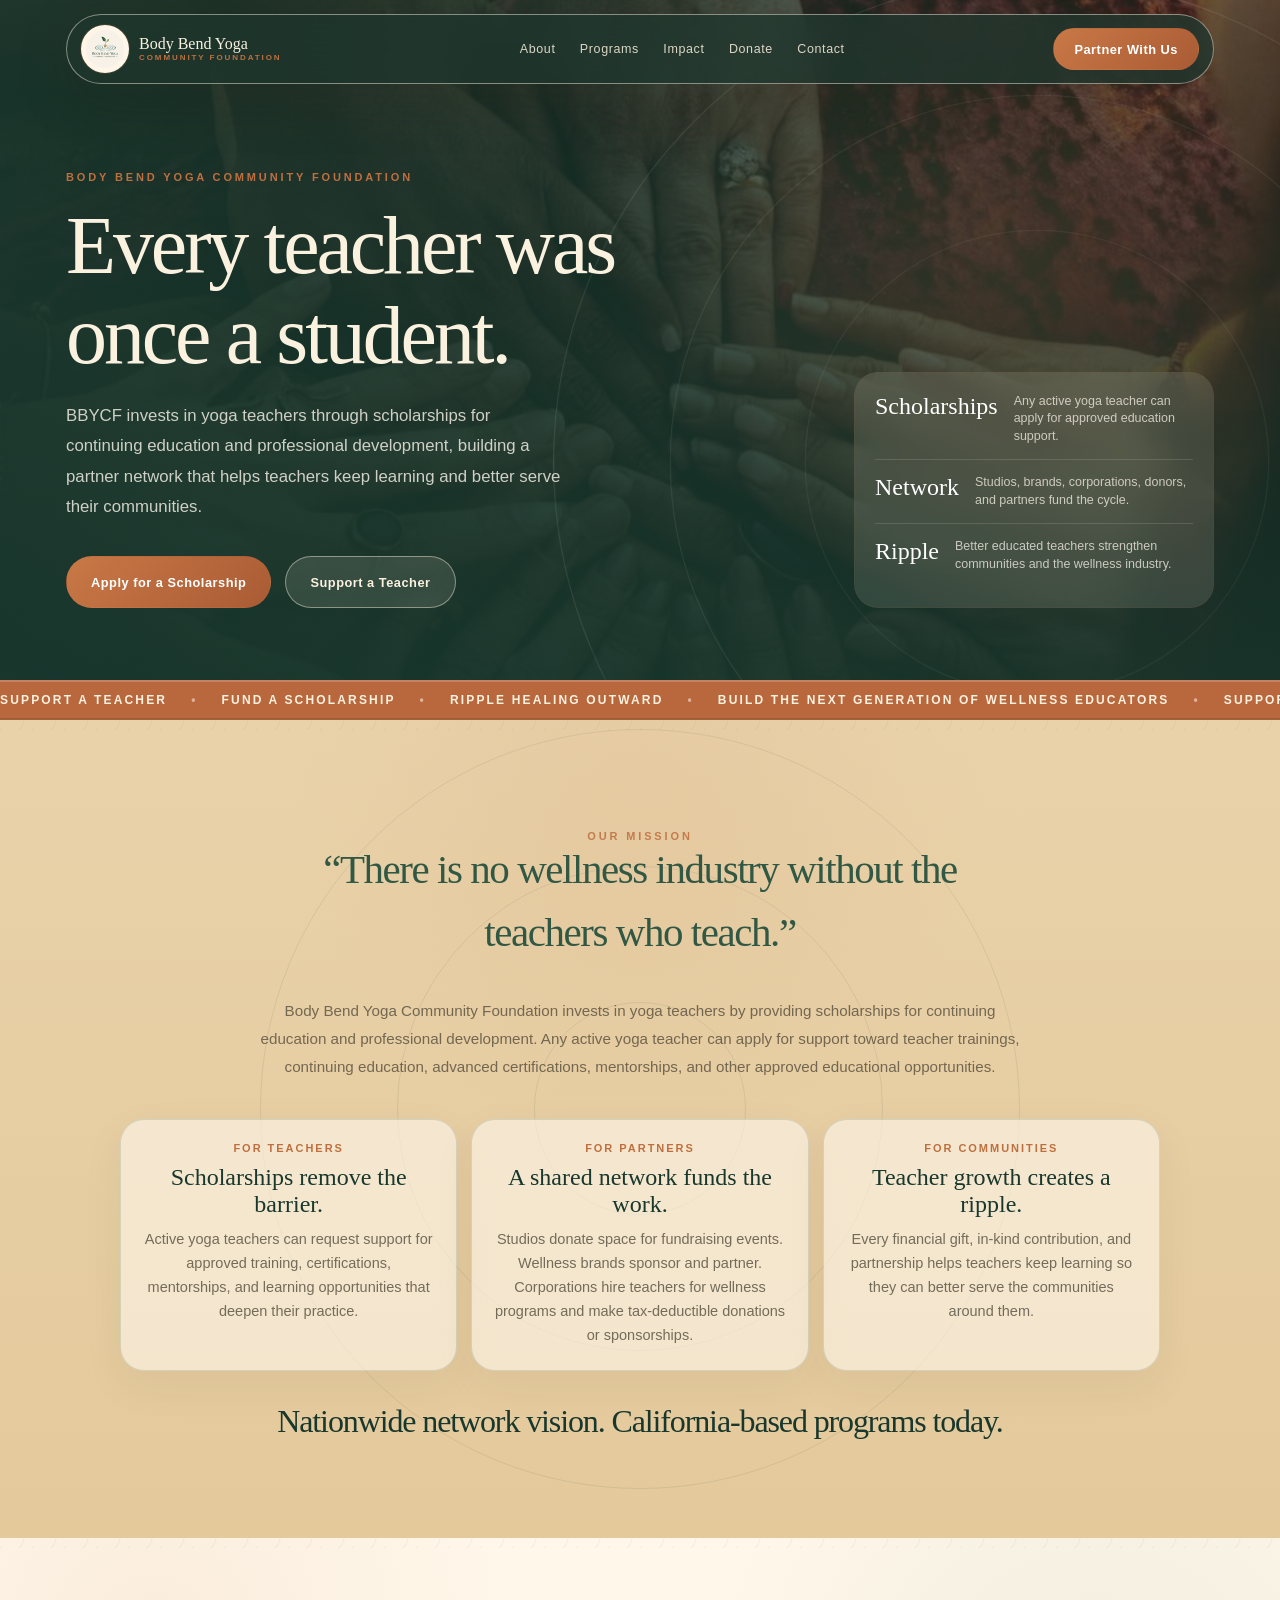
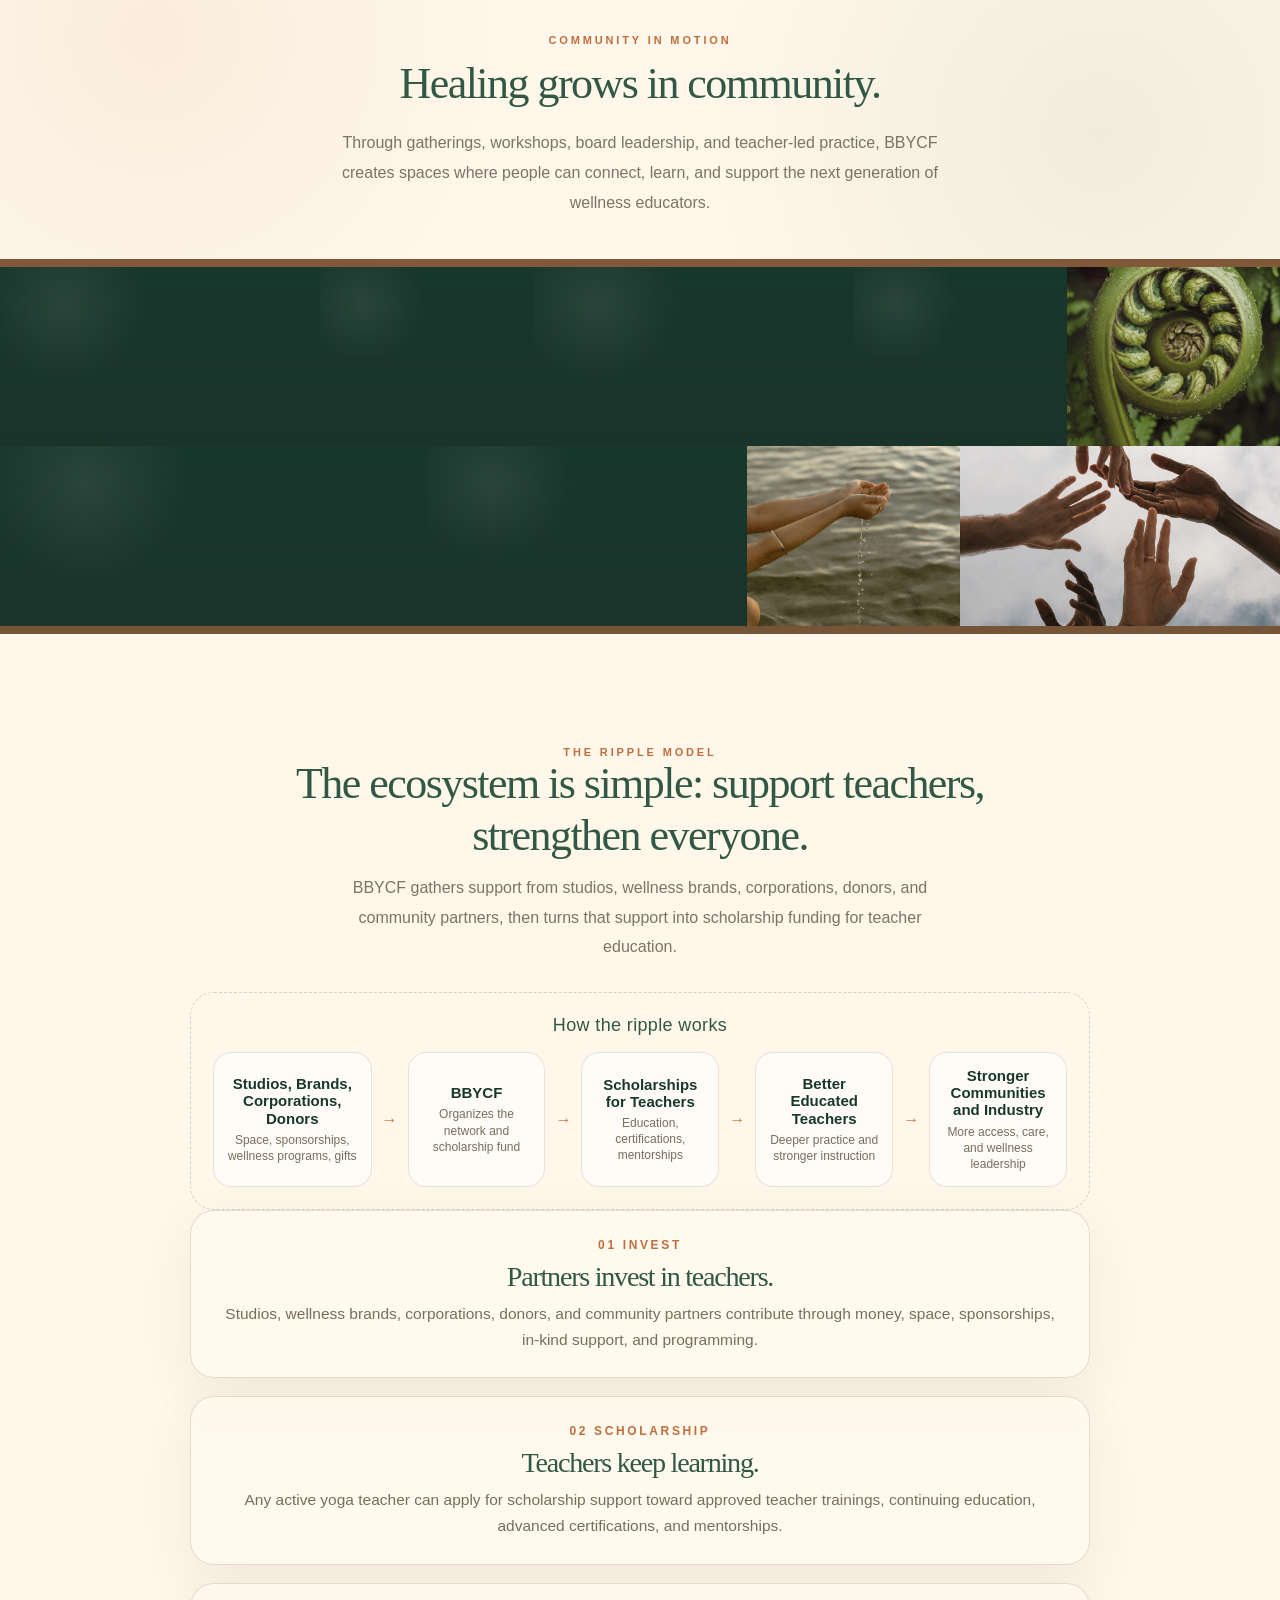
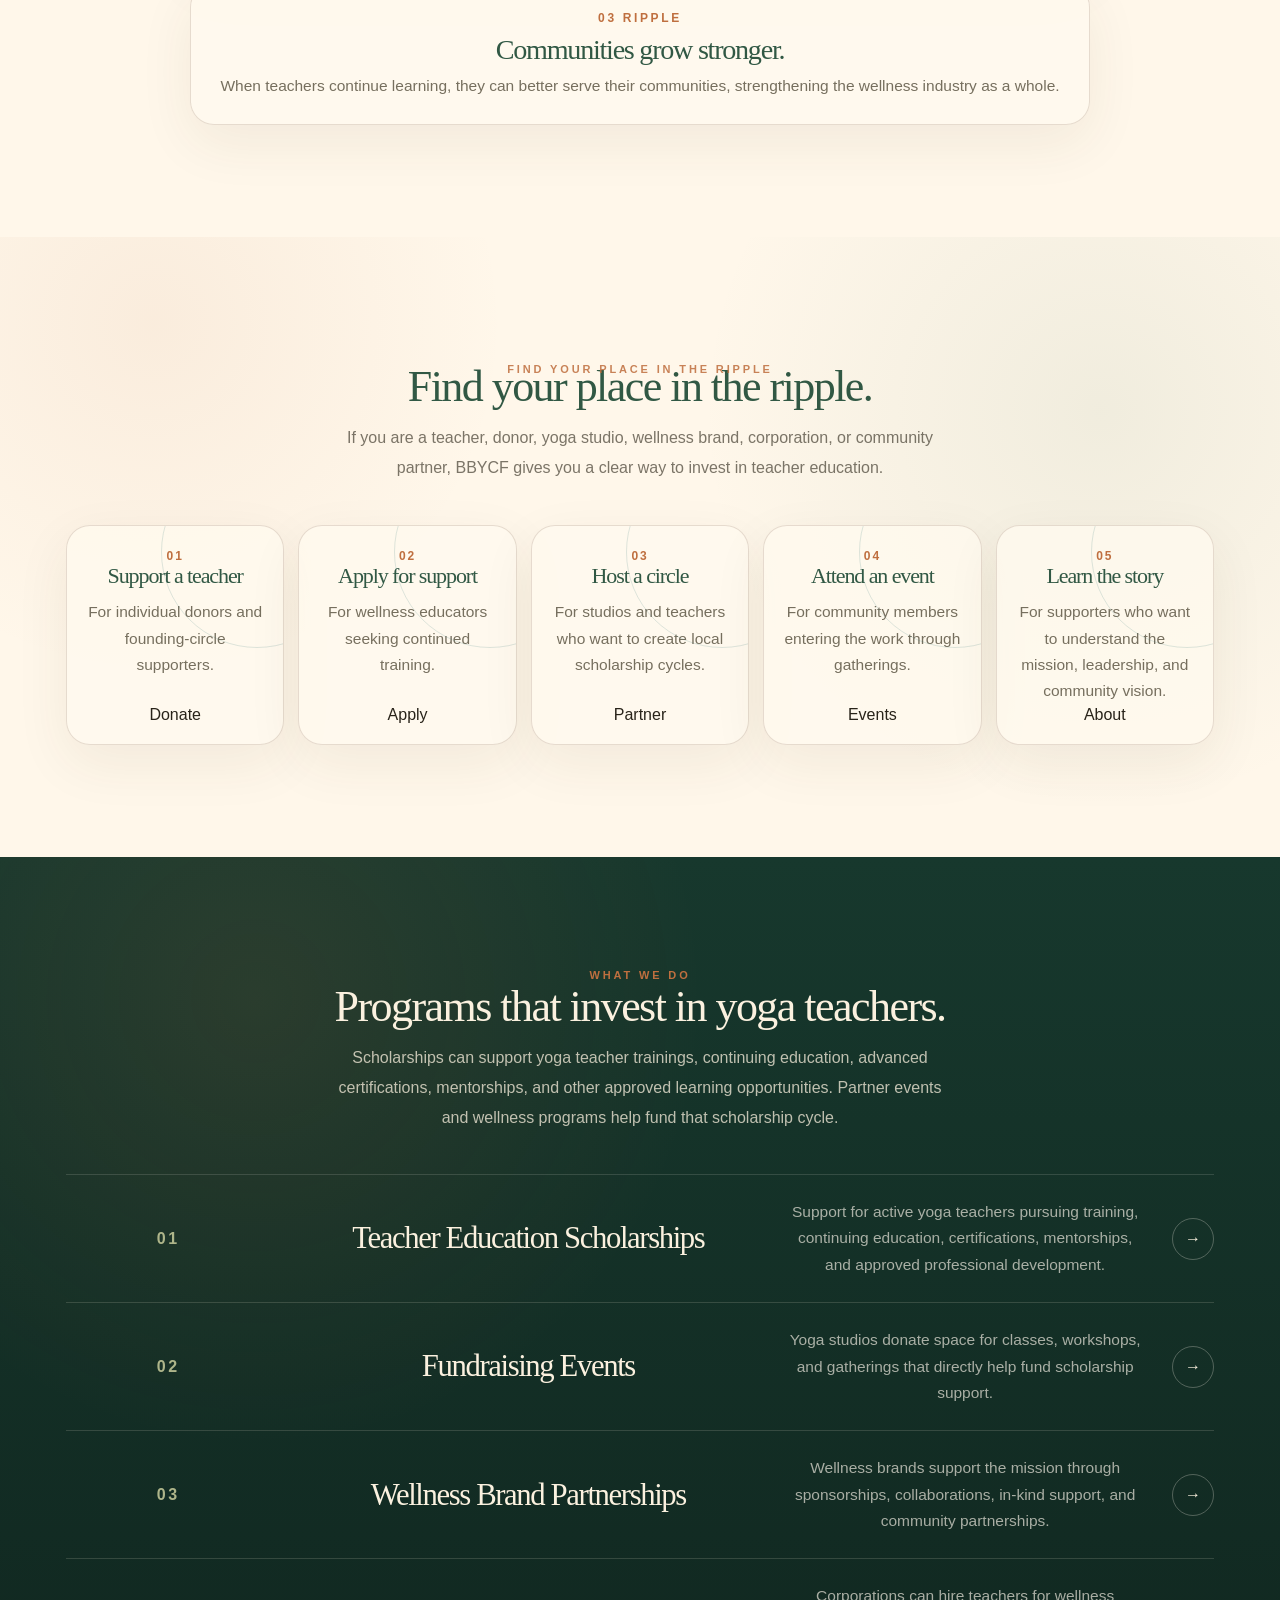
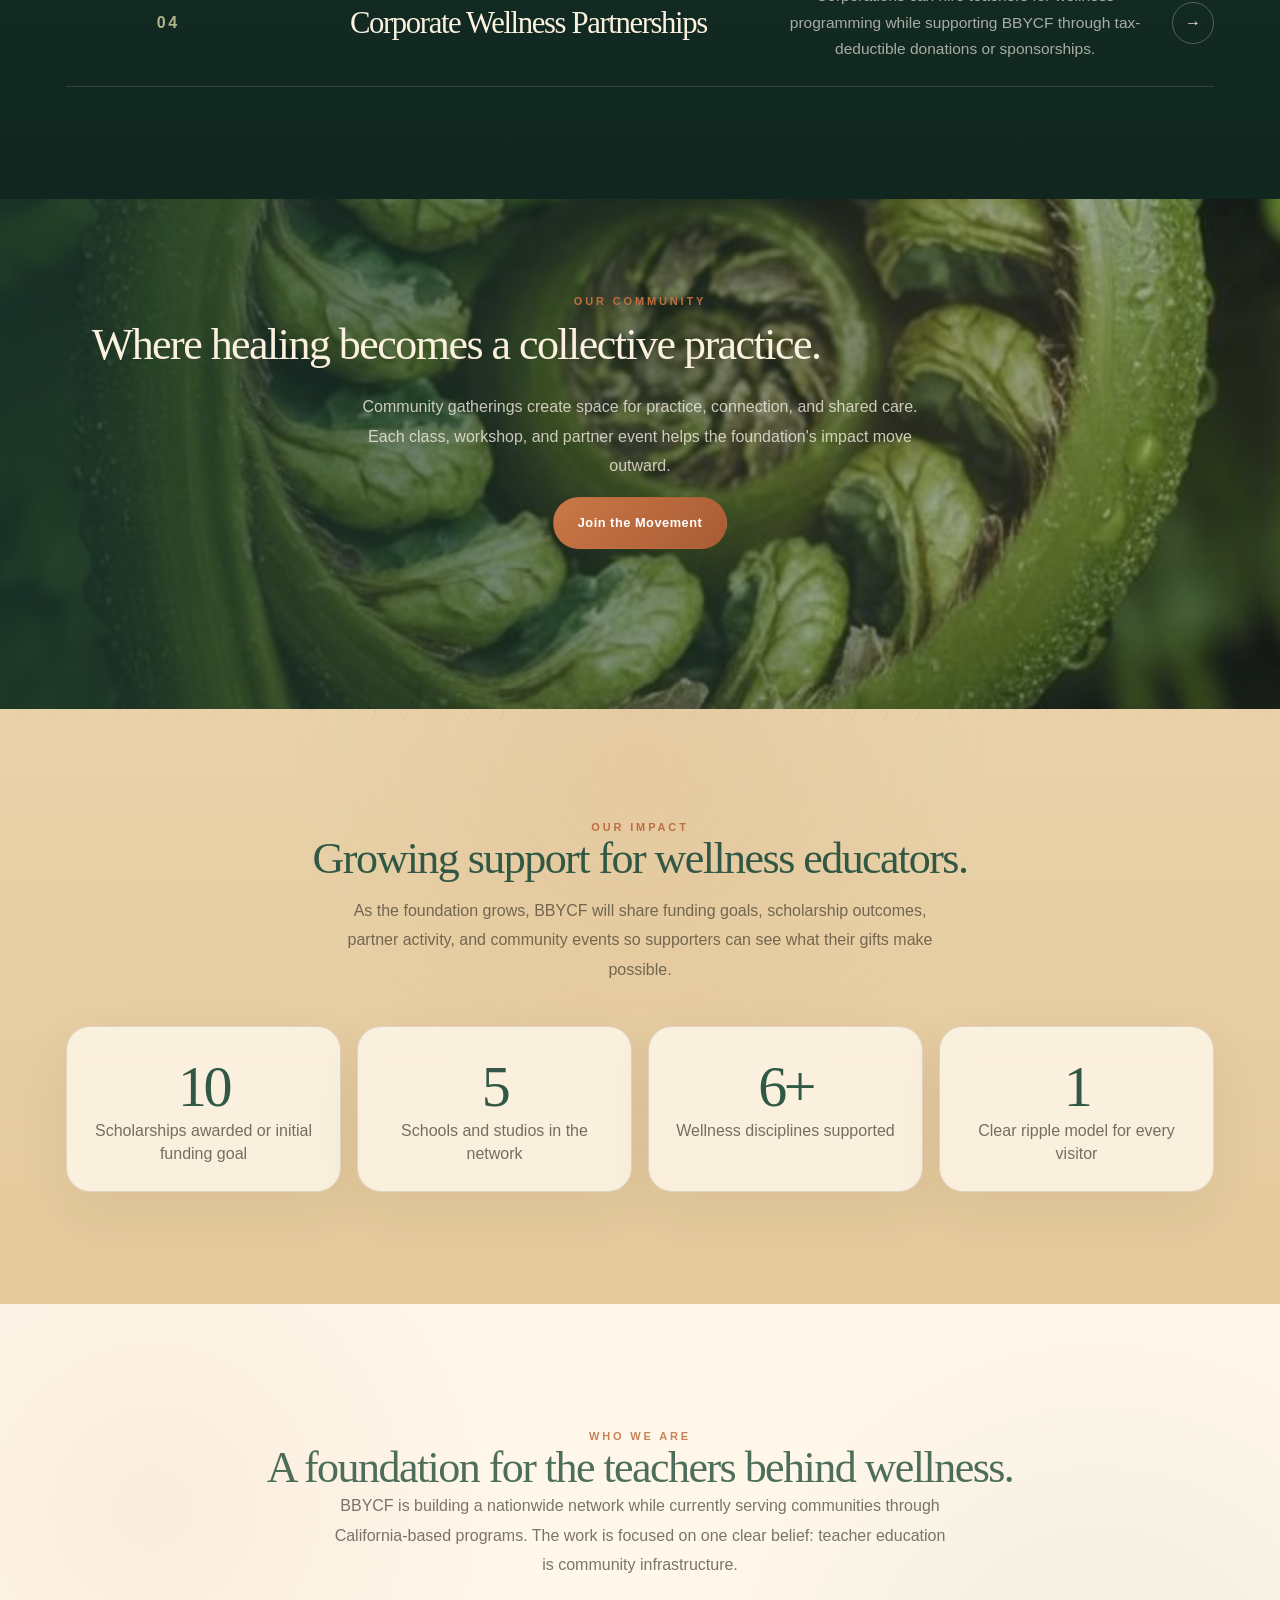
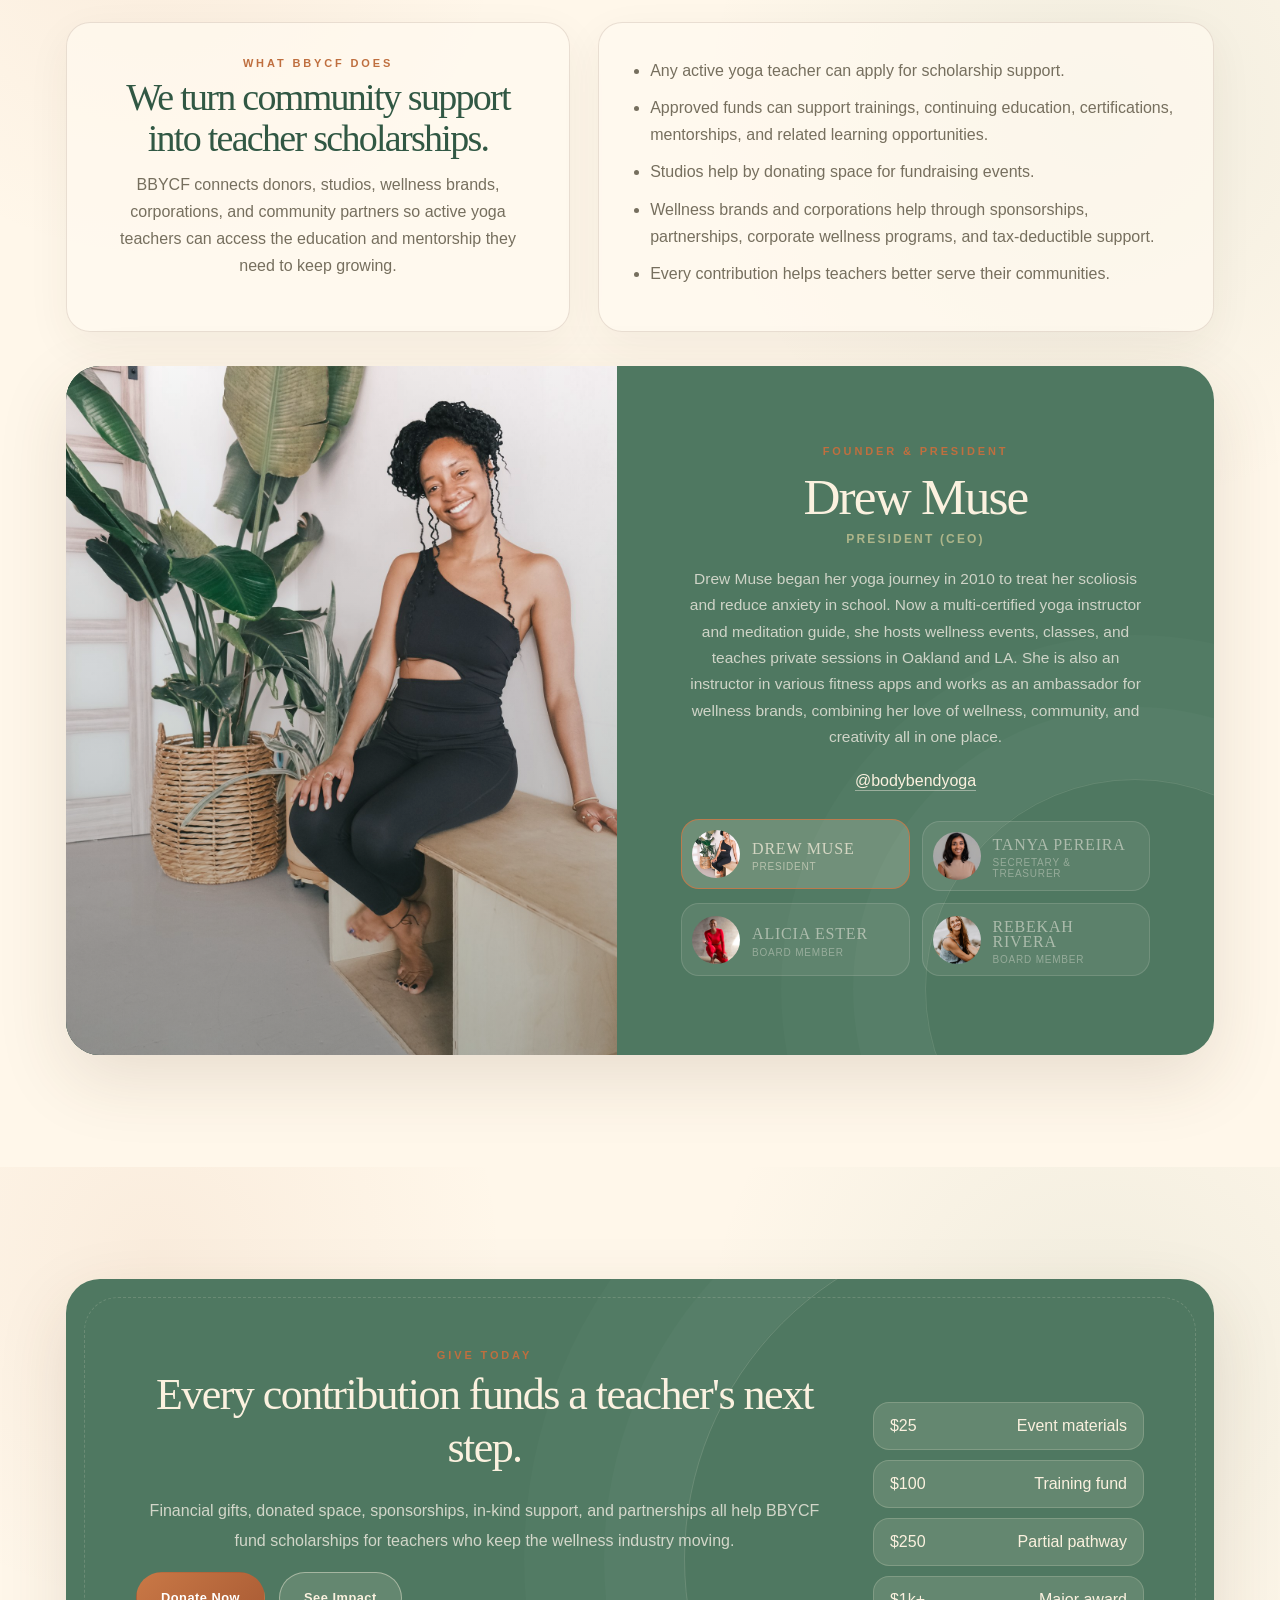
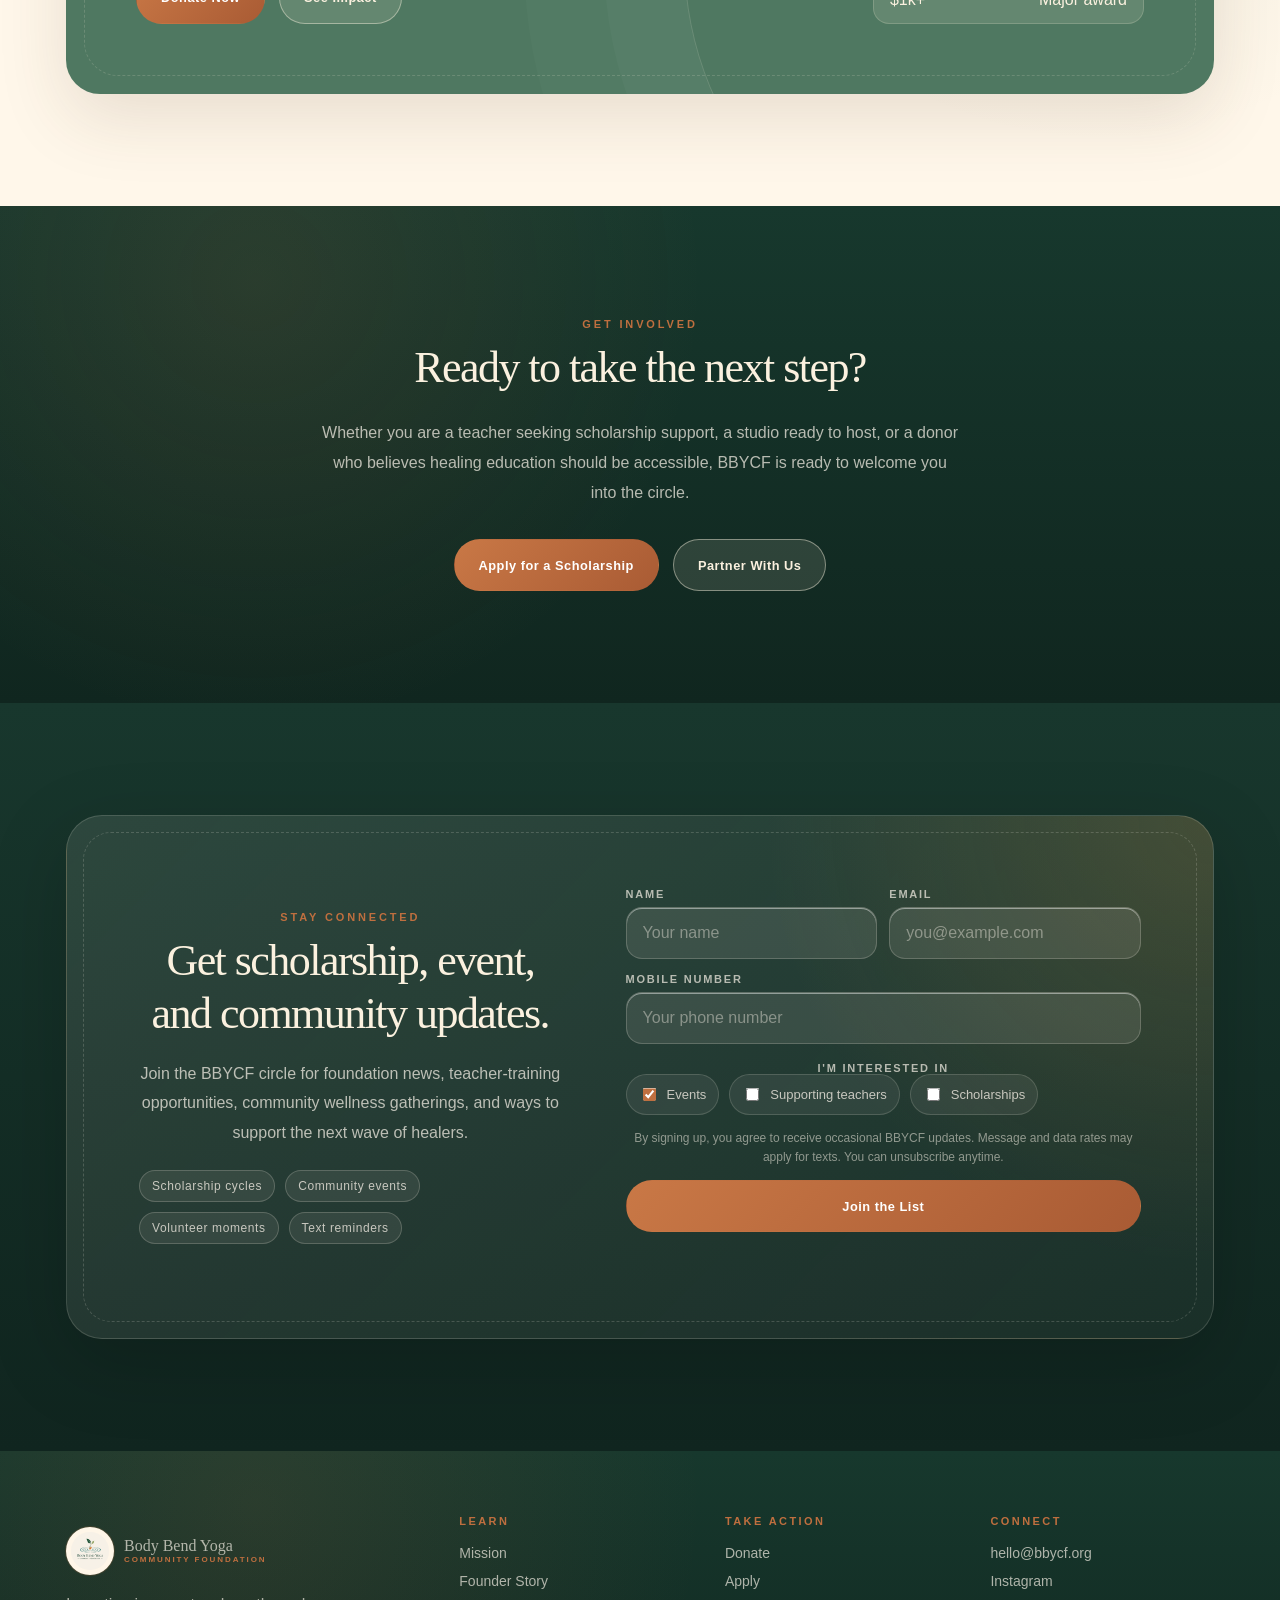
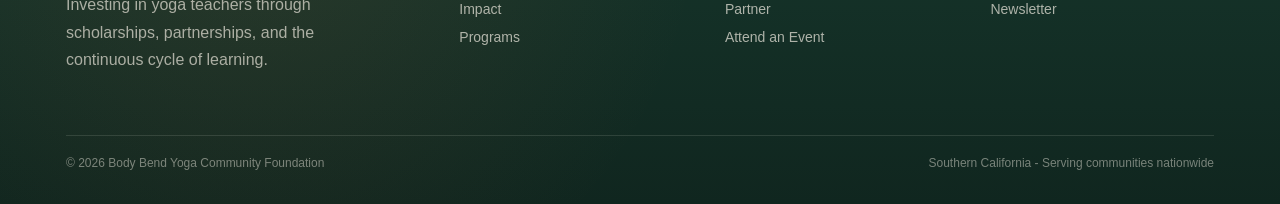
==== commit d7b05e03: "Center main content headings and copy" ====
--- a/index.html
+++ b/index.html
@@ -767,10 +767,52 @@
     .gallery-intro { max-width: 760px; margin-bottom: 42px; }
     .photo-grid { grid-auto-rows: clamp(132px, 14vw, 210px); }
     .ripple-model, .pathways, .programs, .impact, .leadership, .donate-panel, .final-cta { padding-top: 112px; padding-bottom: 112px; }
+
+    /* Stakeholder edit: center main-section subheadings and supporting copy below the hero/header. */
+    body > section .wrap { text-align: center; }
+    body > section h2,
+    body > section h3,
+    body > section p { text-align: center; }
+    body > section p { margin-left: auto; margin-right: auto; }
+    body > section .section-head {
+      display: block;
+      max-width: 780px;
+      margin-left: auto;
+      margin-right: auto;
+      text-align: center;
+    }
+    body > section .section-head h2,
+    body > section .section-head p,
+    body > section .gallery-intro h2,
+    body > section .gallery-intro p,
+    body > section .story-band h2,
+    body > section .story-band p,
+    body > section .donate-card h2,
+    body > section .donate-card p,
+    body > section .signup-copy h2,
+    body > section .signup-copy p,
+    body > section .team-copy h2,
+    body > section .team-copy p,
+    body > section .step-card p,
+    body > section .path-card p,
+    body > section .program-row p { margin-left: auto; margin-right: auto; }
+    body > section .clarity-card,
+    body > section .who-card,
+    body > section .step-card,
+    body > section .path-card,
+    body > section .metric,
+    body > section .program-row,
+    body > section .team-copy,
+    body > section .donate-card,
+    body > section .signup-copy { text-align: center; }
+    body > section .program-row .arrow { justify-self: center; }
+    body > section .who-list { text-align: left; }
     .signup-section { padding-bottom: 112px; }
+
     .step-card { padding: 24px; }
     .step-card h3 { font-size: clamp(22px, 2.2vw, 30px); line-height: 1.12; }
     .step-card p, .path-card p, .program-row p, .team-copy p { font-size: 15.5px; line-height: 1.7; }
+
     .path-card { min-height: 220px; padding: 20px; }
     .path-card h3 { font-size: 22px; line-height: 1.08; }
     .program-row { padding: 24px 0; }
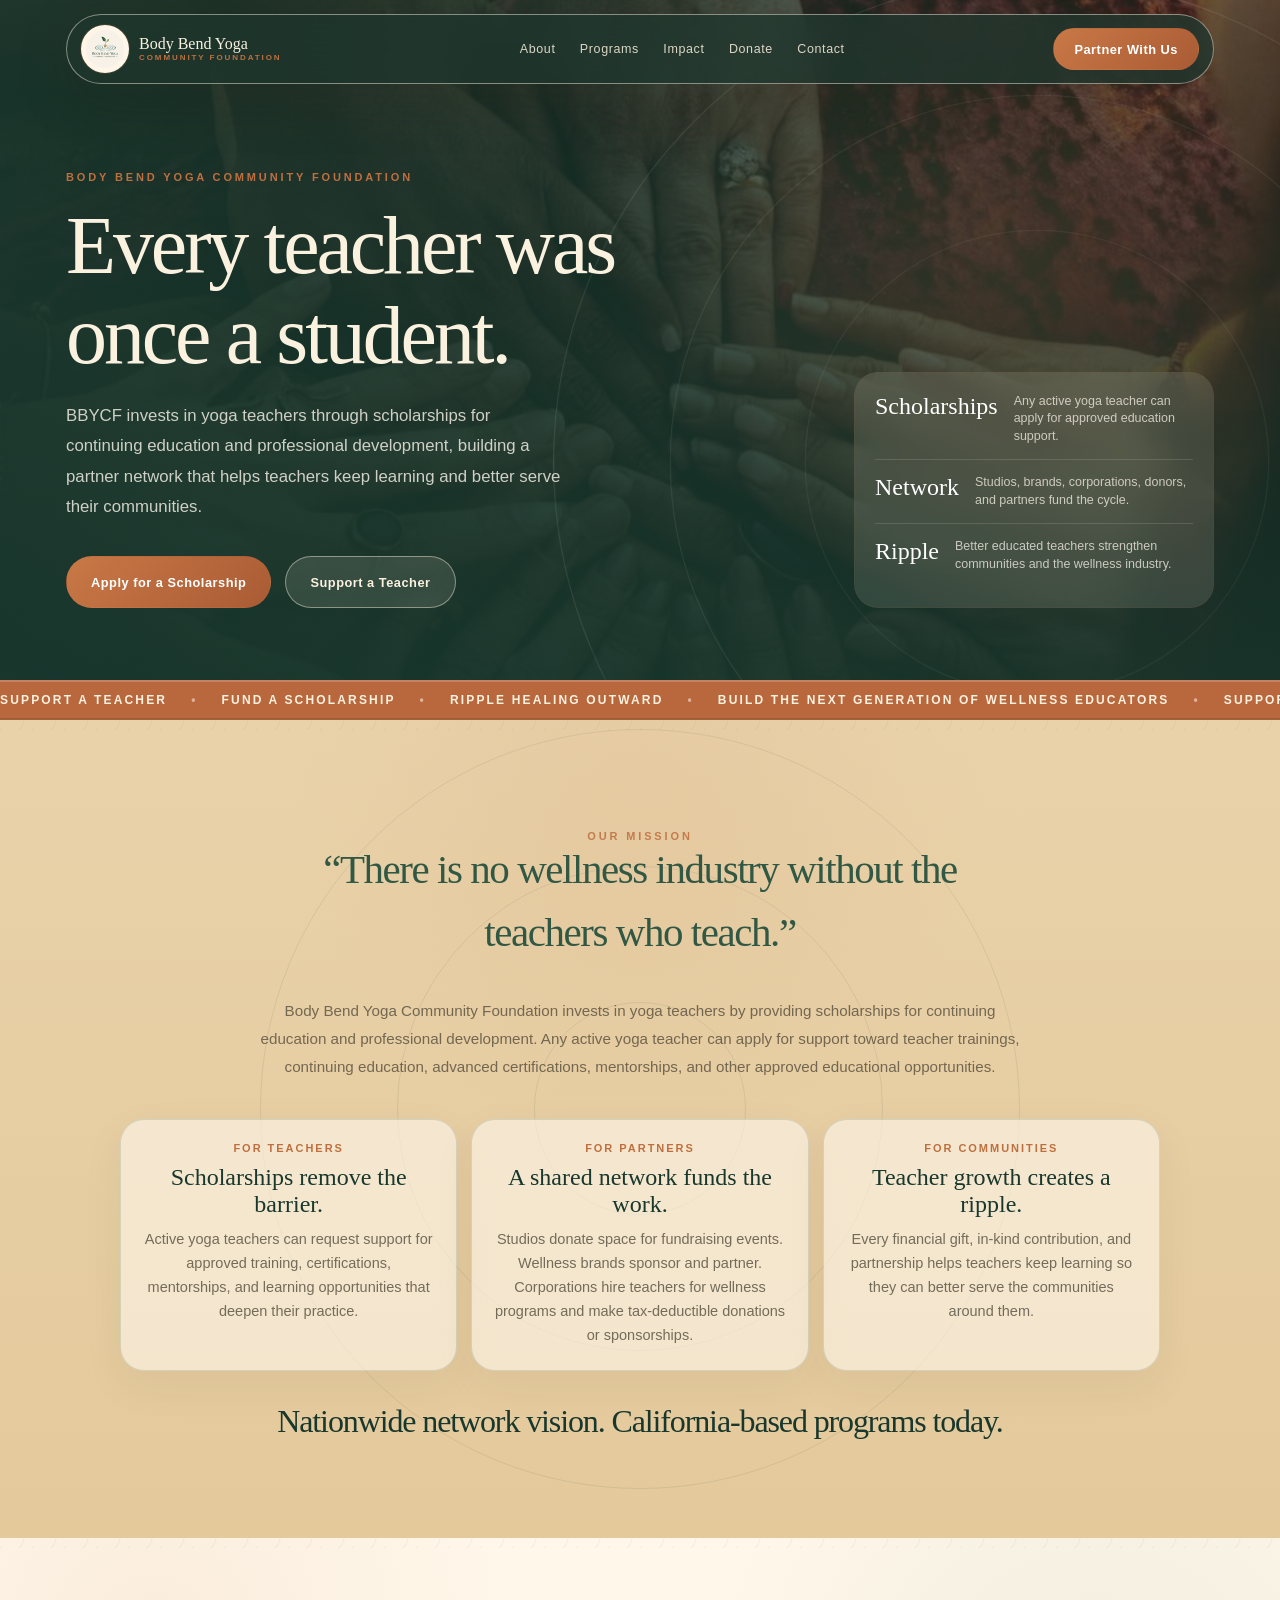
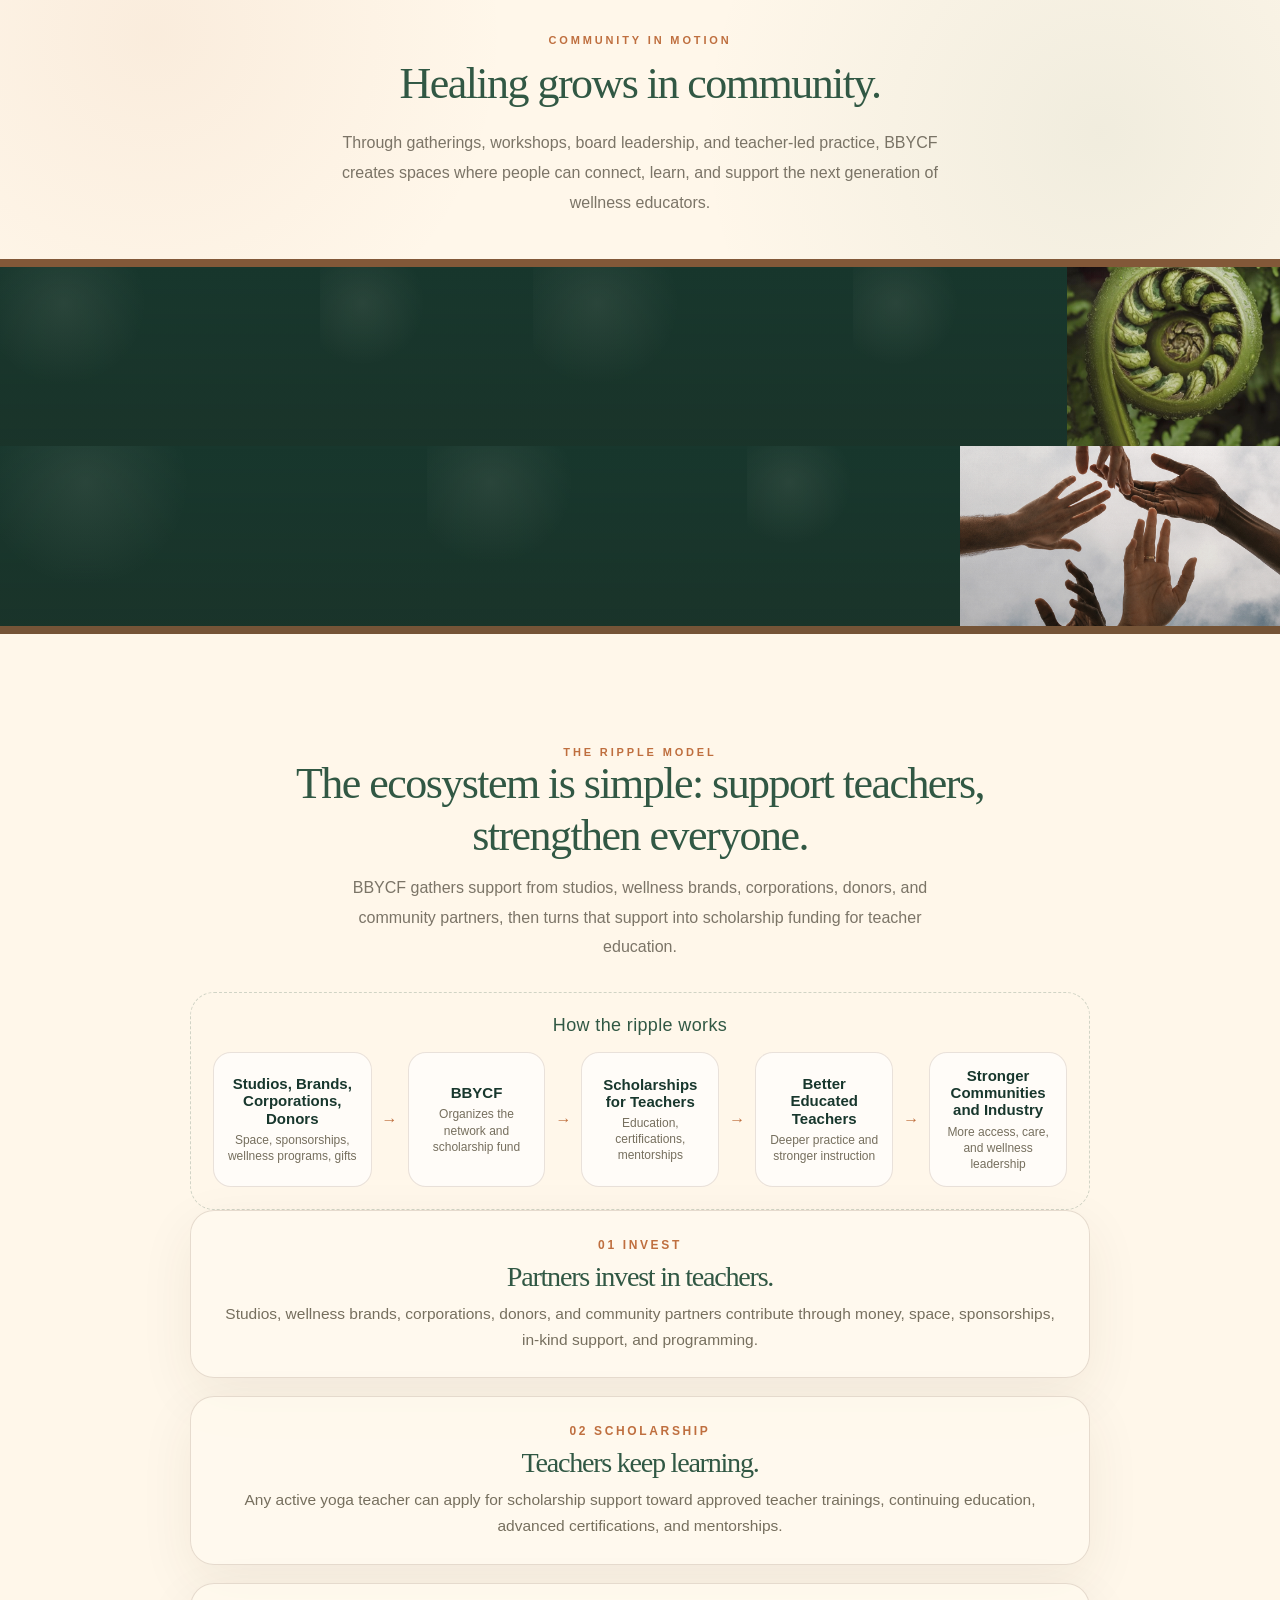
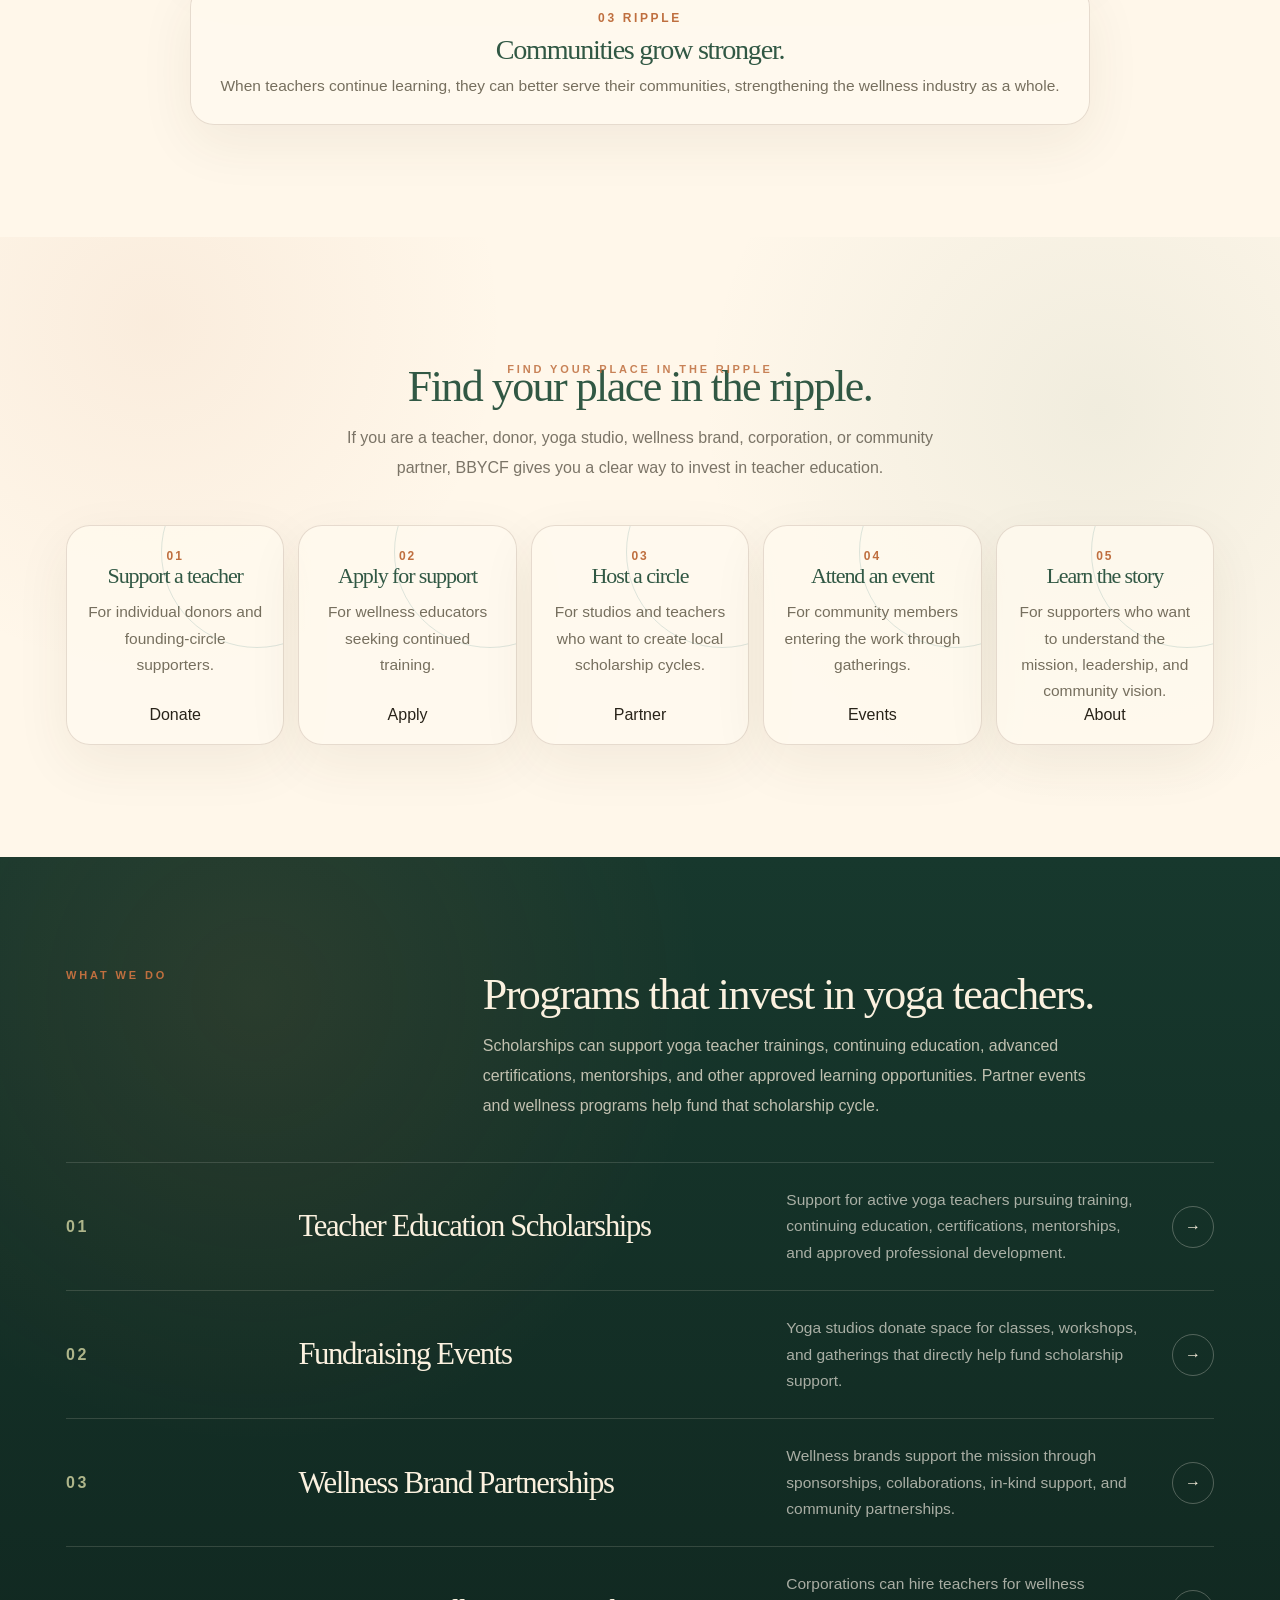
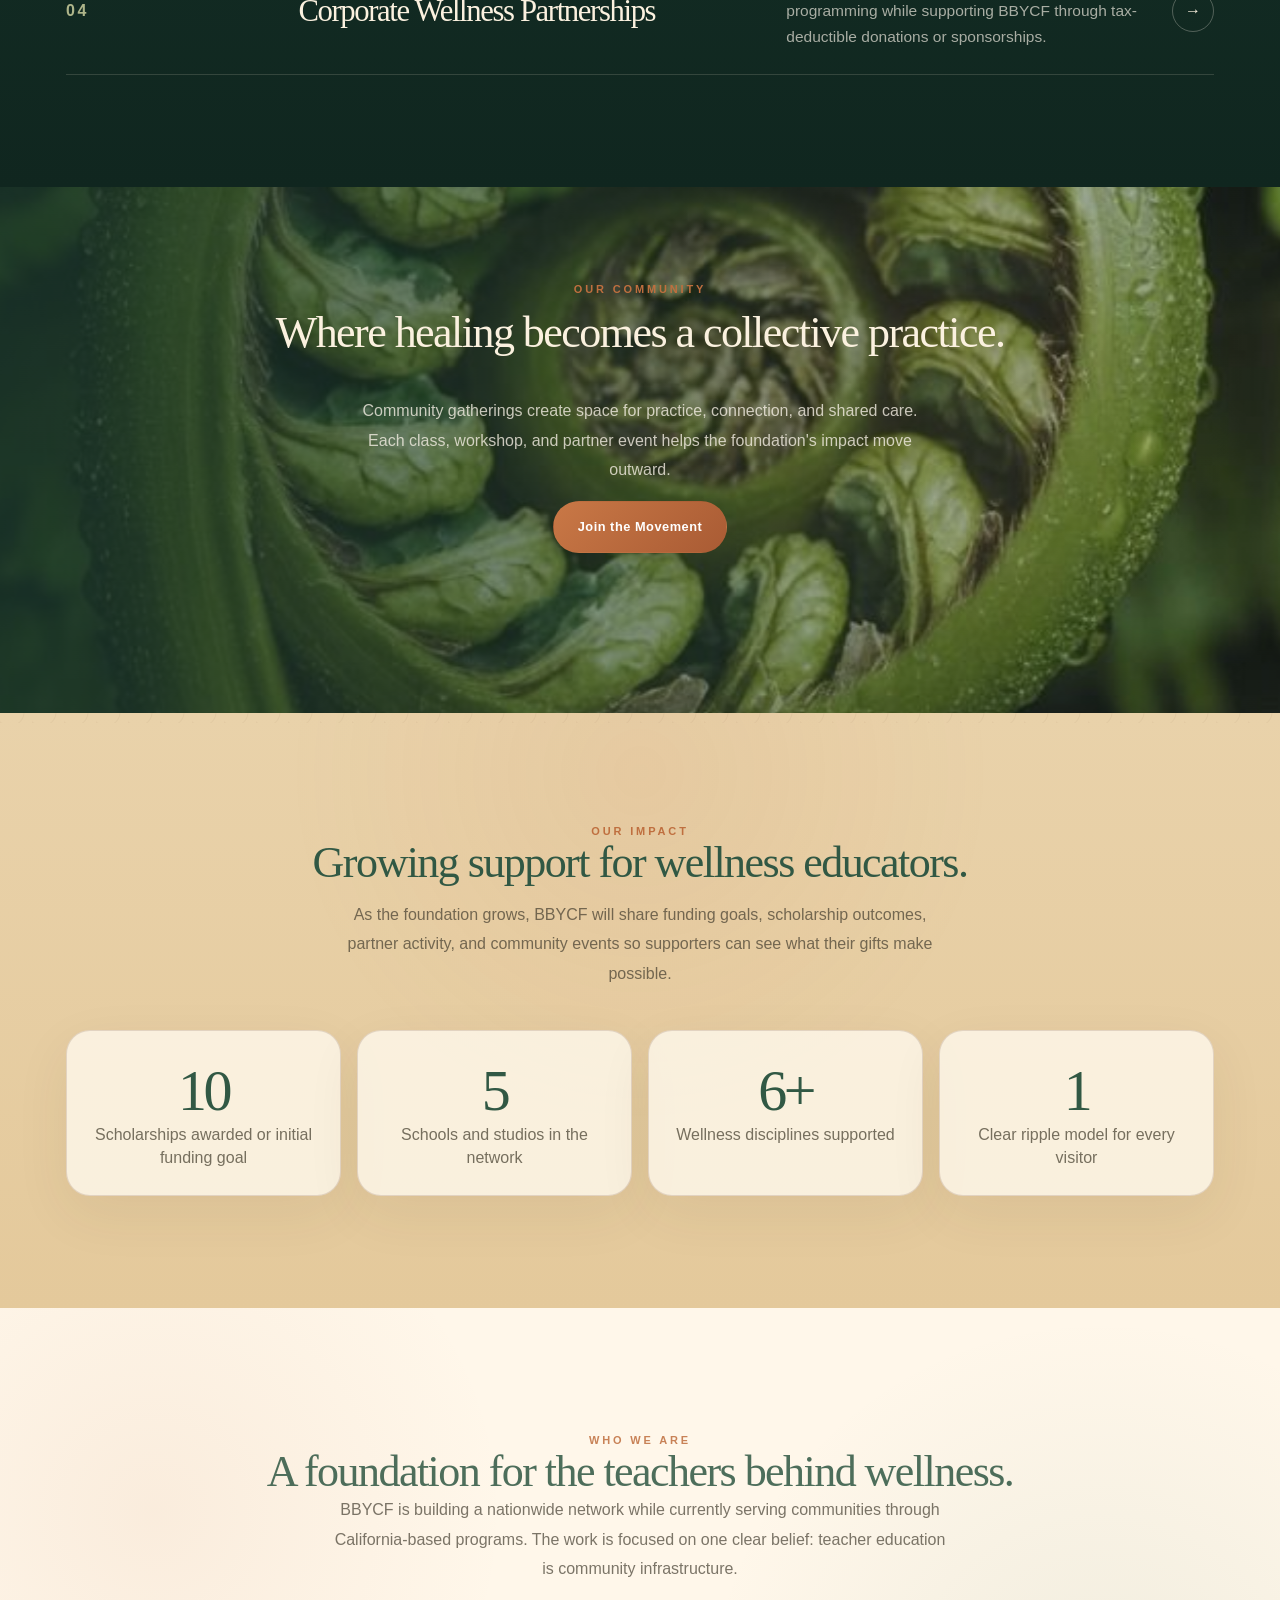
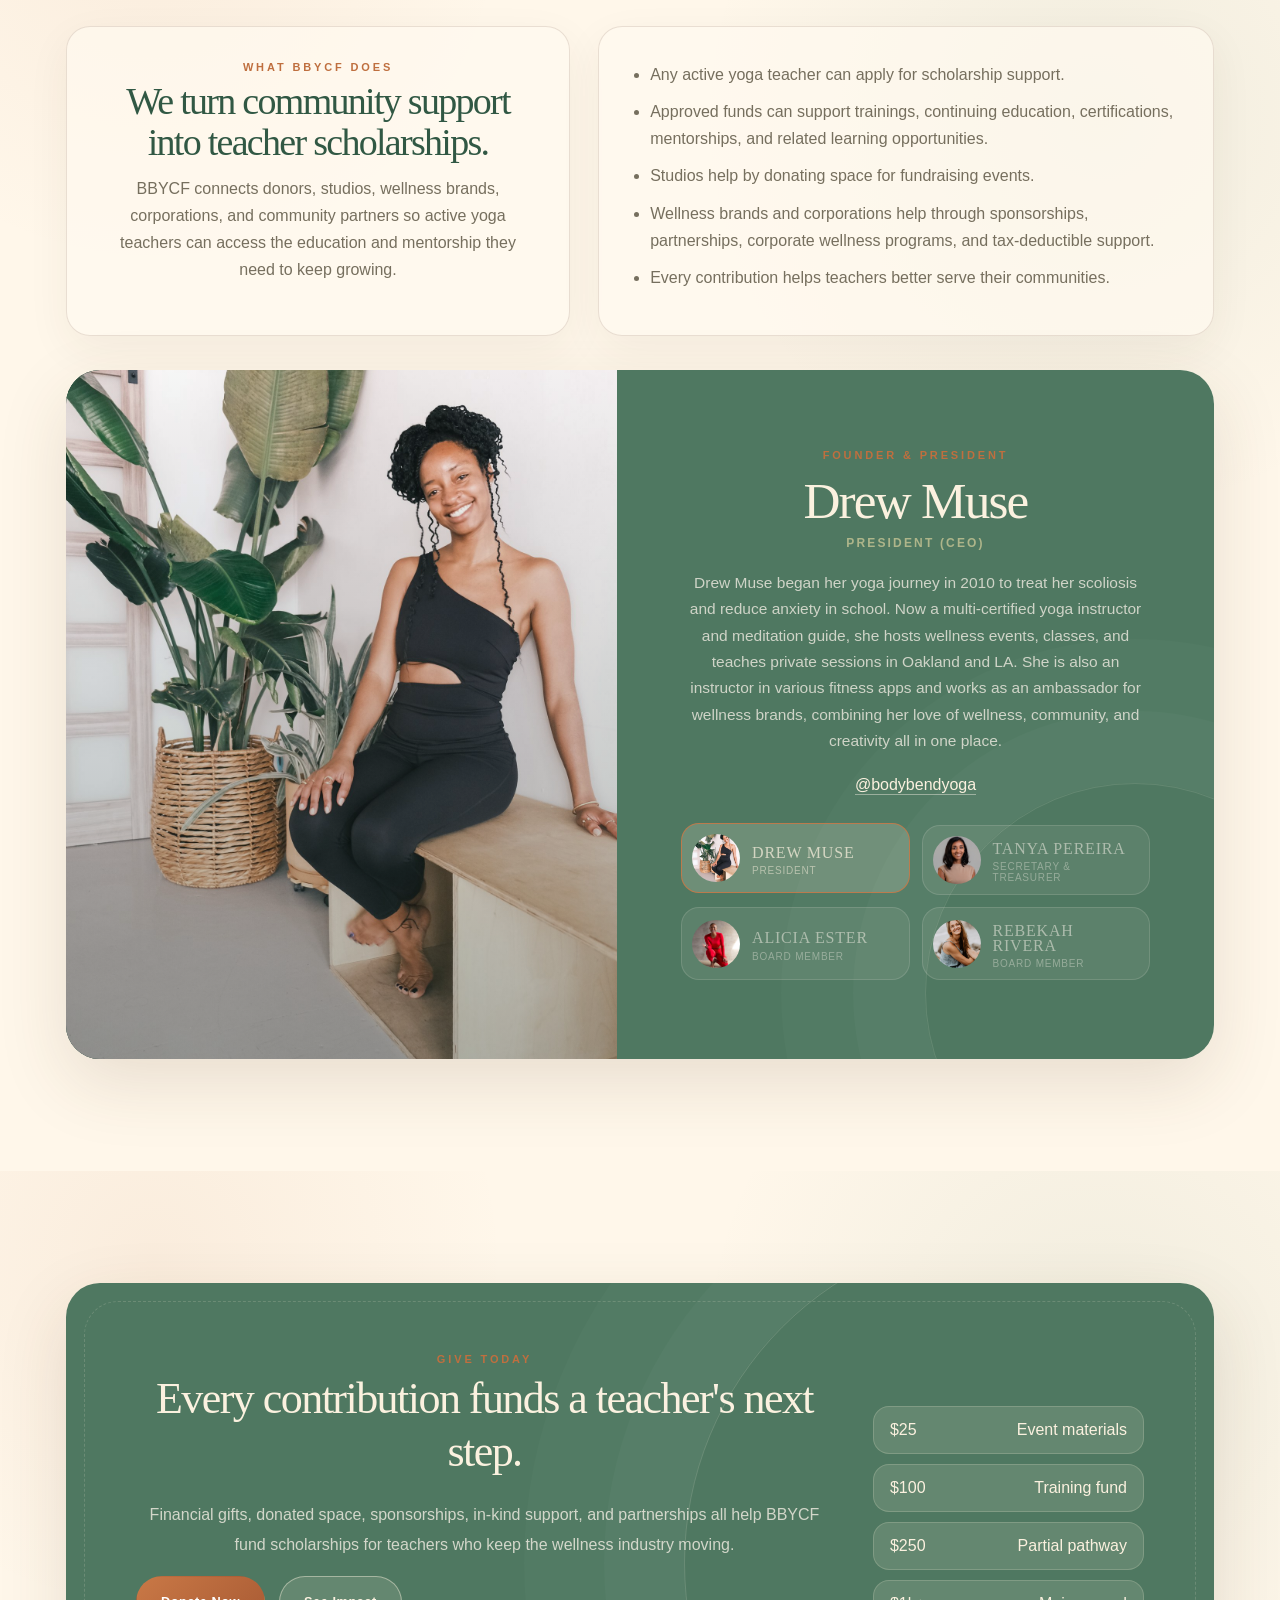
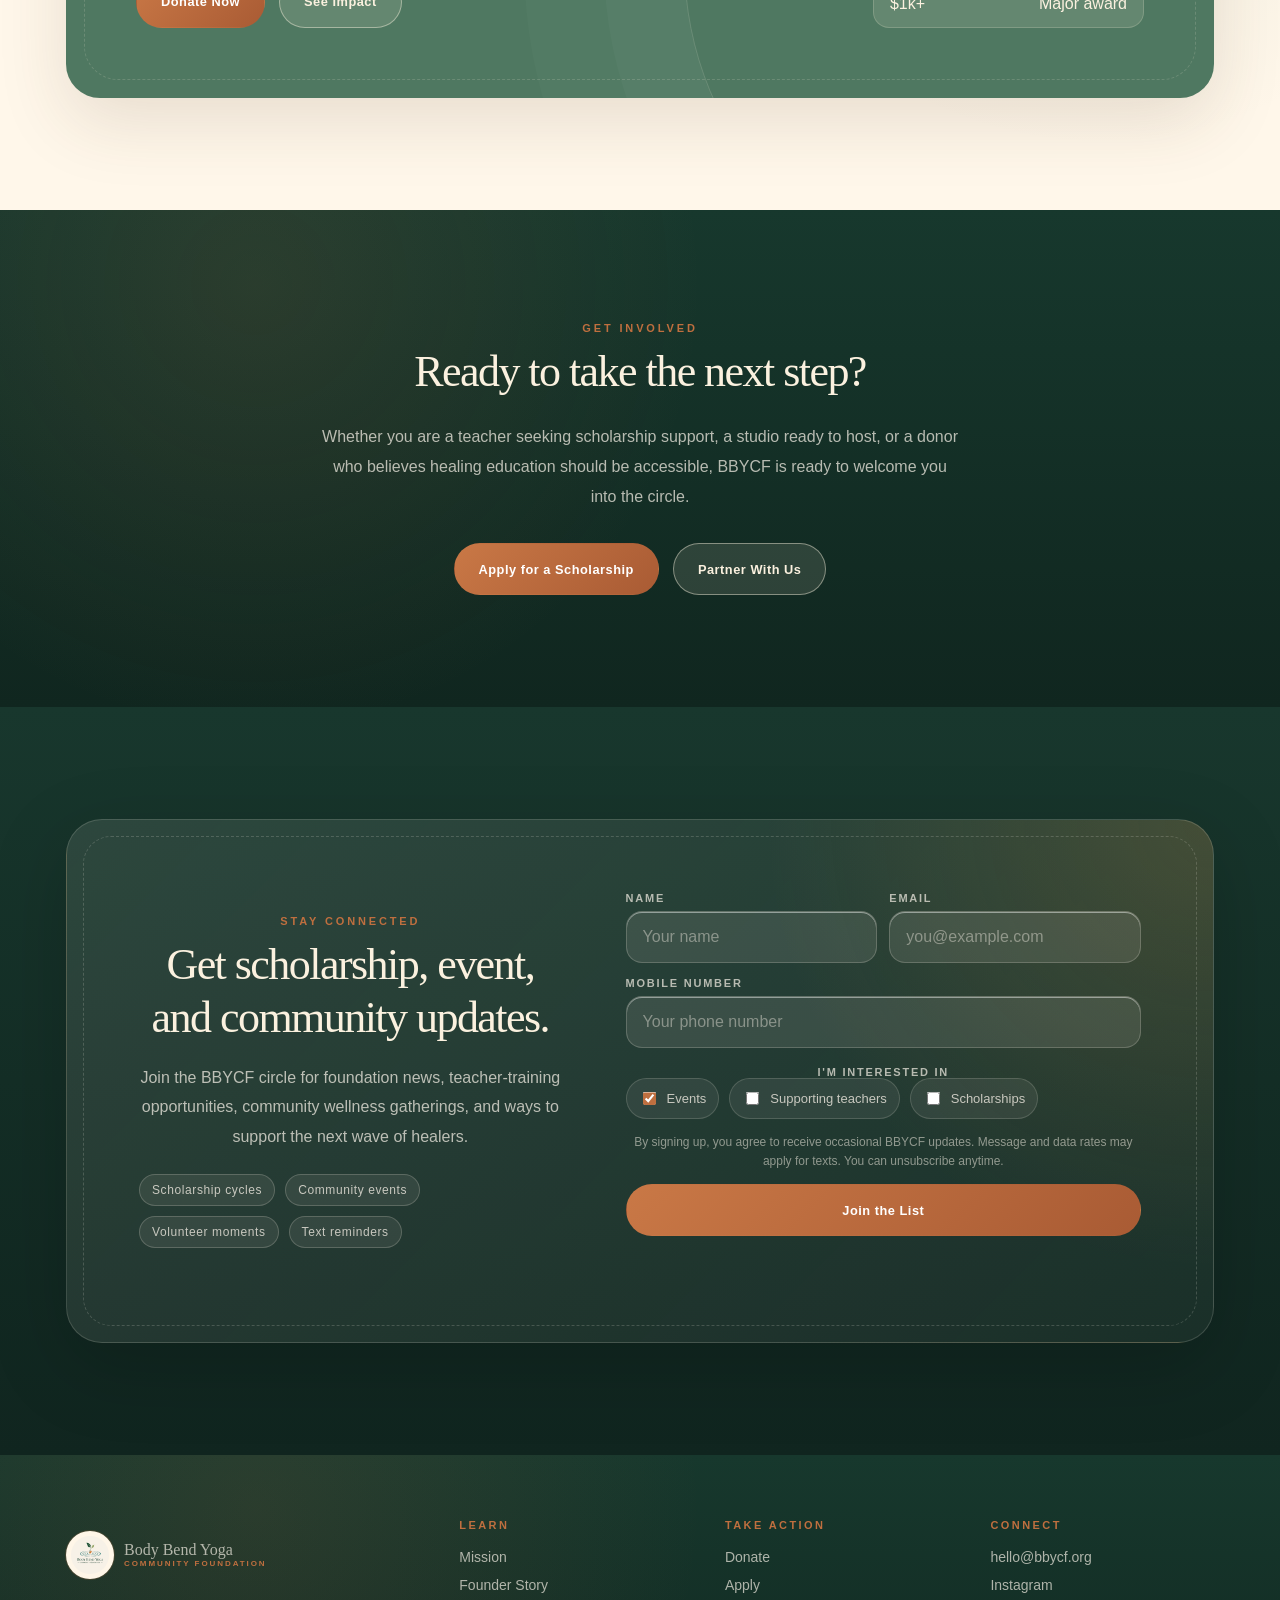
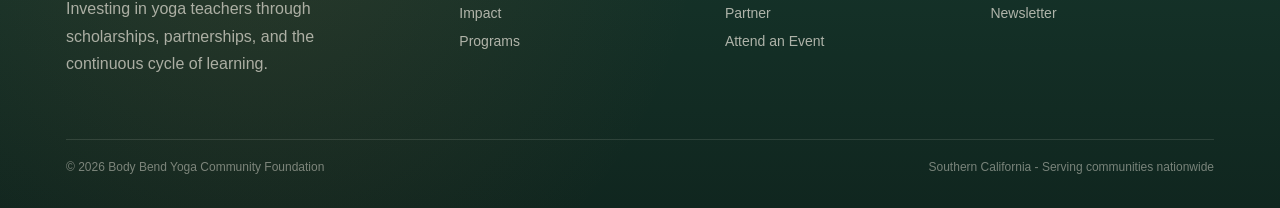
==== commit f3f5b197: "Center community story band alignment" ====
--- a/index.html
+++ b/index.html
@@ -807,6 +807,42 @@
     body > section .signup-copy { text-align: center; }
     body > section .program-row .arrow { justify-self: center; }
     body > section .who-list { text-align: left; }
+
+    /* Requested refinement: keep Our Community perfectly centered and keep What We Do left-aligned. */
+    .story-band .wrap {
+      display: grid;
+      justify-items: center;
+      text-align: center;
+    }
+    .story-band .kicker,
+    .story-band h2,
+    .story-band p,
+    .story-band .btn {
+      margin-left: auto;
+      margin-right: auto;
+      text-align: center;
+    }
+    .programs .wrap,
+    .programs .section-head,
+    .programs .section-head h2,
+    .programs .section-head p,
+    .programs .program-row,
+    .programs .program-row h3,
+    .programs .program-row p { text-align: left; }
+    .programs .section-head {
+      display: grid;
+      grid-template-columns: .34fr .66fr;
+      max-width: none;
+      margin-left: 0;
+      margin-right: 0;
+    }
+    .programs .section-head p,
+    .programs .program-row p {
+      margin-left: 0;
+      margin-right: 0;
+    }
+    .programs .program-row .arrow { justify-self: end; }
+
     .signup-section { padding-bottom: 112px; }
 
     .step-card { padding: 24px; }
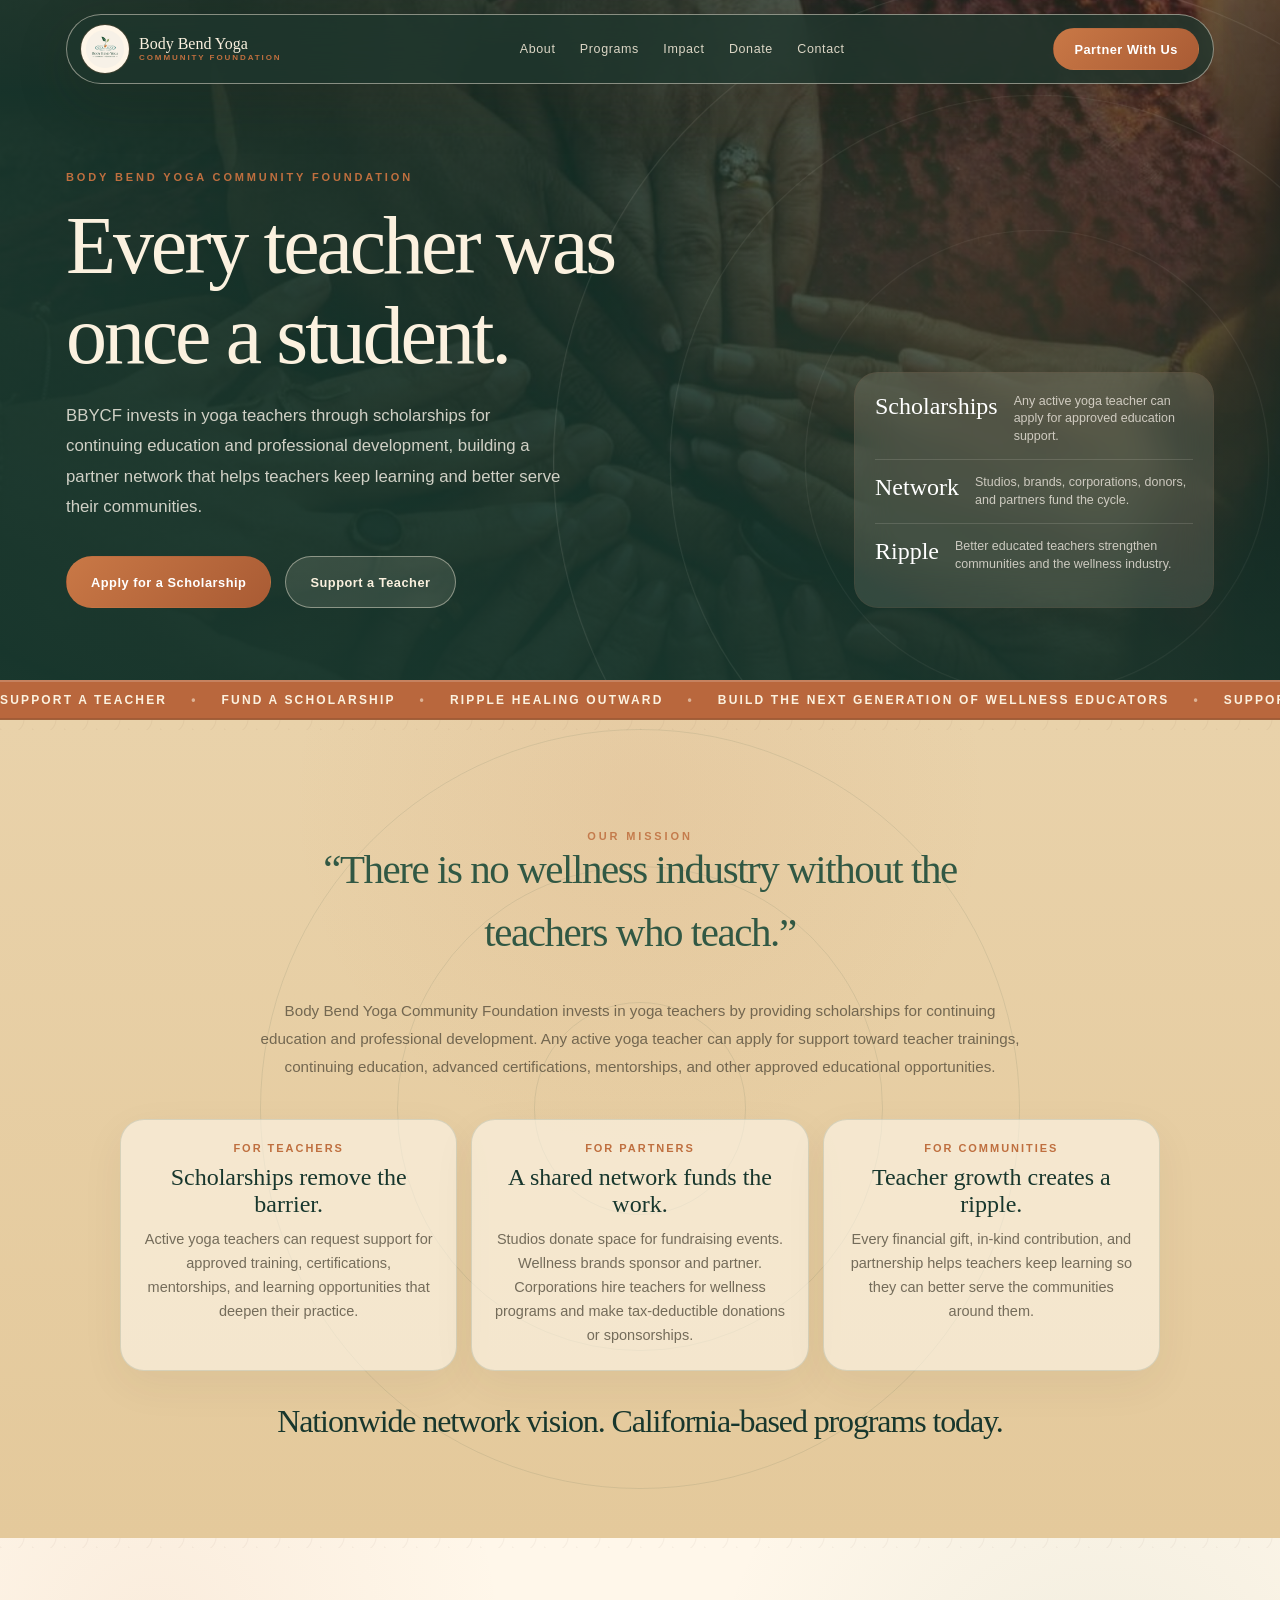
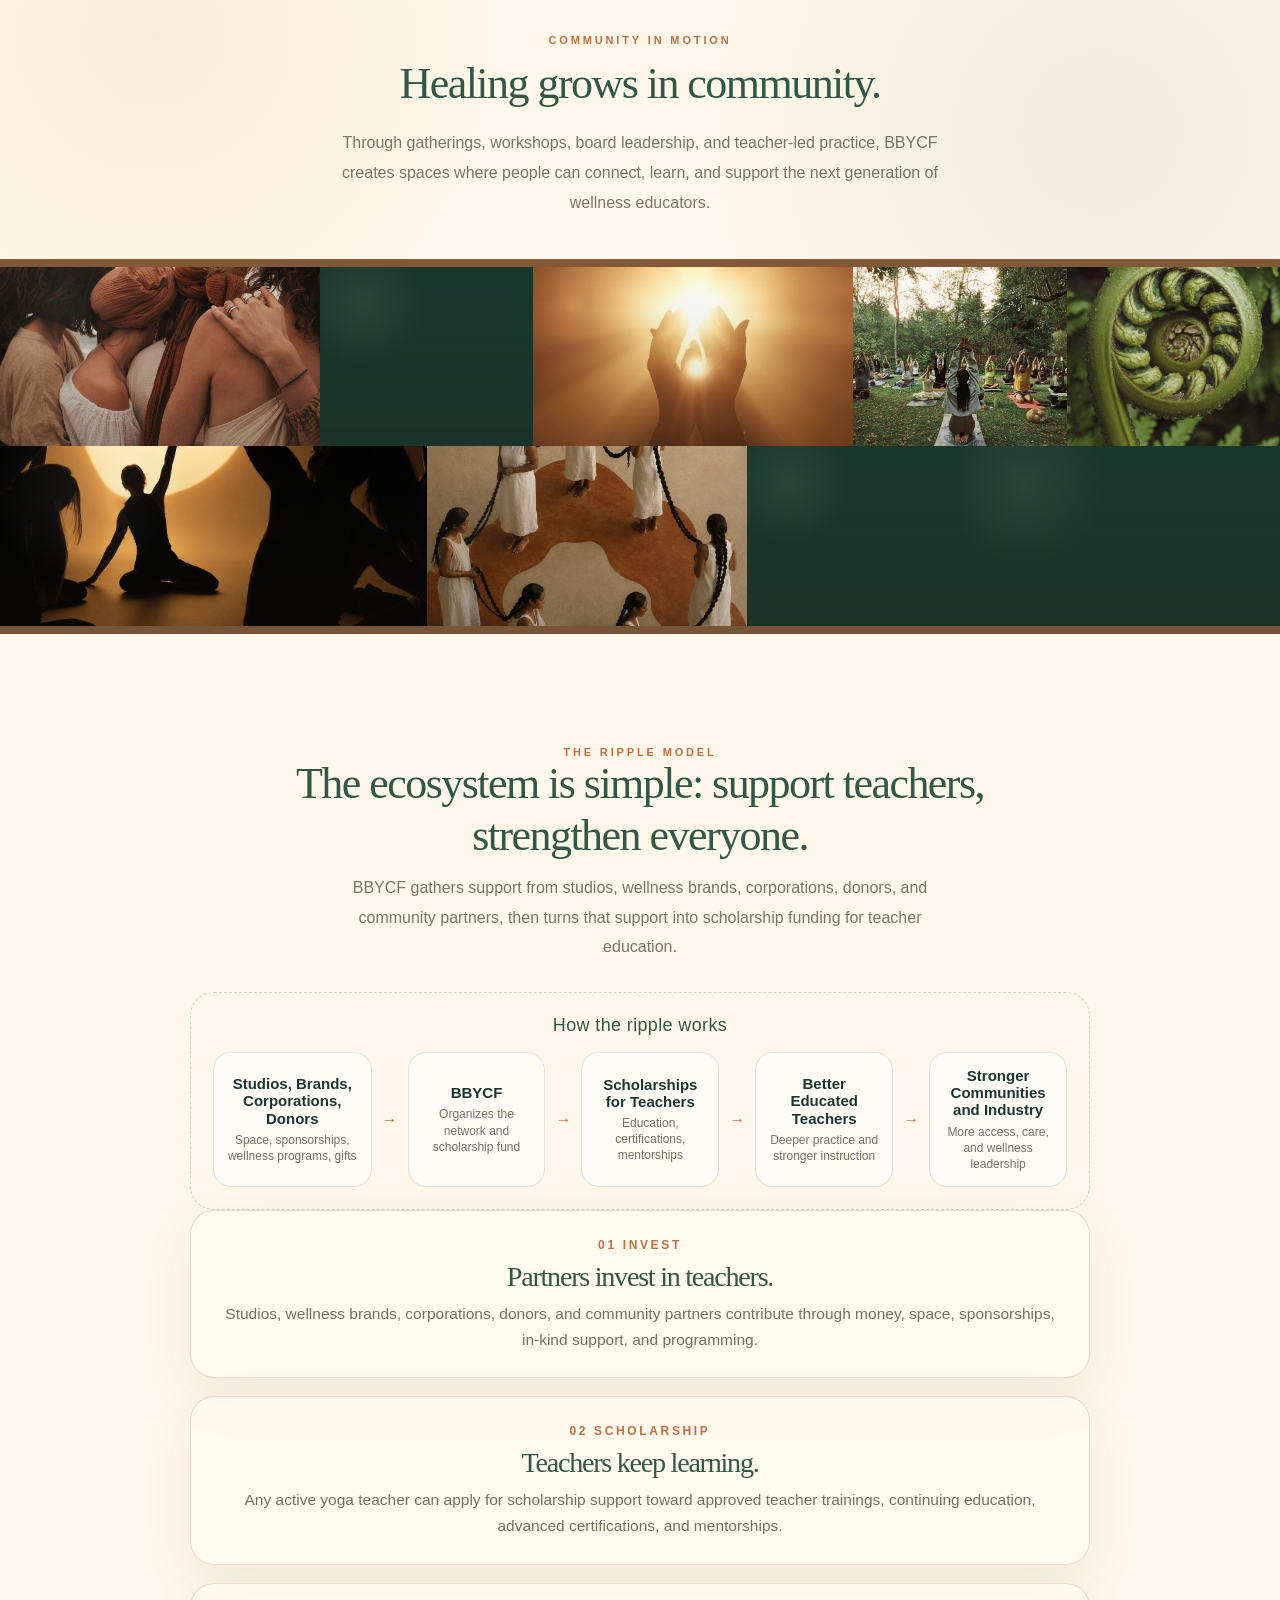
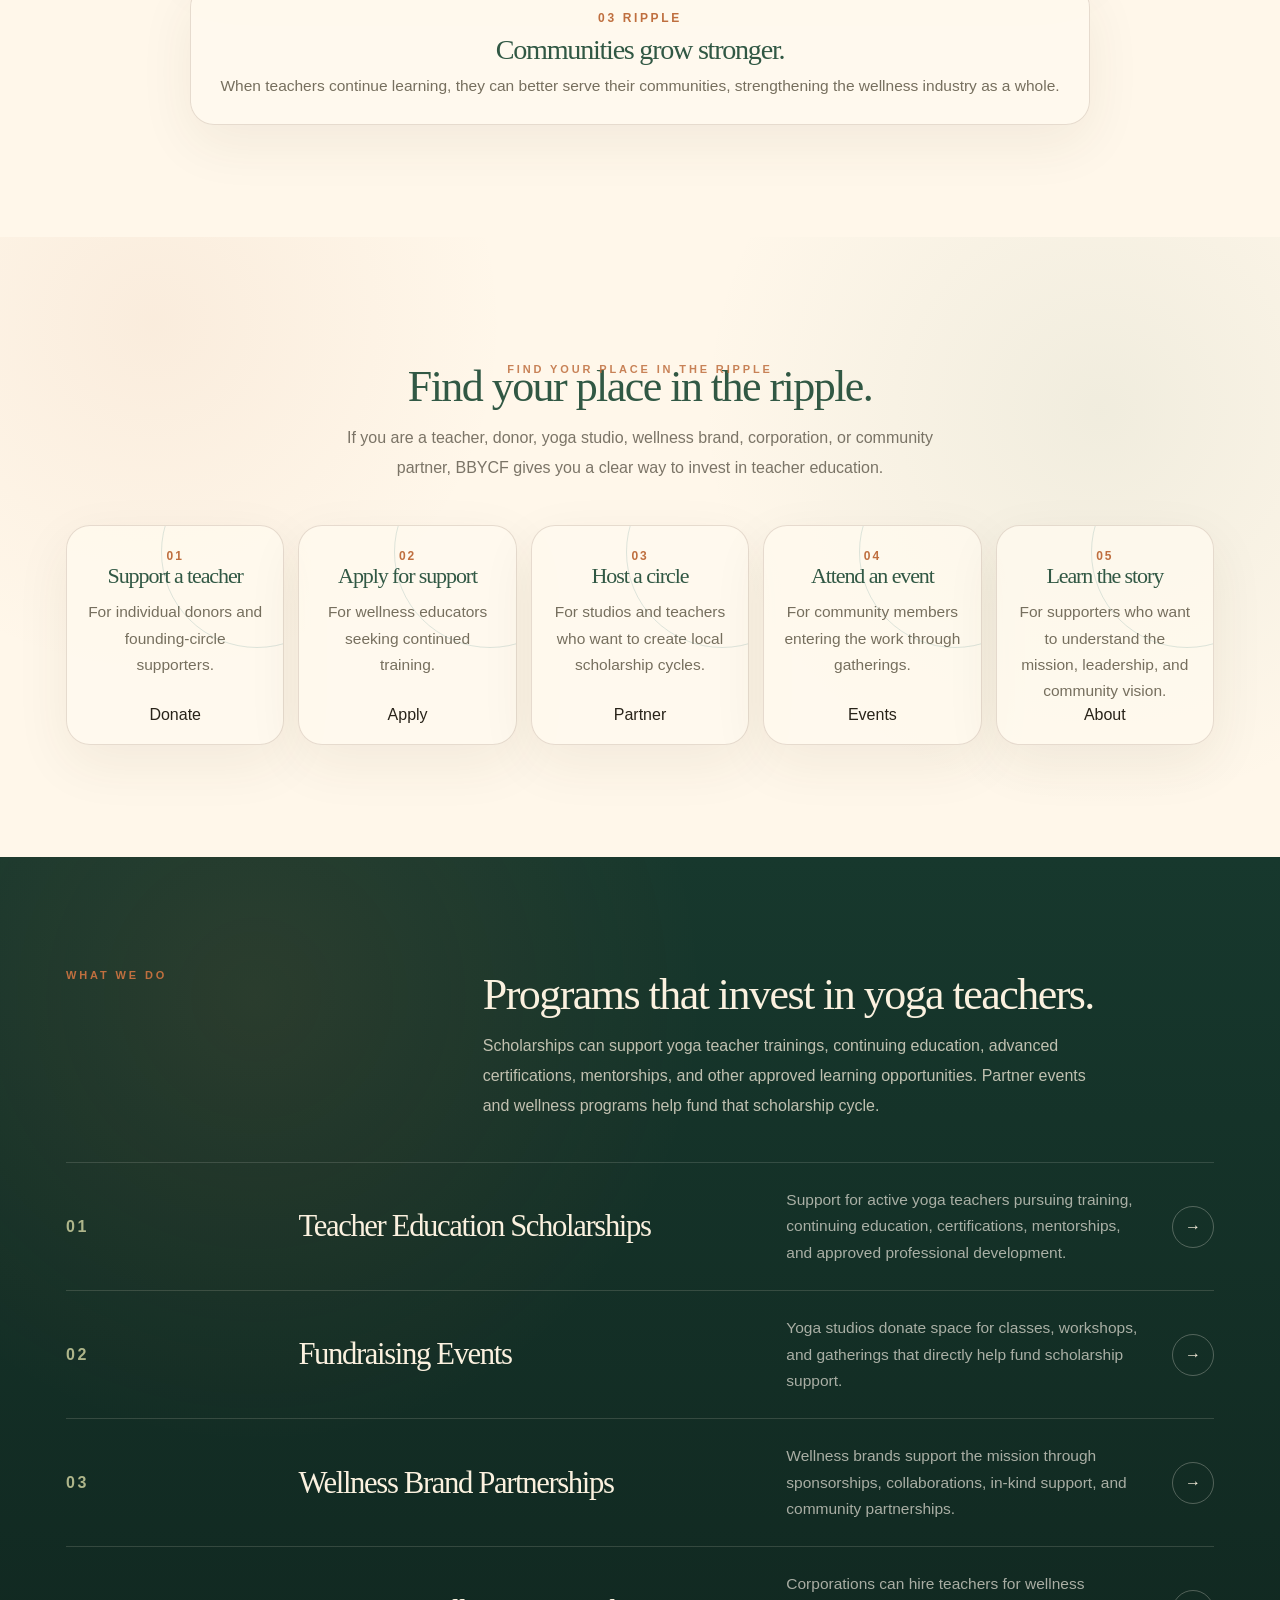
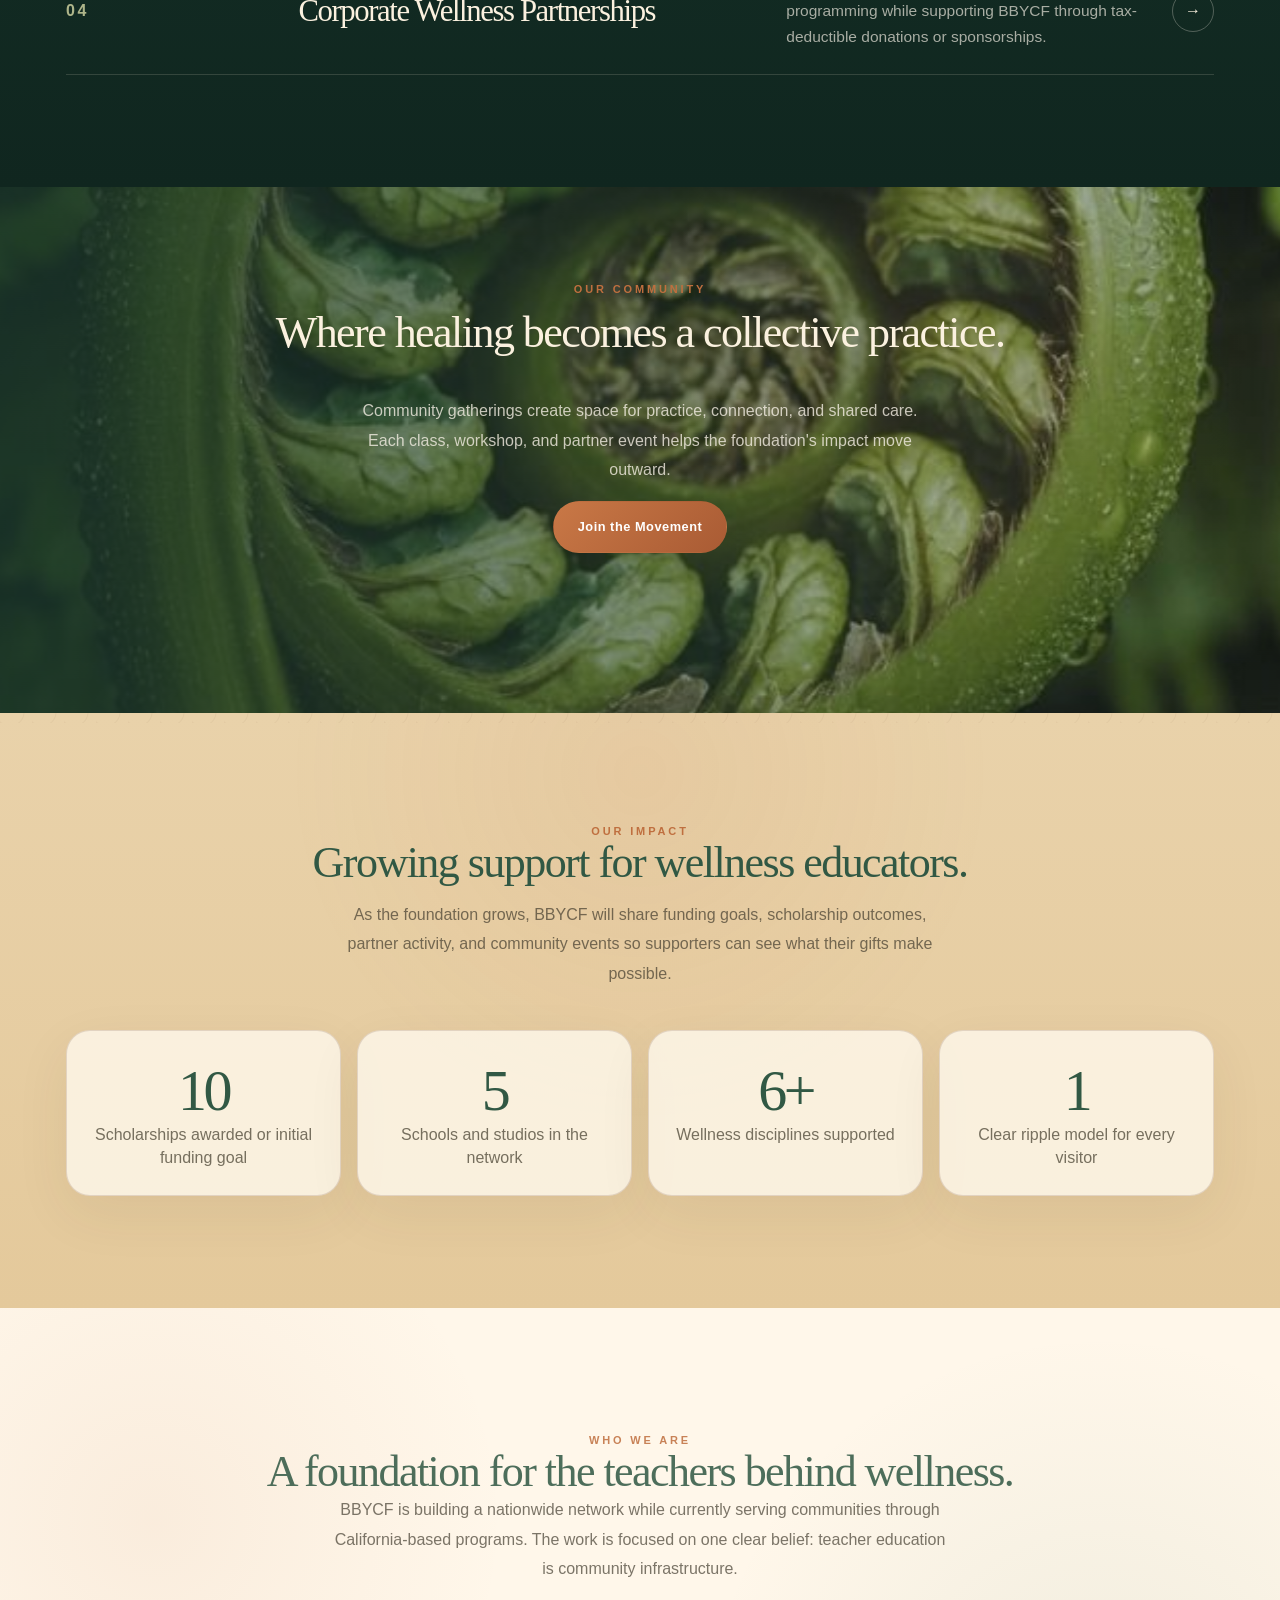
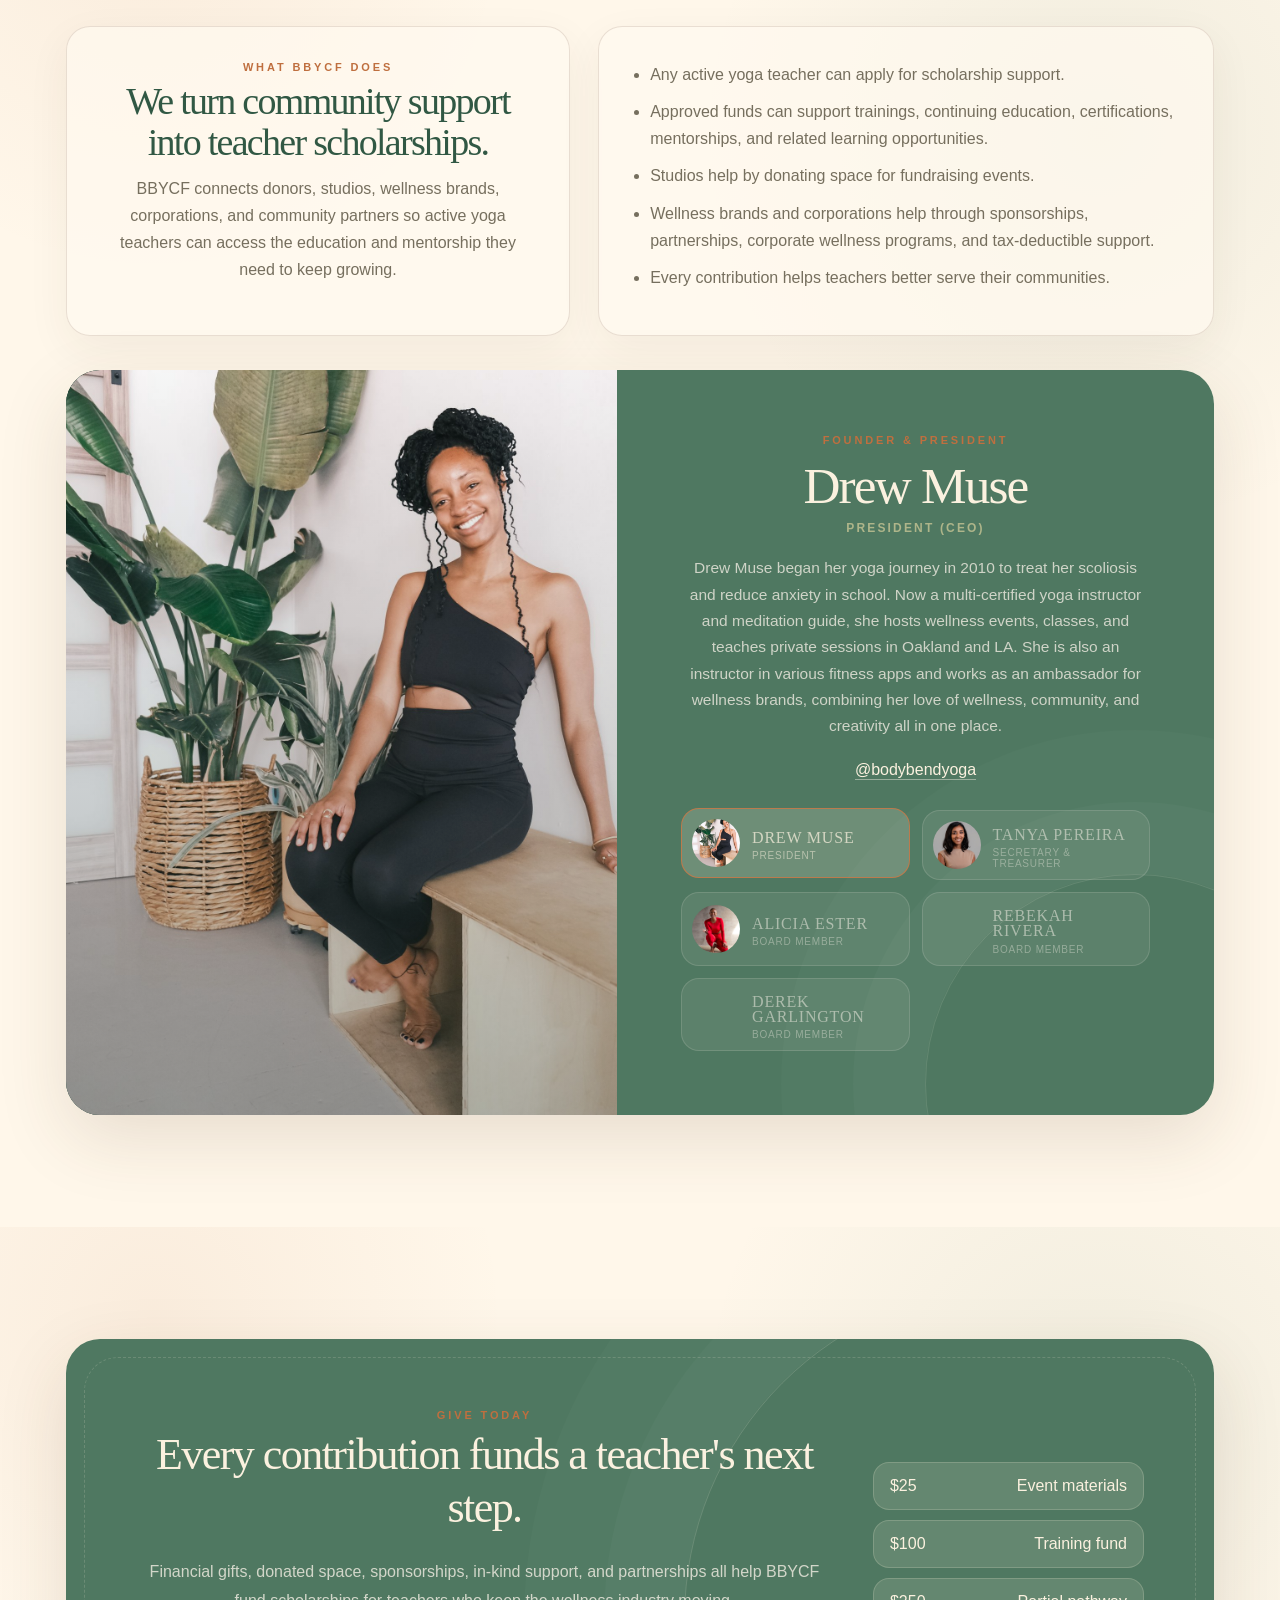
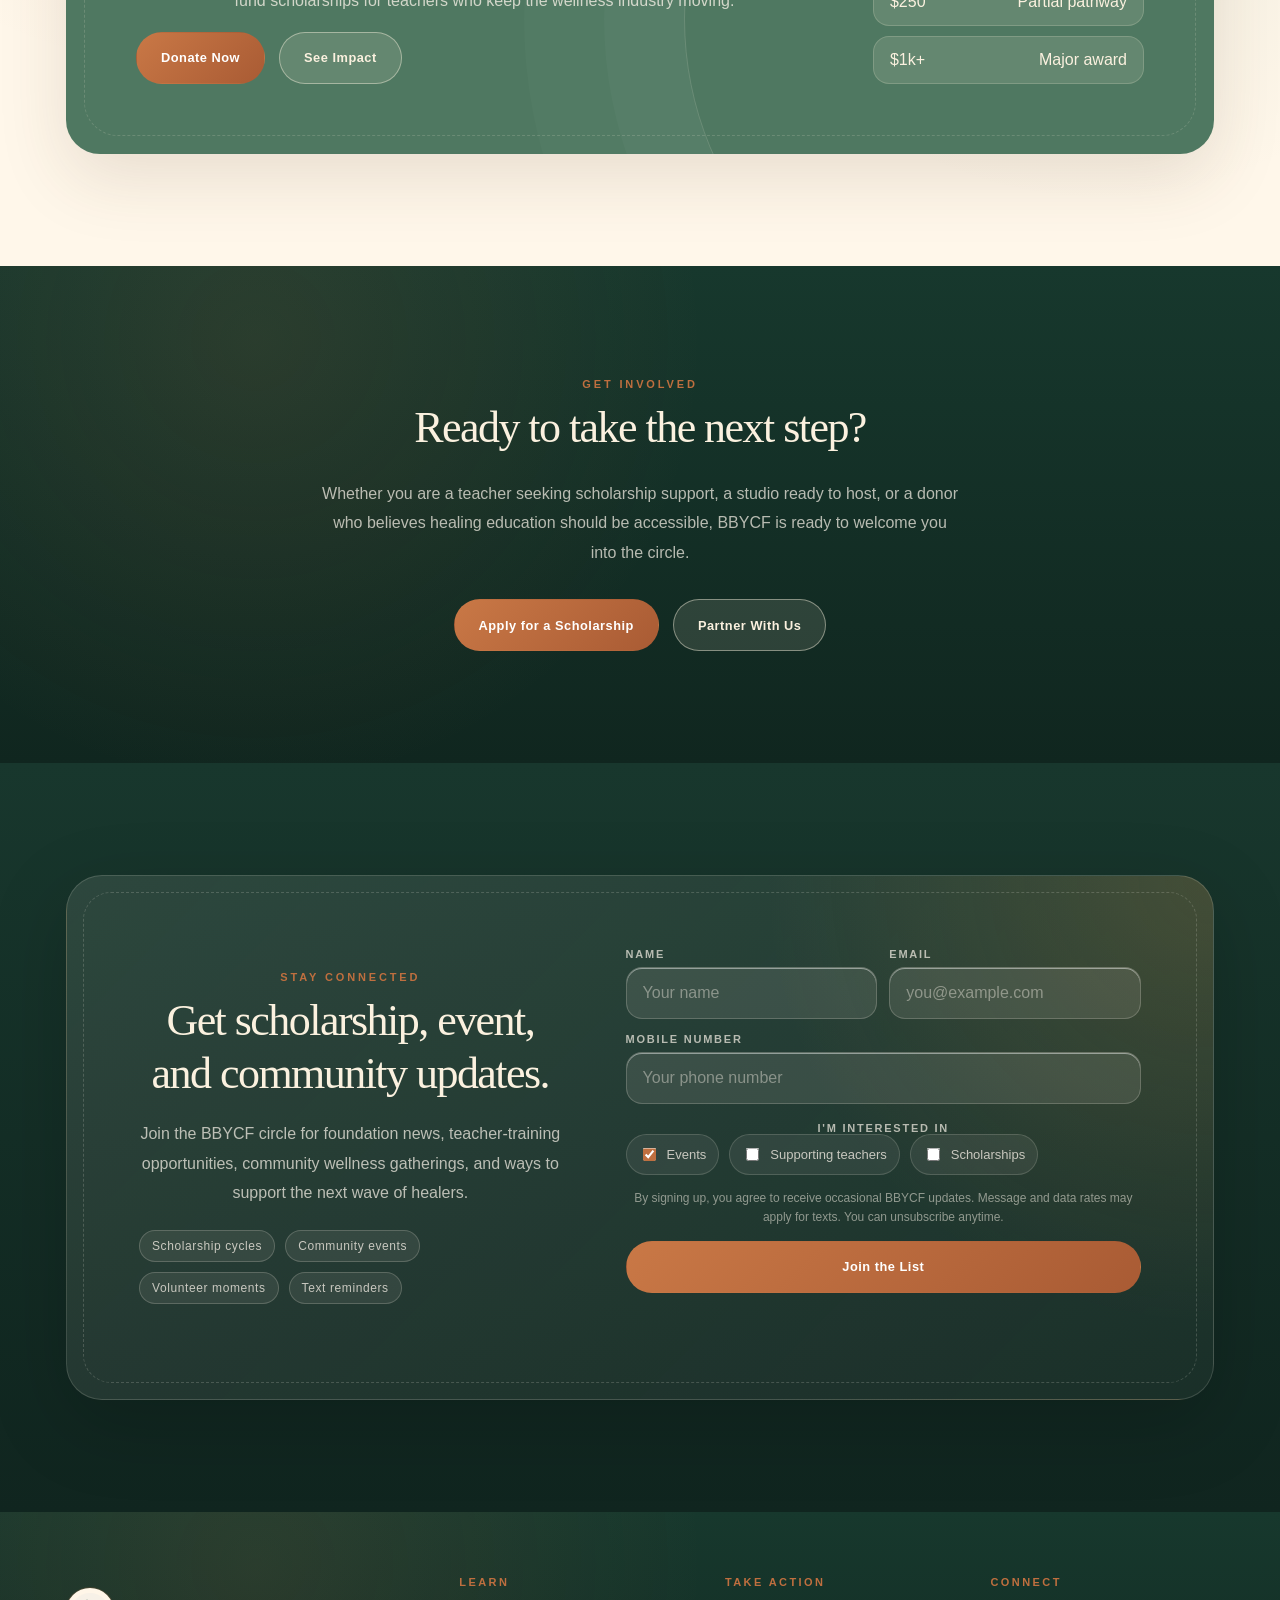
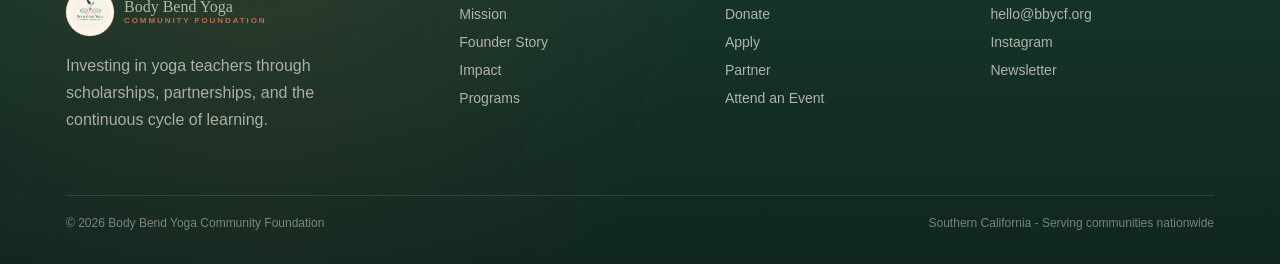
==== commit ddd26a17: "Add Derek Garlington to board team" ====
--- a/index.html
+++ b/index.html
@@ -1242,6 +1242,7 @@
             <button class="team-tab" type="button" data-member="tanya" role="tab" aria-selected="false"><img src="assets/img/tanya.jpg" loading="eager" decoding="async" alt="" /><span><strong>Tanya Pereira</strong><span>Secretary & Treasurer</span></span></button>
             <button class="team-tab" type="button" data-member="alicia" role="tab" aria-selected="false"><img src="assets/img/alicia.jpg" loading="eager" decoding="async" alt="" /><span><strong>Alicia Ester</strong><span>Board Member</span></span></button>
             <button class="team-tab" type="button" data-member="rebekah" role="tab" aria-selected="false"><img src="assets/img/rebekah.jpg" loading="eager" decoding="async" alt="" /><span><strong>Rebekah Rivera</strong><span>Board Member</span></span></button>
+            <button class="team-tab" type="button" data-member="derek" role="tab" aria-selected="false"><img src="assets/img/derek.jpg" loading="eager" decoding="async" alt="" /><span><strong>Derek Garlington</strong><span>Board Member</span></span></button>
           </div>
         </div>
       </div>
@@ -1373,6 +1374,15 @@
         bio: 'Rebekah Rivera serves on the BBYCF Board of Directors, helping strengthen the community foundation and its support for wellness educators. Her expanded approved bio can be added here once finalized.',
         social: 'Board profile pending',
         socialUrl: '#about'
+      },
+      derek: {
+        eyebrow: 'Board of Directors',
+        name: 'Derek Garlington',
+        role: 'Board Member',
+        image: 'assets/img/derek.jpg',
+        bio: 'Derek Garlington serves on the BBYCF Board of Directors, supporting the foundation as it grows its scholarship, wellness, and community access work. His expanded approved bio can be added here once finalized.',
+        social: 'Board profile pending',
+        socialUrl: '#about'
       }
     };
 
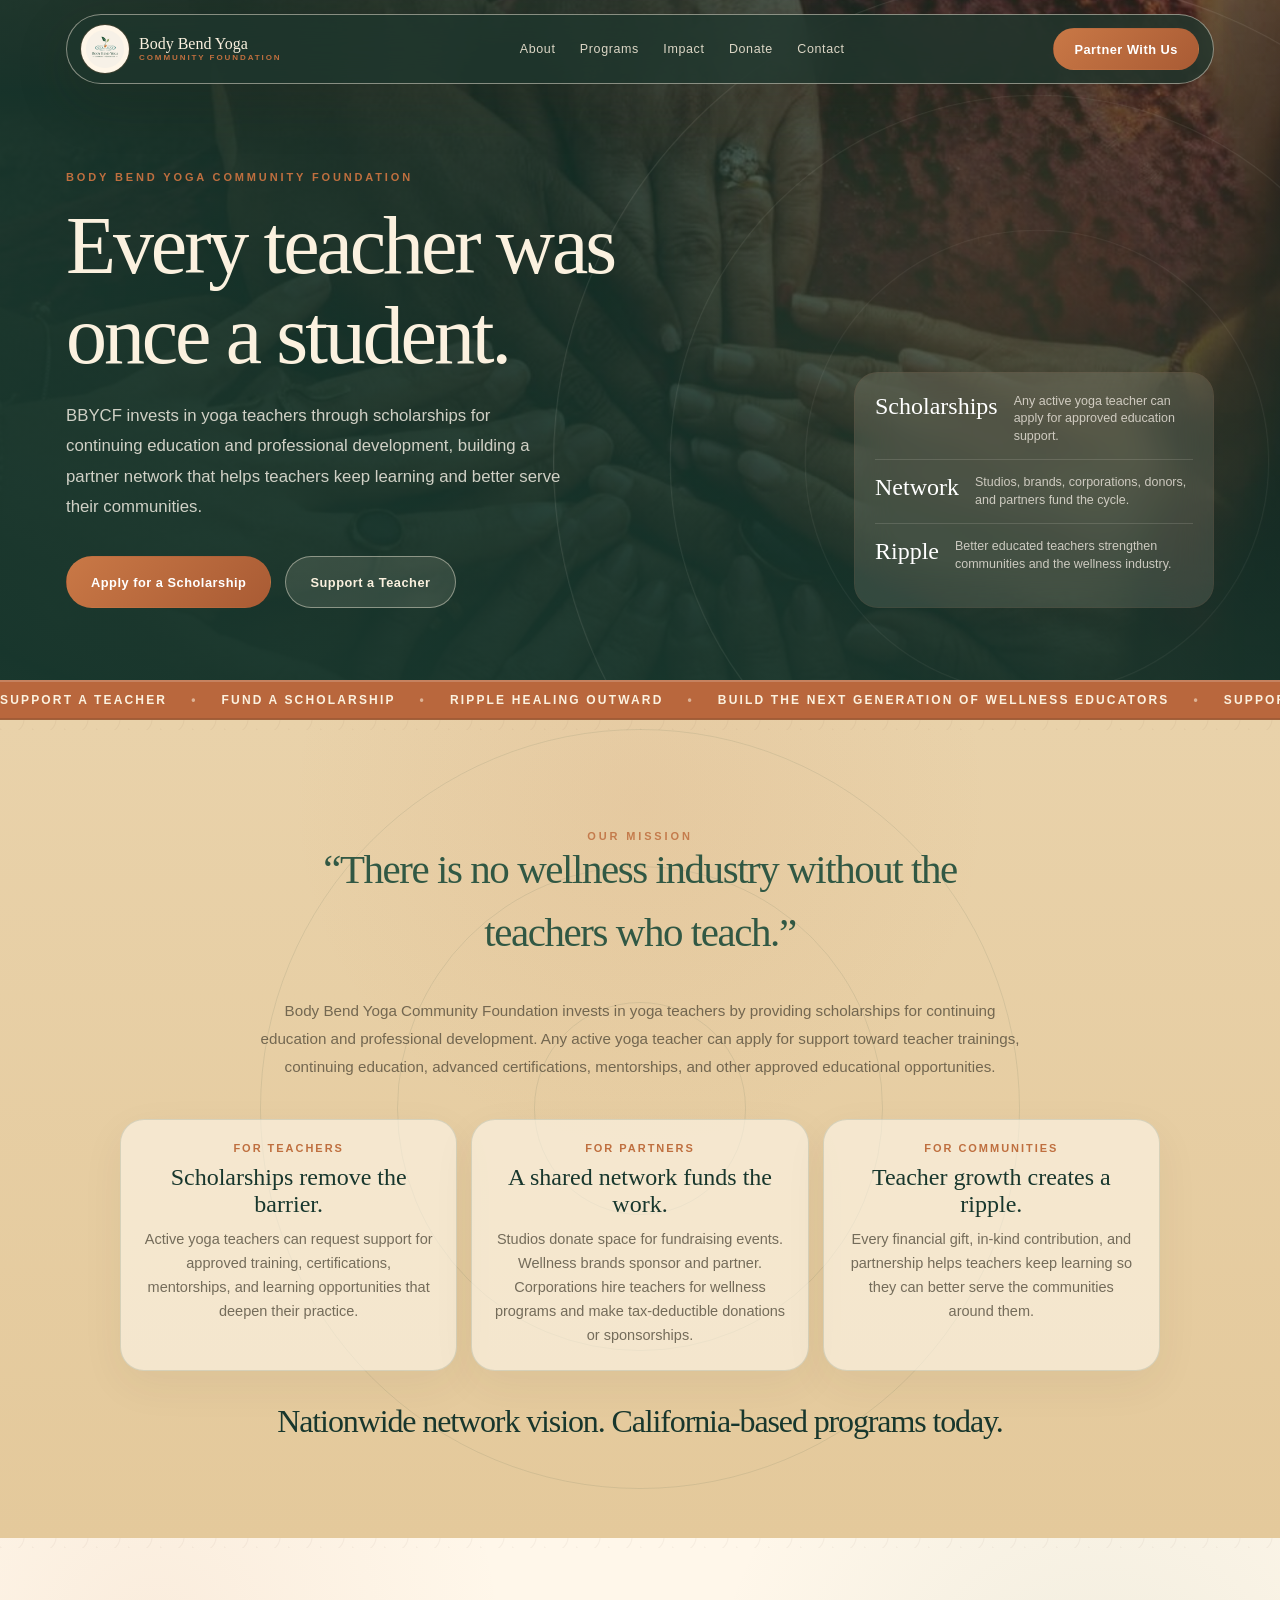
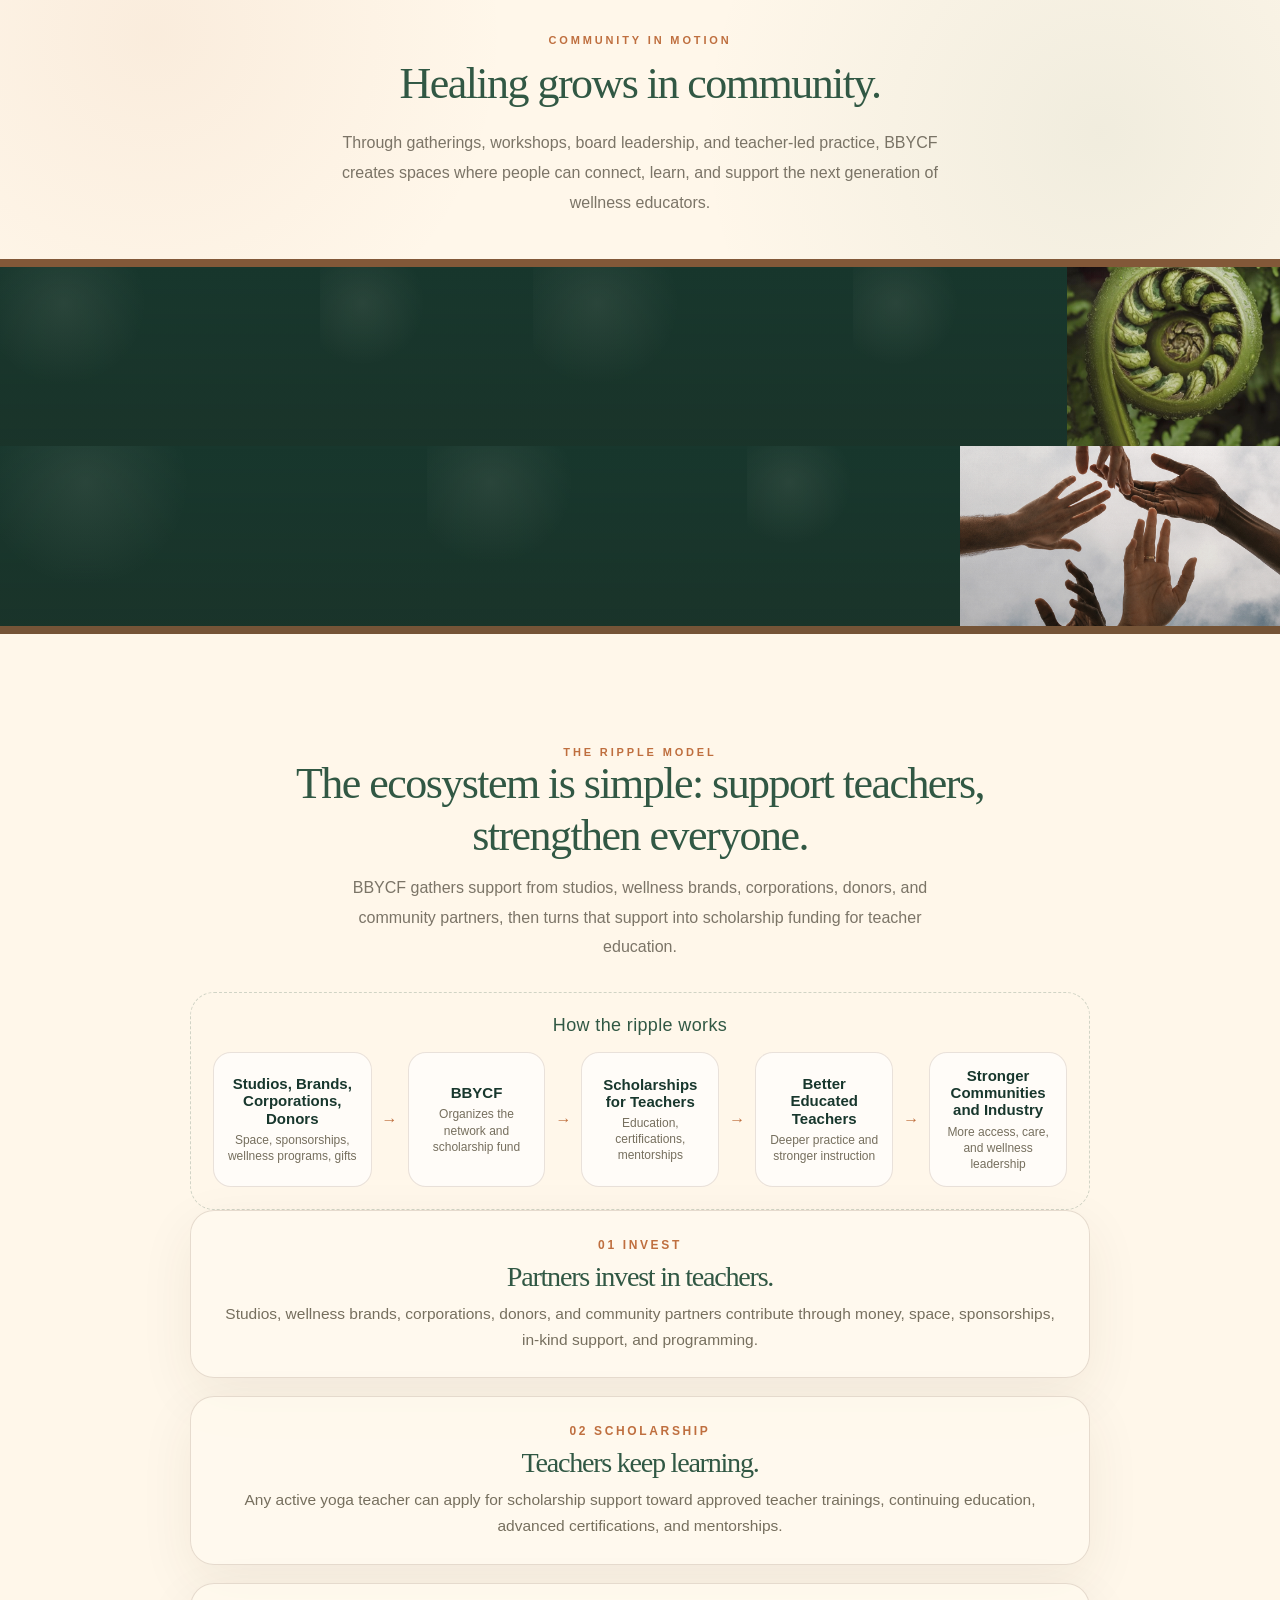
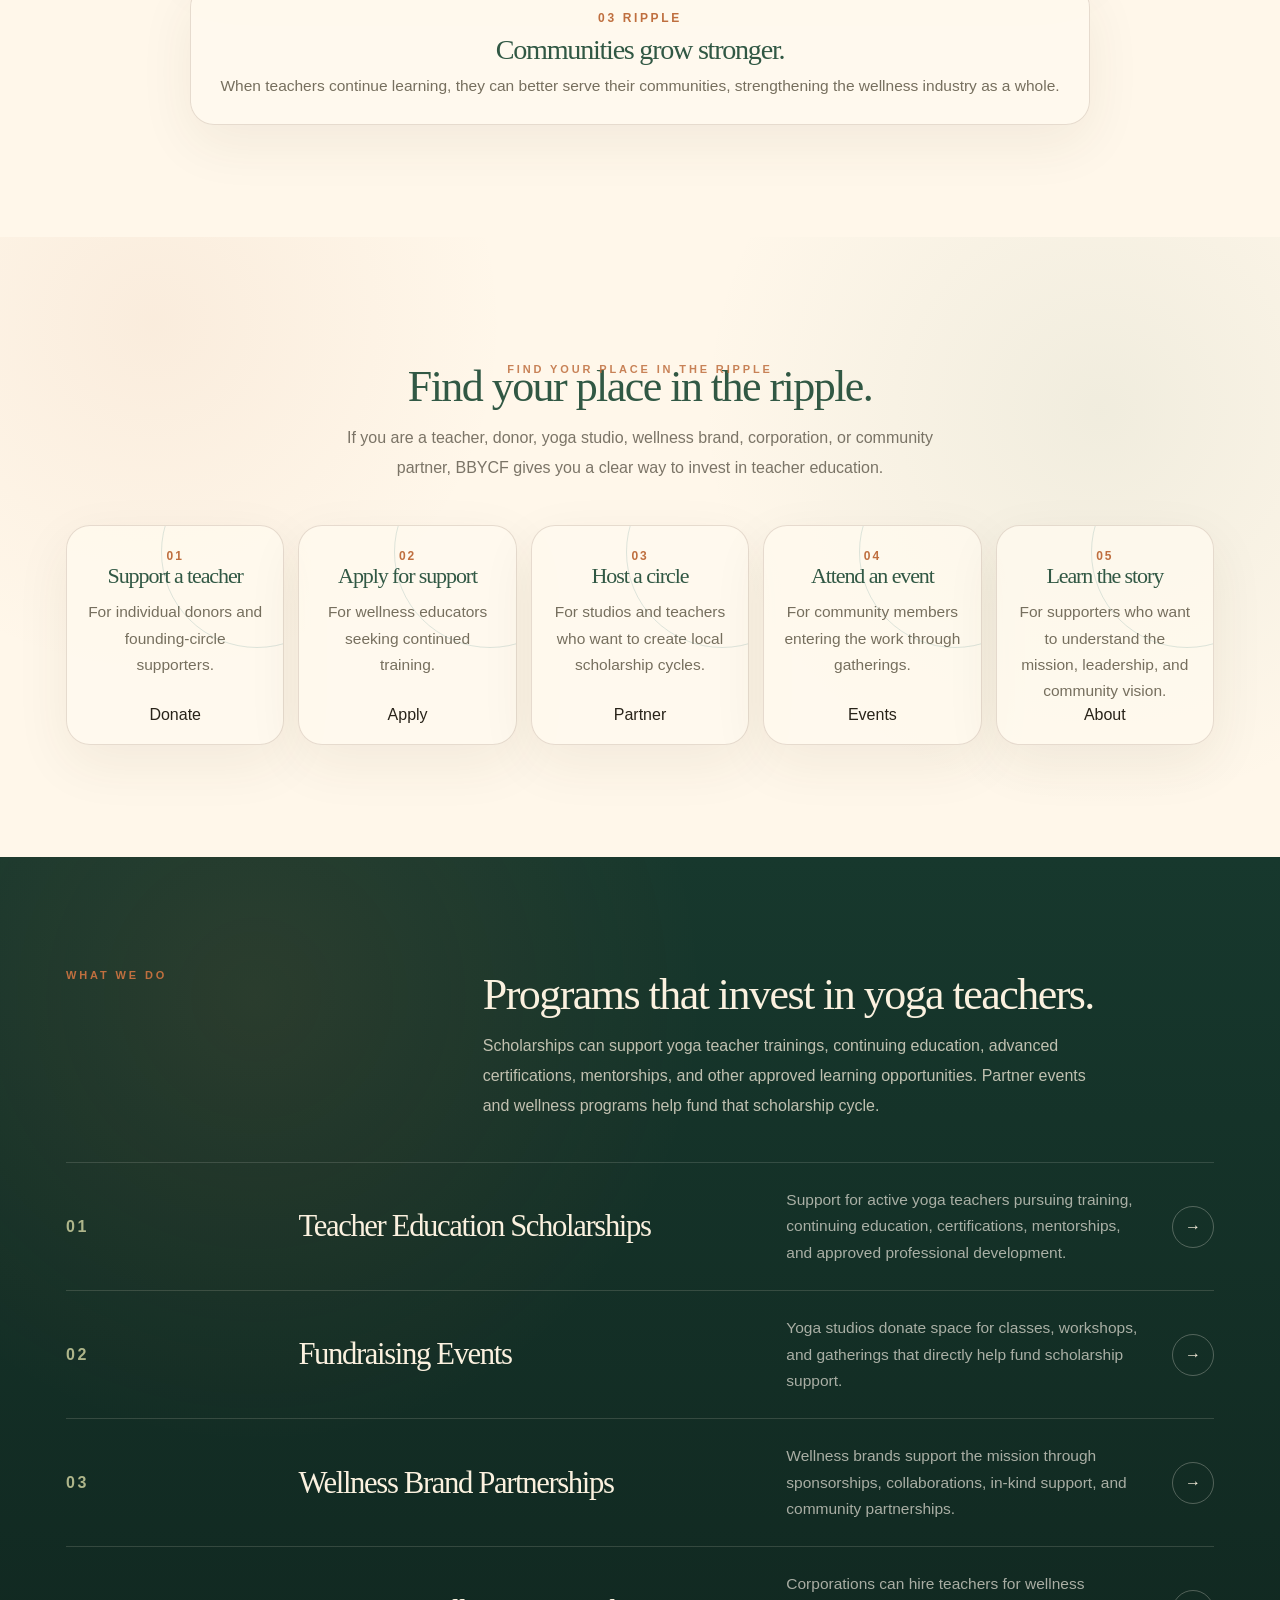
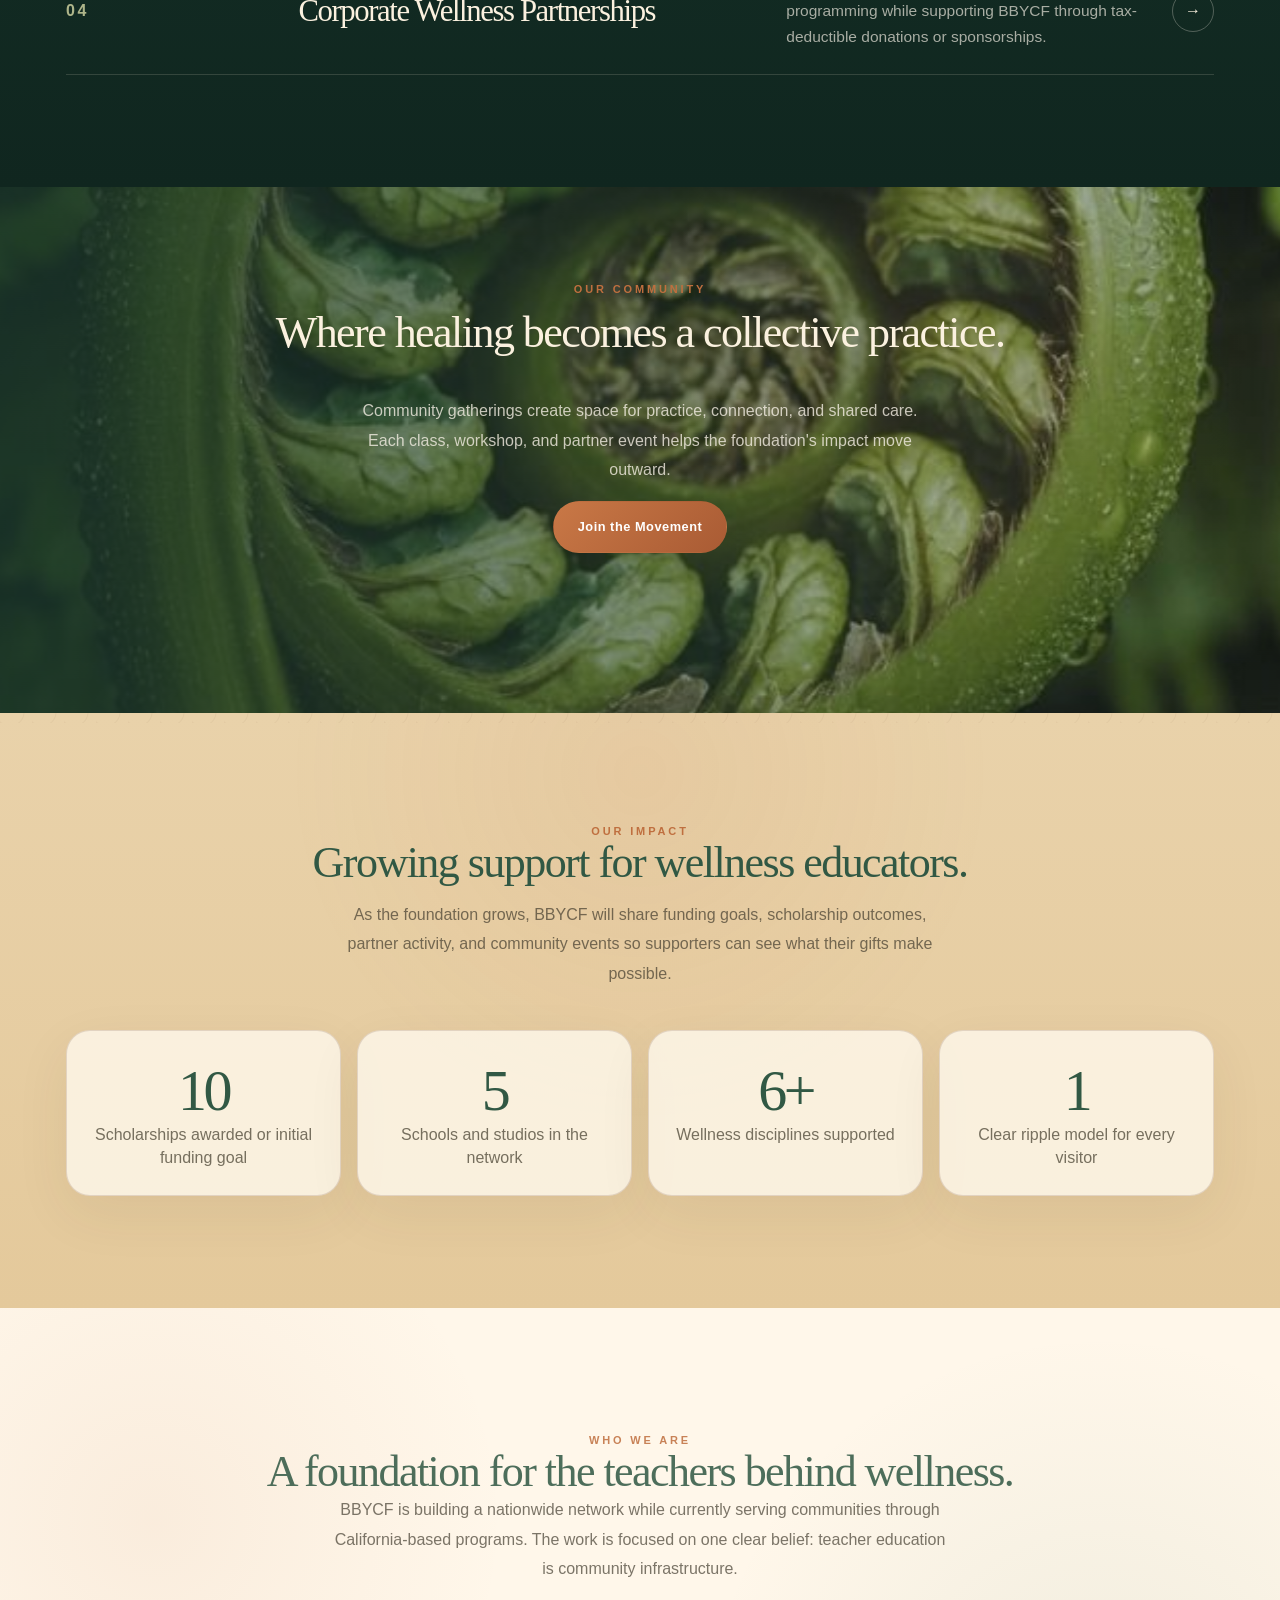
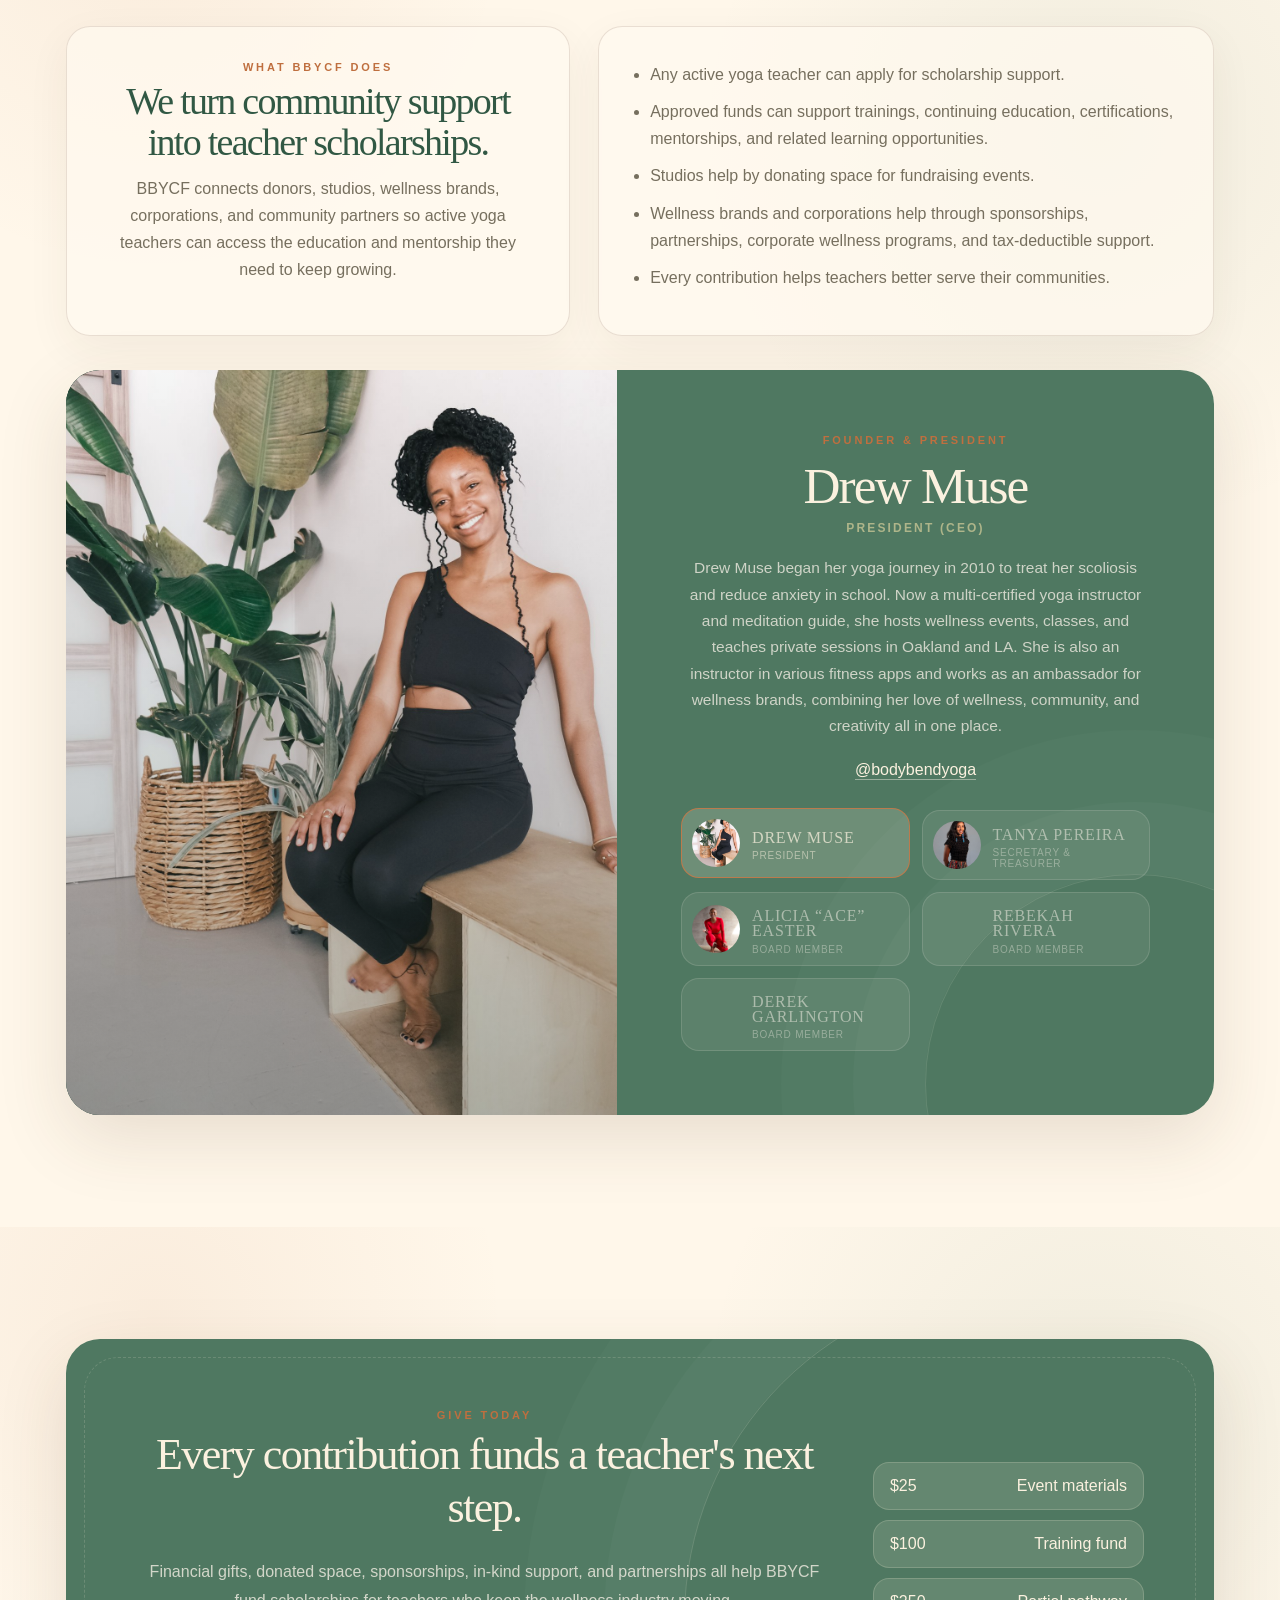
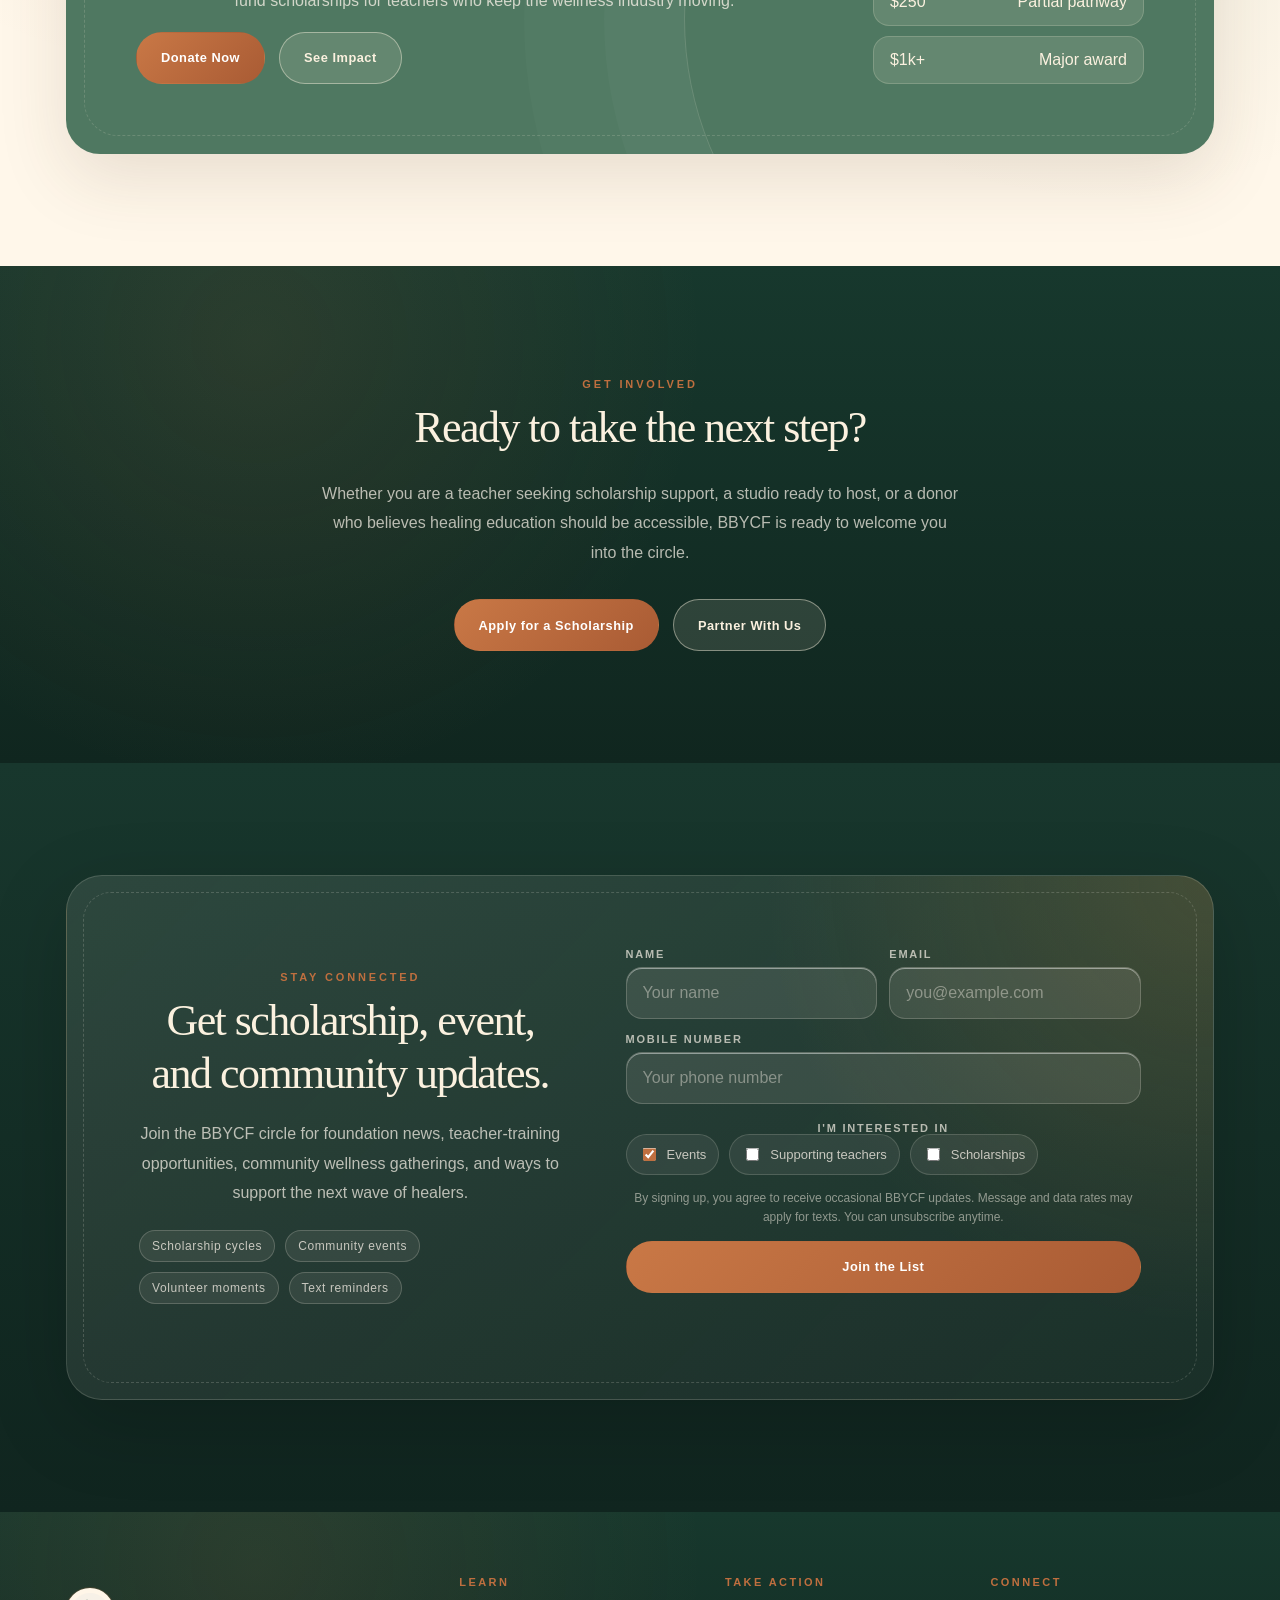
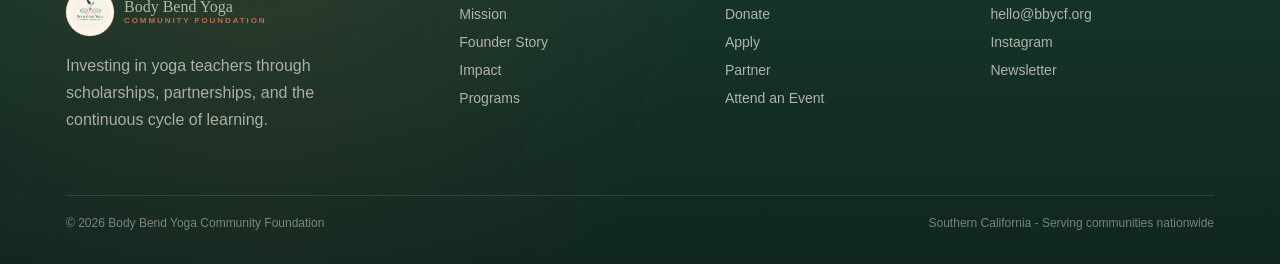
==== commit f239526f: "Update board member bios" ====
--- a/index.html
+++ b/index.html
@@ -606,7 +606,7 @@
     }
     .team-copy h2 { margin: 12px 0 8px; font-size: clamp(52px, 7vw, 96px); line-height: .9; position: relative; }
     .team-role { color: var(--sage); font-size: 13px; letter-spacing: .18em; text-transform: uppercase; font-weight: 900; margin-bottom: 26px; position: relative; }
-    .team-copy p { color: rgba(247,241,231,.76); line-height: 1.75; font-size: 17px; max-width: 680px; position: relative; }
+    .team-copy p { color: rgba(247,241,231,.76); line-height: 1.75; font-size: 17px; max-width: 680px; position: relative; white-space: pre-line; }
     .team-social { color: var(--cream); text-decoration: none; display: inline-flex; margin-top: 6px; border-bottom: 1px solid rgba(247,241,231,.44); position: relative; }
     .team-picker {
       display: grid;
@@ -1240,7 +1240,7 @@
           <div class="team-picker" role="tablist" aria-label="Select team member">
             <button class="team-tab active" type="button" data-member="drew" role="tab" aria-selected="true"><img src="assets/img/drew.jpg" loading="eager" decoding="async" alt="" /><span><strong>Drew Muse</strong><span>President</span></span></button>
             <button class="team-tab" type="button" data-member="tanya" role="tab" aria-selected="false"><img src="assets/img/tanya.jpg" loading="eager" decoding="async" alt="" /><span><strong>Tanya Pereira</strong><span>Secretary & Treasurer</span></span></button>
-            <button class="team-tab" type="button" data-member="alicia" role="tab" aria-selected="false"><img src="assets/img/alicia.jpg" loading="eager" decoding="async" alt="" /><span><strong>Alicia Ester</strong><span>Board Member</span></span></button>
+            <button class="team-tab" type="button" data-member="alicia" role="tab" aria-selected="false"><img src="assets/img/alicia.jpg" loading="eager" decoding="async" alt="" /><span><strong>Alicia “ACE” Easter</strong><span>Board Member</span></span></button>
             <button class="team-tab" type="button" data-member="rebekah" role="tab" aria-selected="false"><img src="assets/img/rebekah.jpg" loading="eager" decoding="async" alt="" /><span><strong>Rebekah Rivera</strong><span>Board Member</span></span></button>
             <button class="team-tab" type="button" data-member="derek" role="tab" aria-selected="false"><img src="assets/img/derek.jpg" loading="eager" decoding="async" alt="" /><span><strong>Derek Garlington</strong><span>Board Member</span></span></button>
           </div>
@@ -1353,16 +1353,22 @@
         name: 'Tanya Pereira',
         role: 'Secretary & Treasurer',
         image: 'assets/img/tanya.jpg',
-        bio: 'Tanya Pereira serves as Secretary and Treasurer for Body Bend Yoga Community Foundation, helping hold the operational, governance, and financial stewardship side of the circle. Her expanded approved bio can be added here once finalized.',
+        bio: `Tanya brings a chemical engineer's lens to the work of building community. In her career, she leads scale-up and commercialization strategy, translating complex technical systems into clear, executable plans, built on process optimization, cross-functional collaboration, and knowing how to take something promising and figure out how to make it work at scale.
+
+As Secretary & Treasurer for BBYCF, Tanya oversees the Foundation's financial stewardship and governance, ensuring that BBYCF's growth is as intentional and well-built as the communities it serves.`,
         social: 'Board profile pending',
         socialUrl: '#about'
       },
       alicia: {
         eyebrow: 'Board of Directors',
-        name: 'Alicia Ester',
+        name: 'Alicia “ACE” Easter',
         role: 'Board Member',
         image: 'assets/img/alicia.jpg',
-        bio: 'Alicia Ester serves on the BBYCF Board of Directors, supporting the foundation as it grows its scholarship, wellness, and community access work. Her expanded approved bio can be added here once finalized.',
+        bio: `ACE is a wellness practitioner, keynote speaker, and retreat leader who has spent more than a decade guiding individuals, schools, corporations, and communities toward greater well-being through yoga, meditation, breathwork, sound healing, and mindfulness. She is the founder of ACE Enterprises LLC and ACE Yoga LA, and the creator of Peace in the Pause, ACE Yoga for Kids, and Stay Brave Retreats.
+
+After earning her degree in Business Administration from Auburn University and spending fifteen years in corporate marketing and commercial real estate, ACE found her life's work through the healing power of yoga while grieving the loss of her mother, and has built her career on creating space for others to reconnect with themselves. She partners with organizations, schools, and brands to bring wellness into the workplace and community, and hosts the JOY FOR LIFE Podcast, exploring conversations on joy, healing, and purpose.
+
+As a board member, ACE brings her guiding belief that peace isn't the destination but the practice to BBYCF's mission of creating brave, joyful spaces for healing and connection.`,
         social: 'Board profile pending',
         socialUrl: '#about'
       },
@@ -1371,7 +1377,11 @@
         name: 'Rebekah Rivera',
         role: 'Board Member',
         image: 'assets/img/rebekah.jpg',
-        bio: 'Rebekah Rivera serves on the BBYCF Board of Directors, helping strengthen the community foundation and its support for wellness educators. Her expanded approved bio can be added here once finalized.',
+        bio: `Rebekah is a devoted lifelong student of yoga, philosophy, mythology, and the subtle art of being human. Often called a "teacher's teacher," she's known for her gentle, insightful guidance, helping others move beyond theory and into the lived, embodied wisdom of their own experience.
+
+Her inclusive, holistic teachings weave timeless wisdom with insights from psychology, cross-cultural mythology, and physiology, making complex ideas accessible and deeply relevant to everyday life. Whether leading a workshop or a quiet conversation, she creates spaces where authenticity is honored, imperfection is welcome, and true transformation unfolds gently and organically.
+
+As a board member, Rebekah brings her warmth, humor, and unwavering presence to BBYCF's mission, inspiring the community to walk its path with clarity, courage, and compassion.`,
         social: 'Board profile pending',
         socialUrl: '#about'
       },
@@ -1380,7 +1390,11 @@
         name: 'Derek Garlington',
         role: 'Board Member',
         image: 'assets/img/derek.jpg',
-        bio: 'Derek Garlington serves on the BBYCF Board of Directors, supporting the foundation as it grows its scholarship, wellness, and community access work. His expanded approved bio can be added here once finalized.',
+        bio: `Derek is a multidisciplinary artist and healer through the modalities of movement, sound, and storytelling. As a 2x MMA Champion and yoga instructor, he's blended the two forms into his own FlowFighting practice, Martial Asana, and conducts sound baths and meditations that calm and cleanse through vibration and affirmation.
+
+His written work has been published as a novel and produced as a short film, Kindred Souls, and he holds a master's in Screenwriting from the University of Southern California. Behind the camera, he's covered over a hundred events, and he built the collaborative storytelling card game Pitch It to Me to bring others into the creative process.
+
+As a wellness guide, Derek has alchemized his talents in a variety of ways to enrich our presence with the human experience, and he brings that same spirit to BBYCF's mission of building space for rest, connection, and restoration.`,
         social: 'Board profile pending',
         socialUrl: '#about'
       }
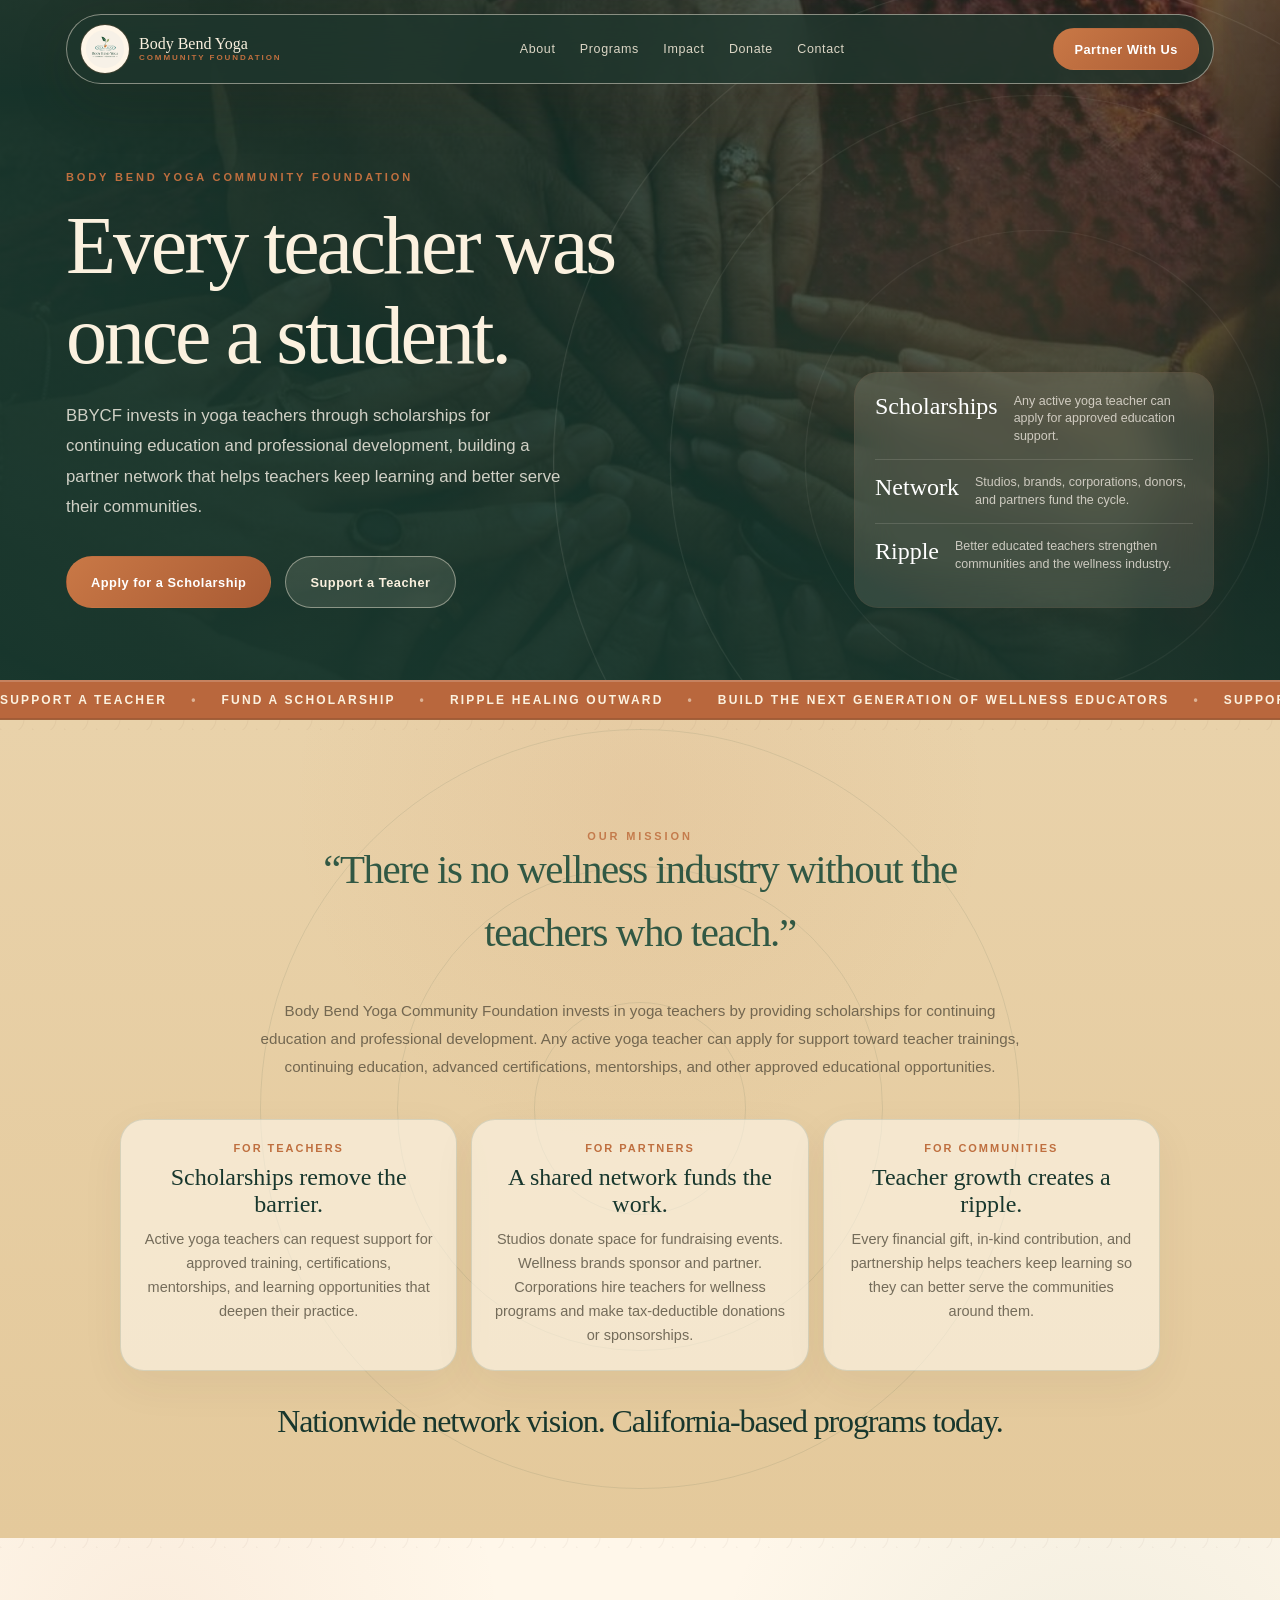
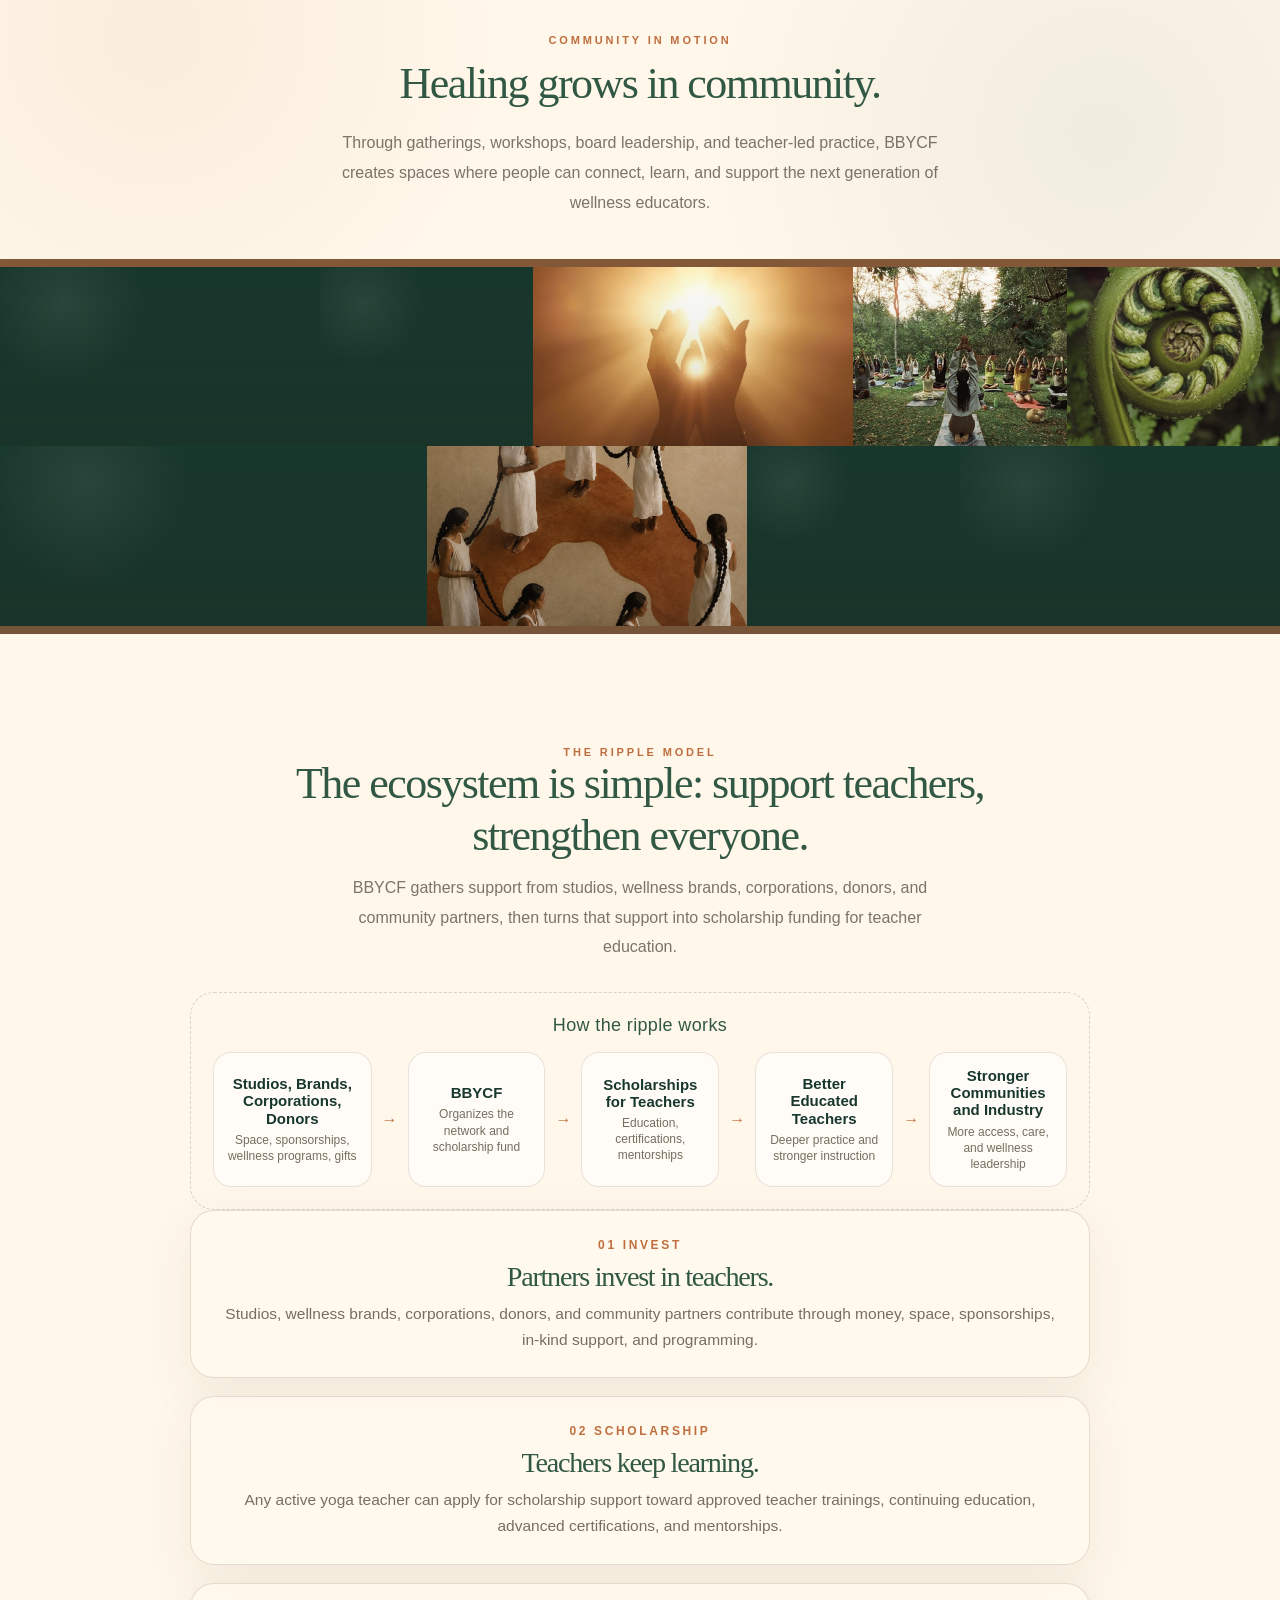
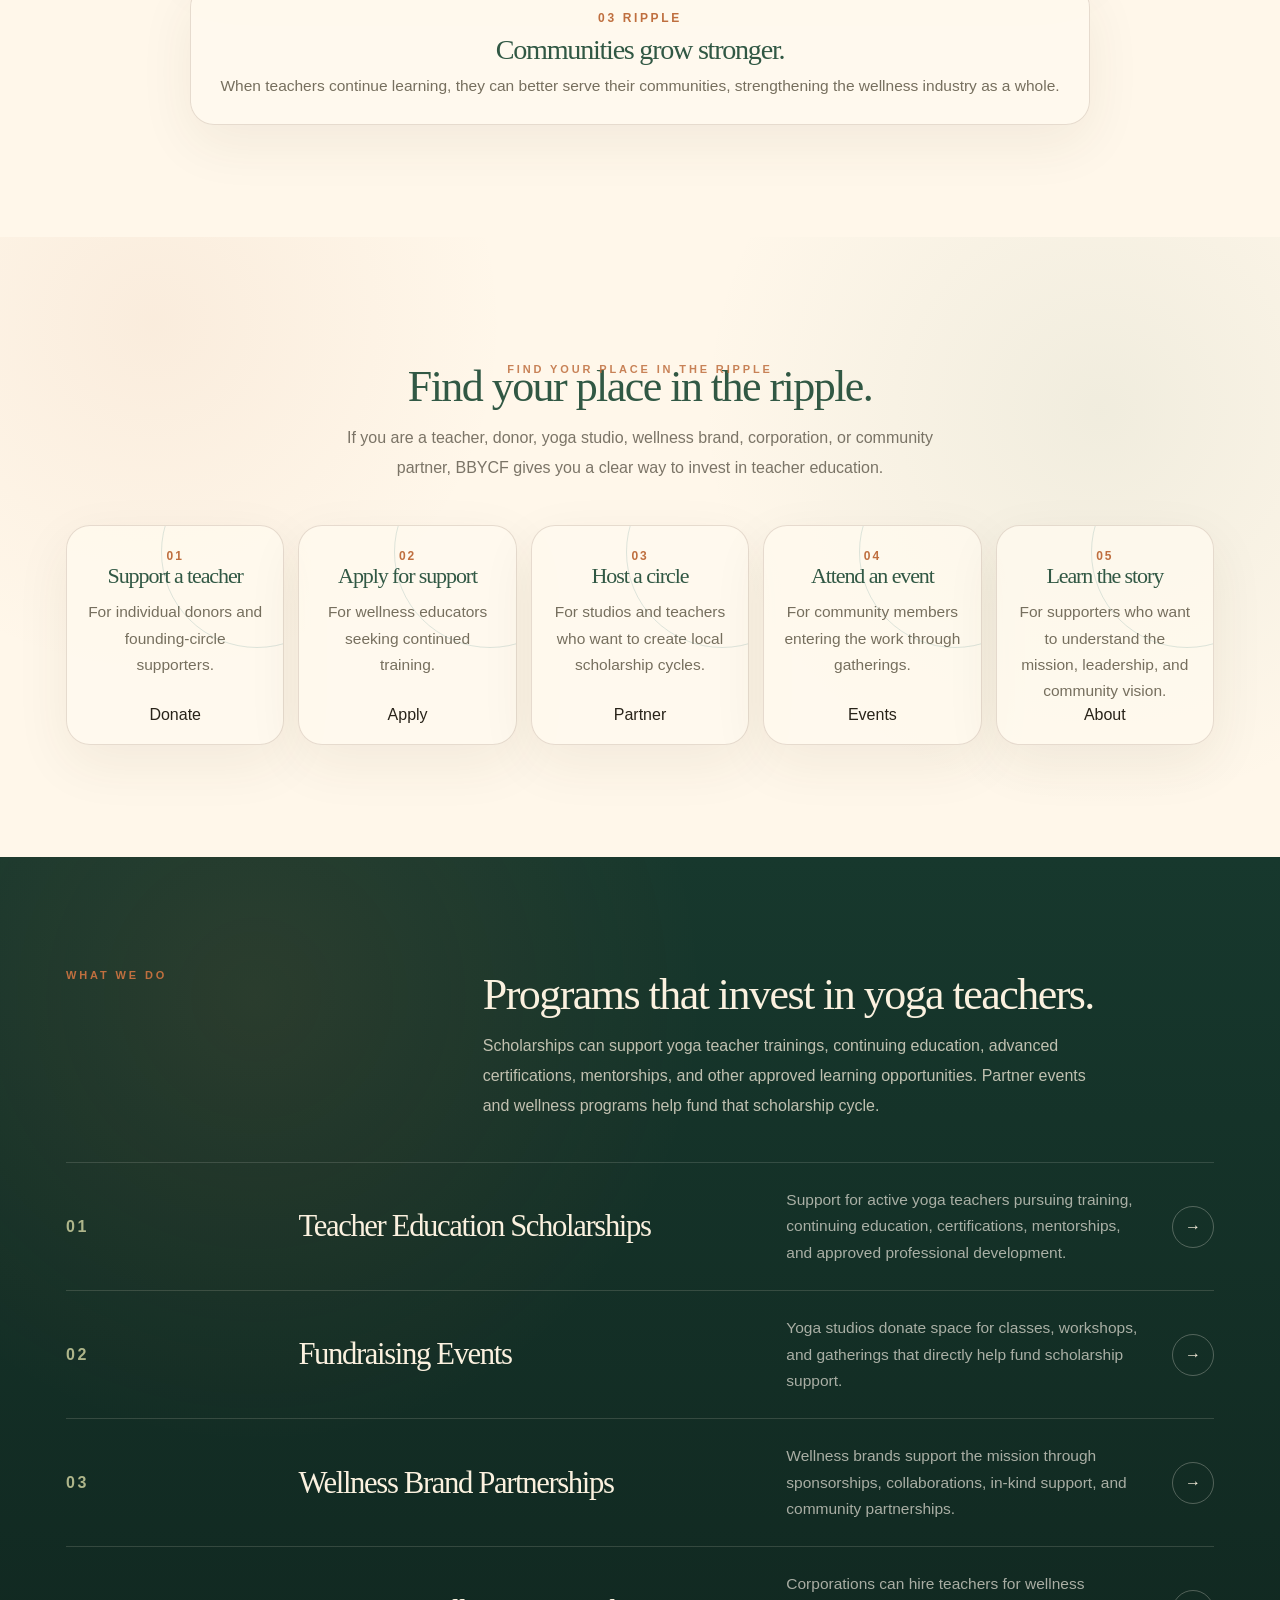
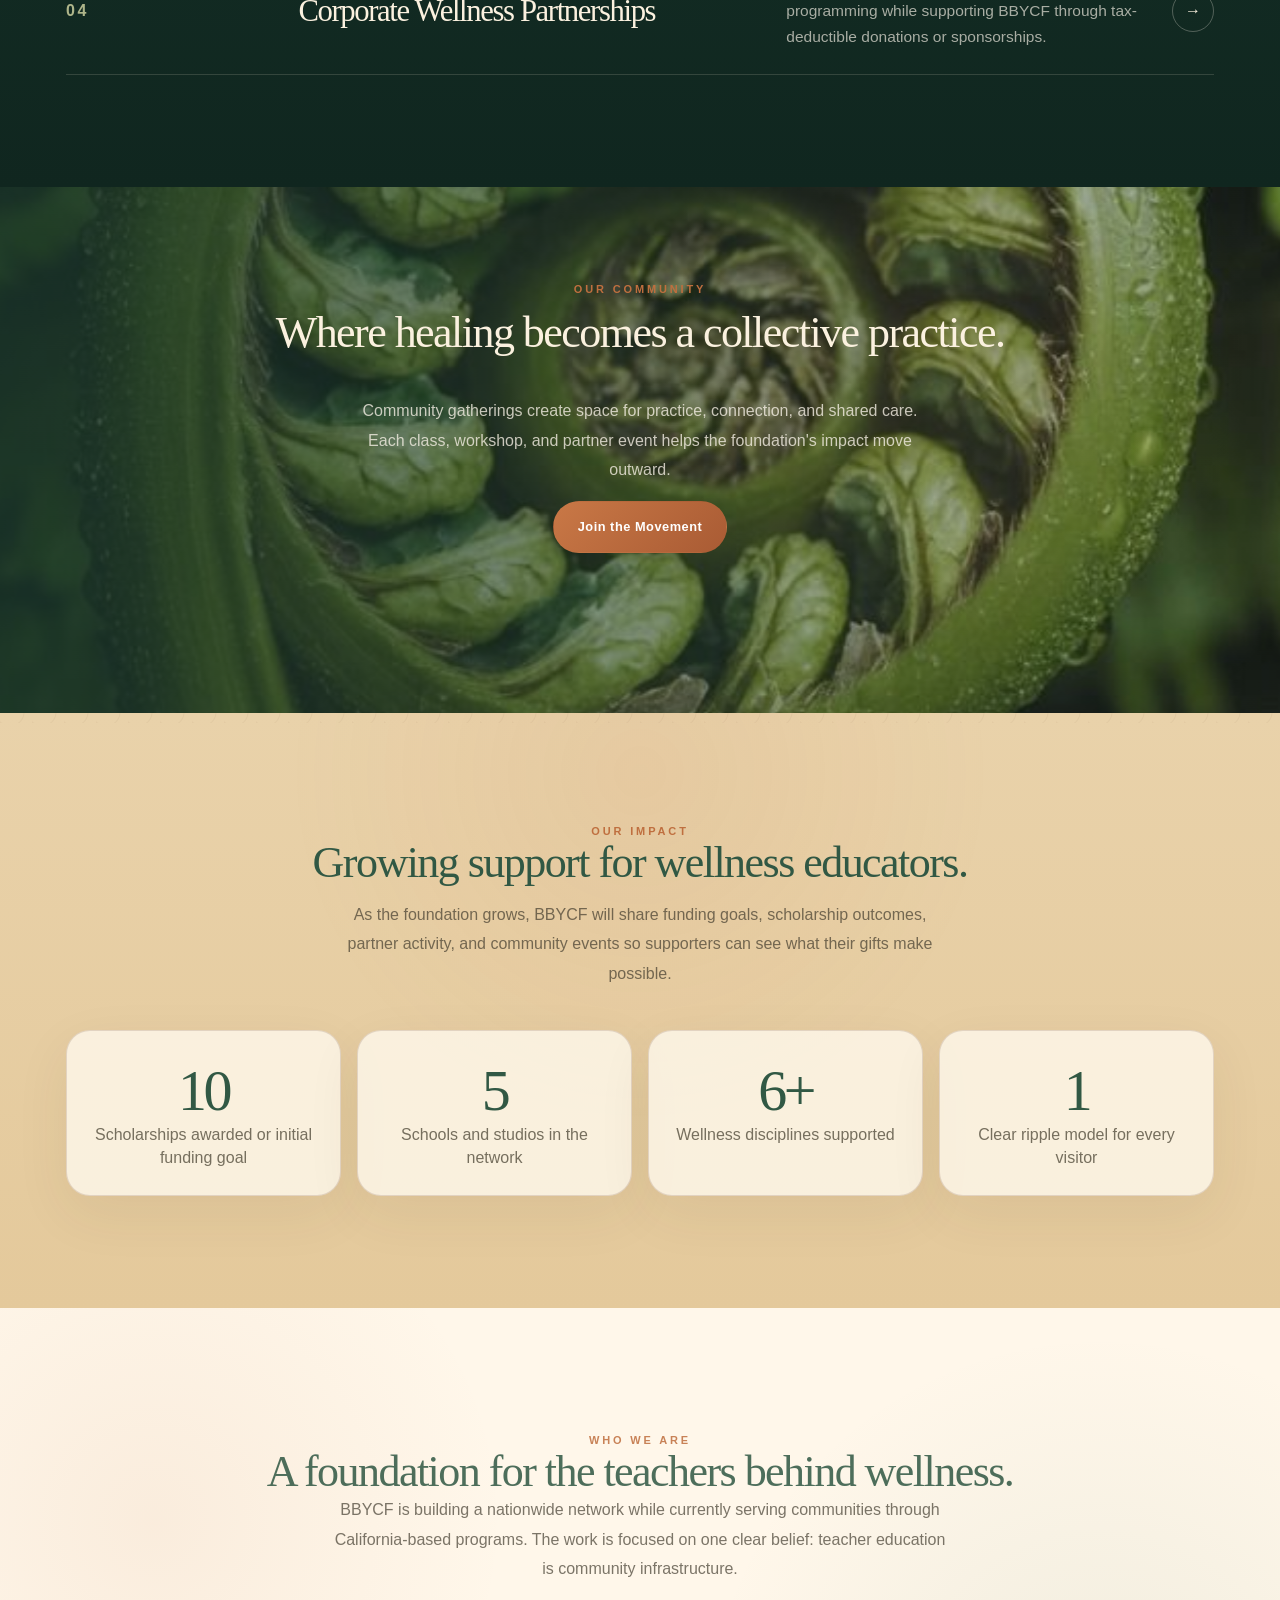
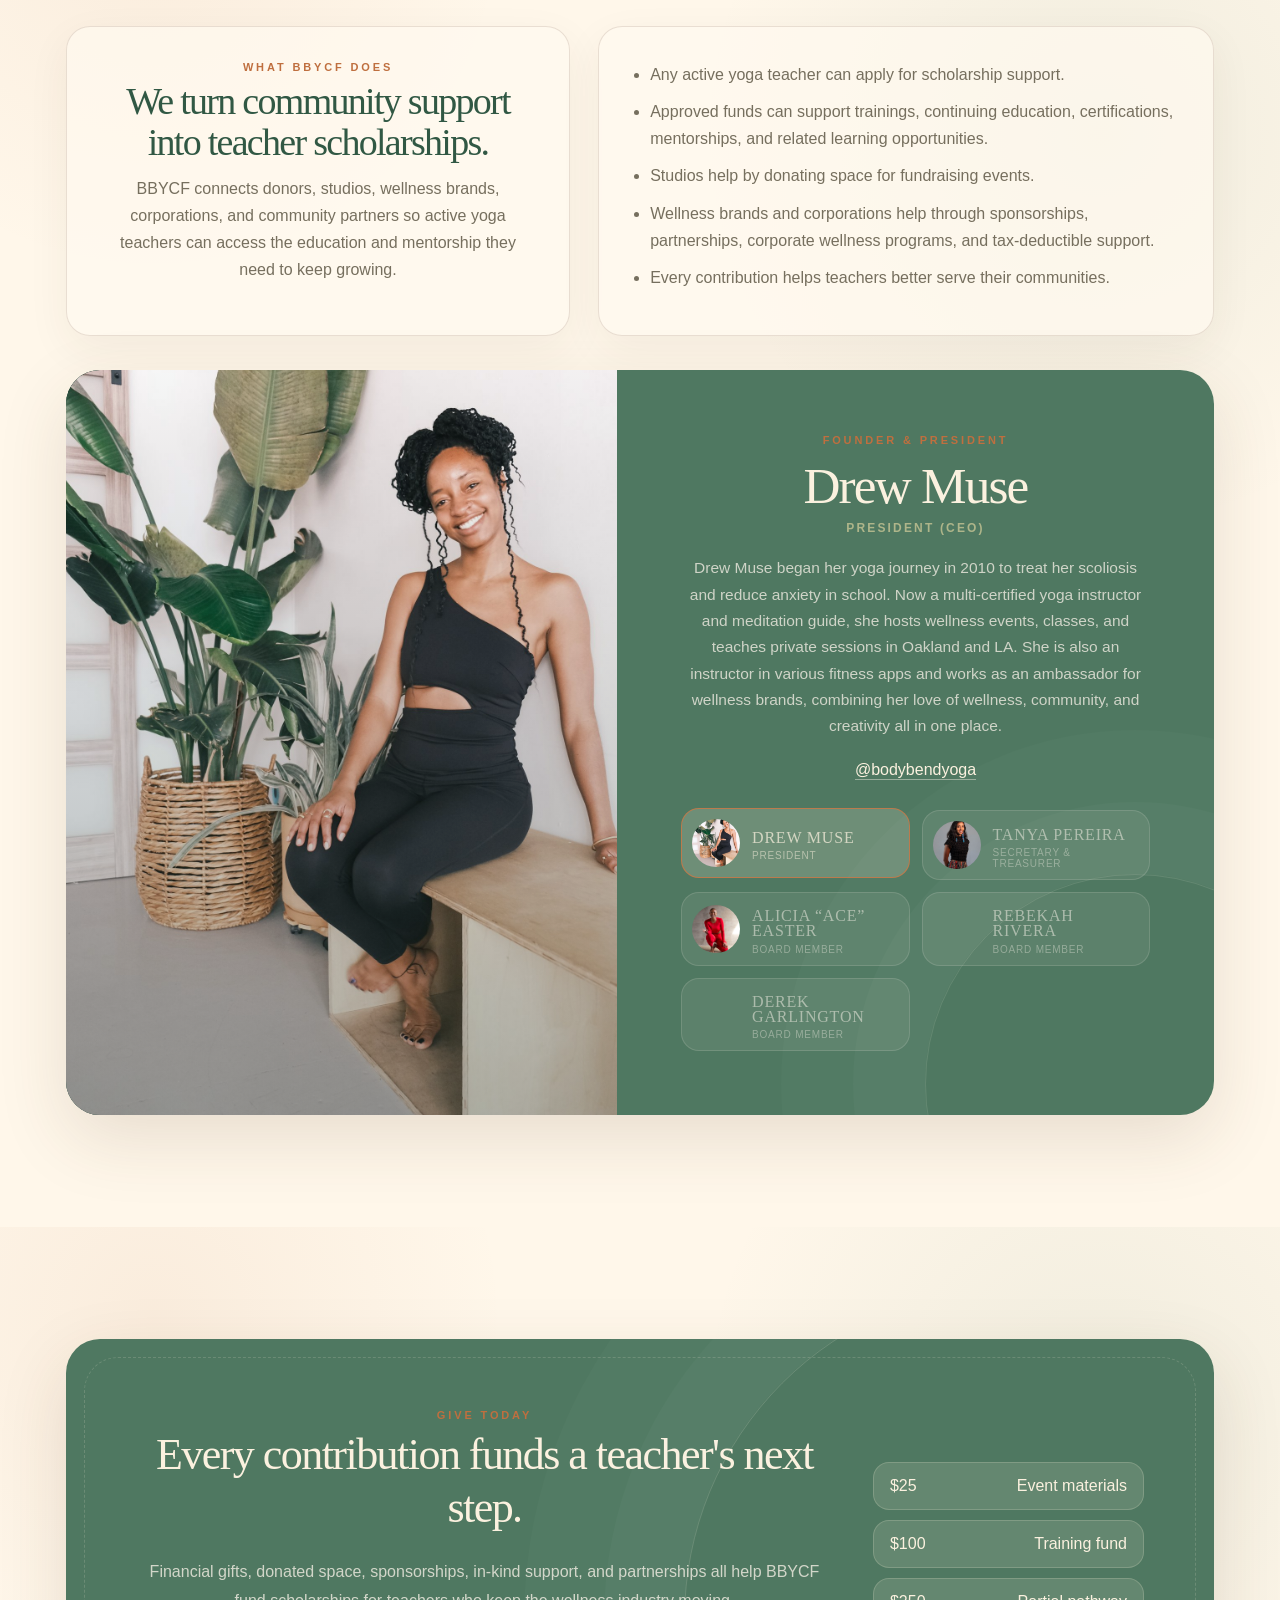
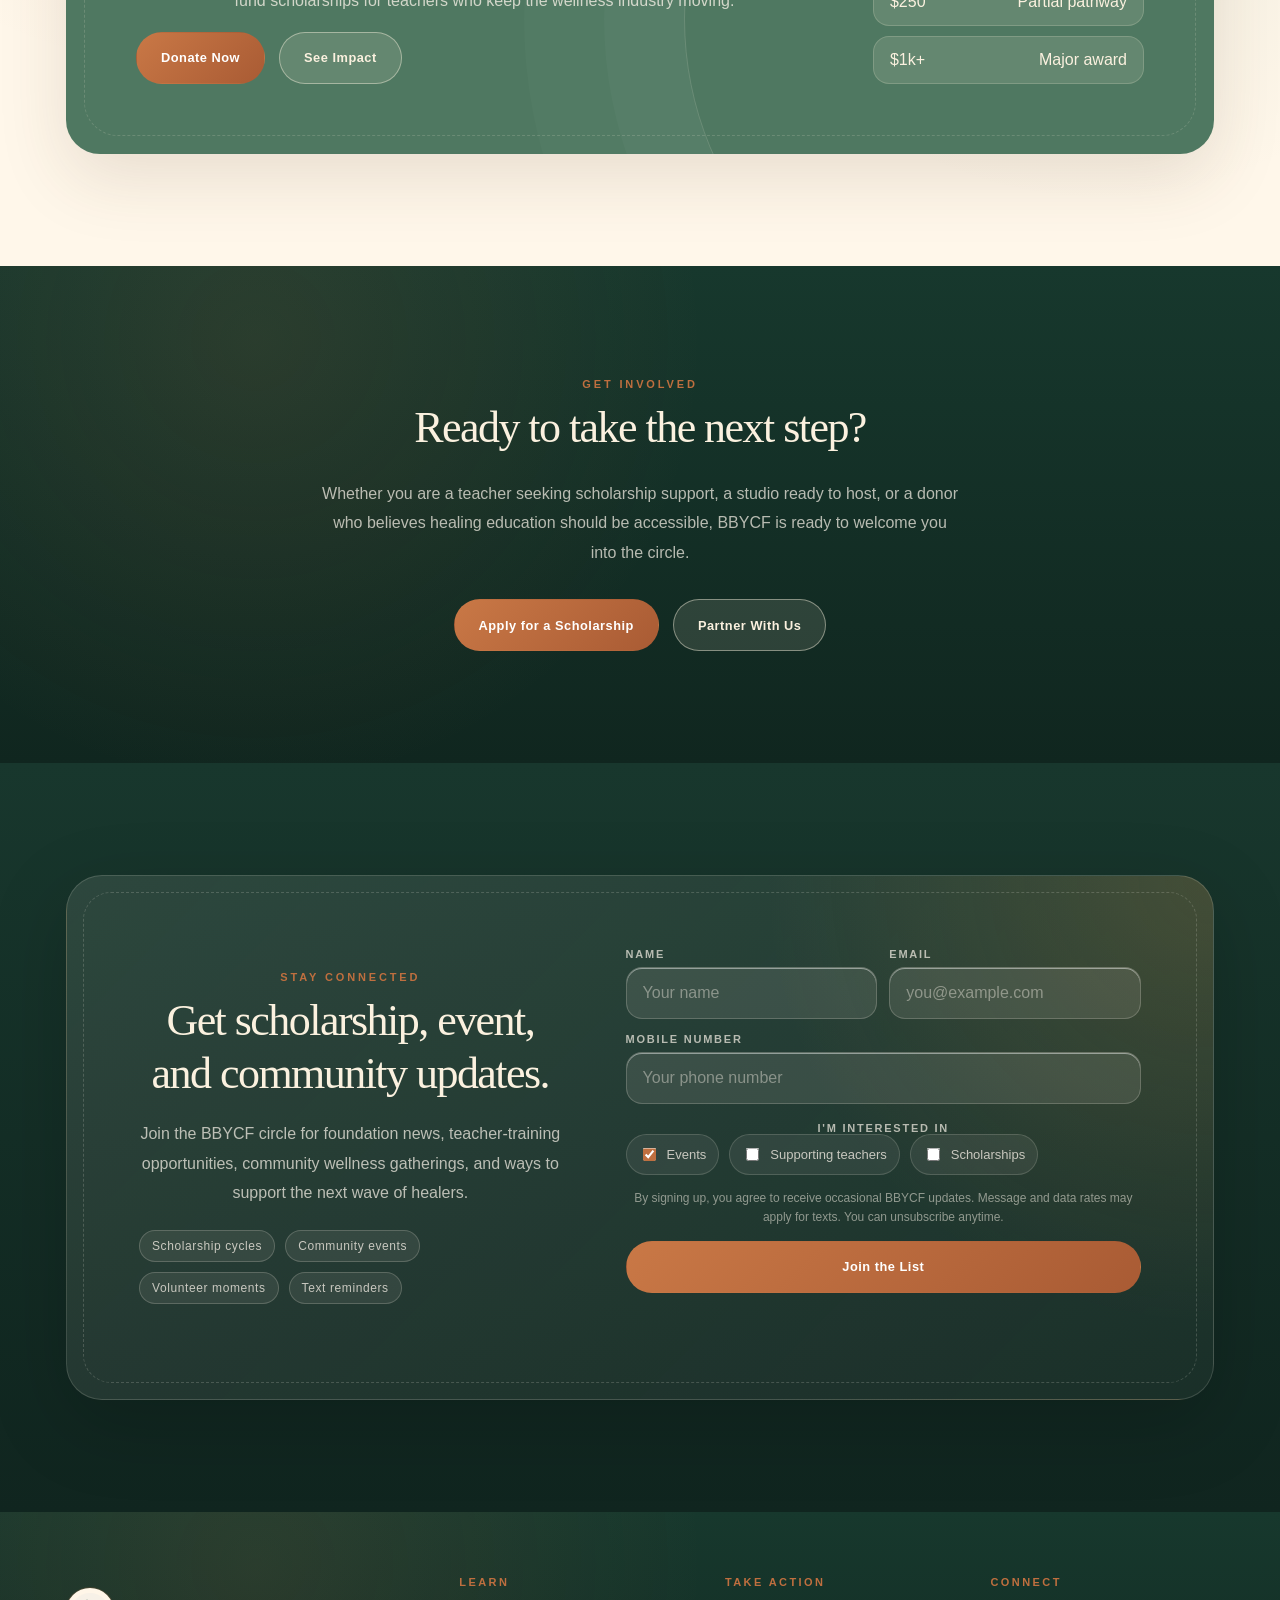
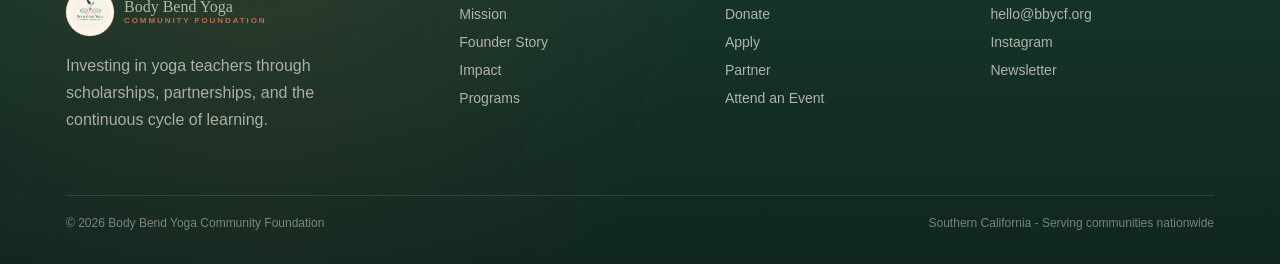
==== commit 27f30ed1: "Hide empty board profile links" ====
--- a/index.html
+++ b/index.html
@@ -1356,8 +1356,8 @@
         bio: `Tanya brings a chemical engineer's lens to the work of building community. In her career, she leads scale-up and commercialization strategy, translating complex technical systems into clear, executable plans, built on process optimization, cross-functional collaboration, and knowing how to take something promising and figure out how to make it work at scale.
 
 As Secretary & Treasurer for BBYCF, Tanya oversees the Foundation's financial stewardship and governance, ensuring that BBYCF's growth is as intentional and well-built as the communities it serves.`,
-        social: 'Board profile pending',
-        socialUrl: '#about'
+        social: '',
+        socialUrl: ''
       },
       alicia: {
         eyebrow: 'Board of Directors',
@@ -1369,8 +1369,8 @@
 After earning her degree in Business Administration from Auburn University and spending fifteen years in corporate marketing and commercial real estate, ACE found her life's work through the healing power of yoga while grieving the loss of her mother, and has built her career on creating space for others to reconnect with themselves. She partners with organizations, schools, and brands to bring wellness into the workplace and community, and hosts the JOY FOR LIFE Podcast, exploring conversations on joy, healing, and purpose.
 
 As a board member, ACE brings her guiding belief that peace isn't the destination but the practice to BBYCF's mission of creating brave, joyful spaces for healing and connection.`,
-        social: 'Board profile pending',
-        socialUrl: '#about'
+        social: '',
+        socialUrl: ''
       },
       rebekah: {
         eyebrow: 'Board of Directors',
@@ -1382,8 +1382,8 @@
 Her inclusive, holistic teachings weave timeless wisdom with insights from psychology, cross-cultural mythology, and physiology, making complex ideas accessible and deeply relevant to everyday life. Whether leading a workshop or a quiet conversation, she creates spaces where authenticity is honored, imperfection is welcome, and true transformation unfolds gently and organically.
 
 As a board member, Rebekah brings her warmth, humor, and unwavering presence to BBYCF's mission, inspiring the community to walk its path with clarity, courage, and compassion.`,
-        social: 'Board profile pending',
-        socialUrl: '#about'
+        social: '',
+        socialUrl: ''
       },
       derek: {
         eyebrow: 'Board of Directors',
@@ -1395,8 +1395,8 @@
 His written work has been published as a novel and produced as a short film, Kindred Souls, and he holds a master's in Screenwriting from the University of Southern California. Behind the camera, he's covered over a hundred events, and he built the collaborative storytelling card game Pitch It to Me to bring others into the creative process.
 
 As a wellness guide, Derek has alchemized his talents in a variety of ways to enrich our presence with the human experience, and he brings that same spirit to BBYCF's mission of building space for rest, connection, and restoration.`,
-        social: 'Board profile pending',
-        socialUrl: '#about'
+        social: '',
+        socialUrl: ''
       }
     };
 
@@ -1463,7 +1463,8 @@
           document.getElementById('teamBio').textContent = member.bio;
           const social = document.getElementById('teamSocial');
           social.textContent = member.social;
-          social.href = member.socialUrl;
+          social.href = member.socialUrl || '#about';
+          social.hidden = !member.social;
           portrait.classList.remove('switching');
         }, 180);
       });
